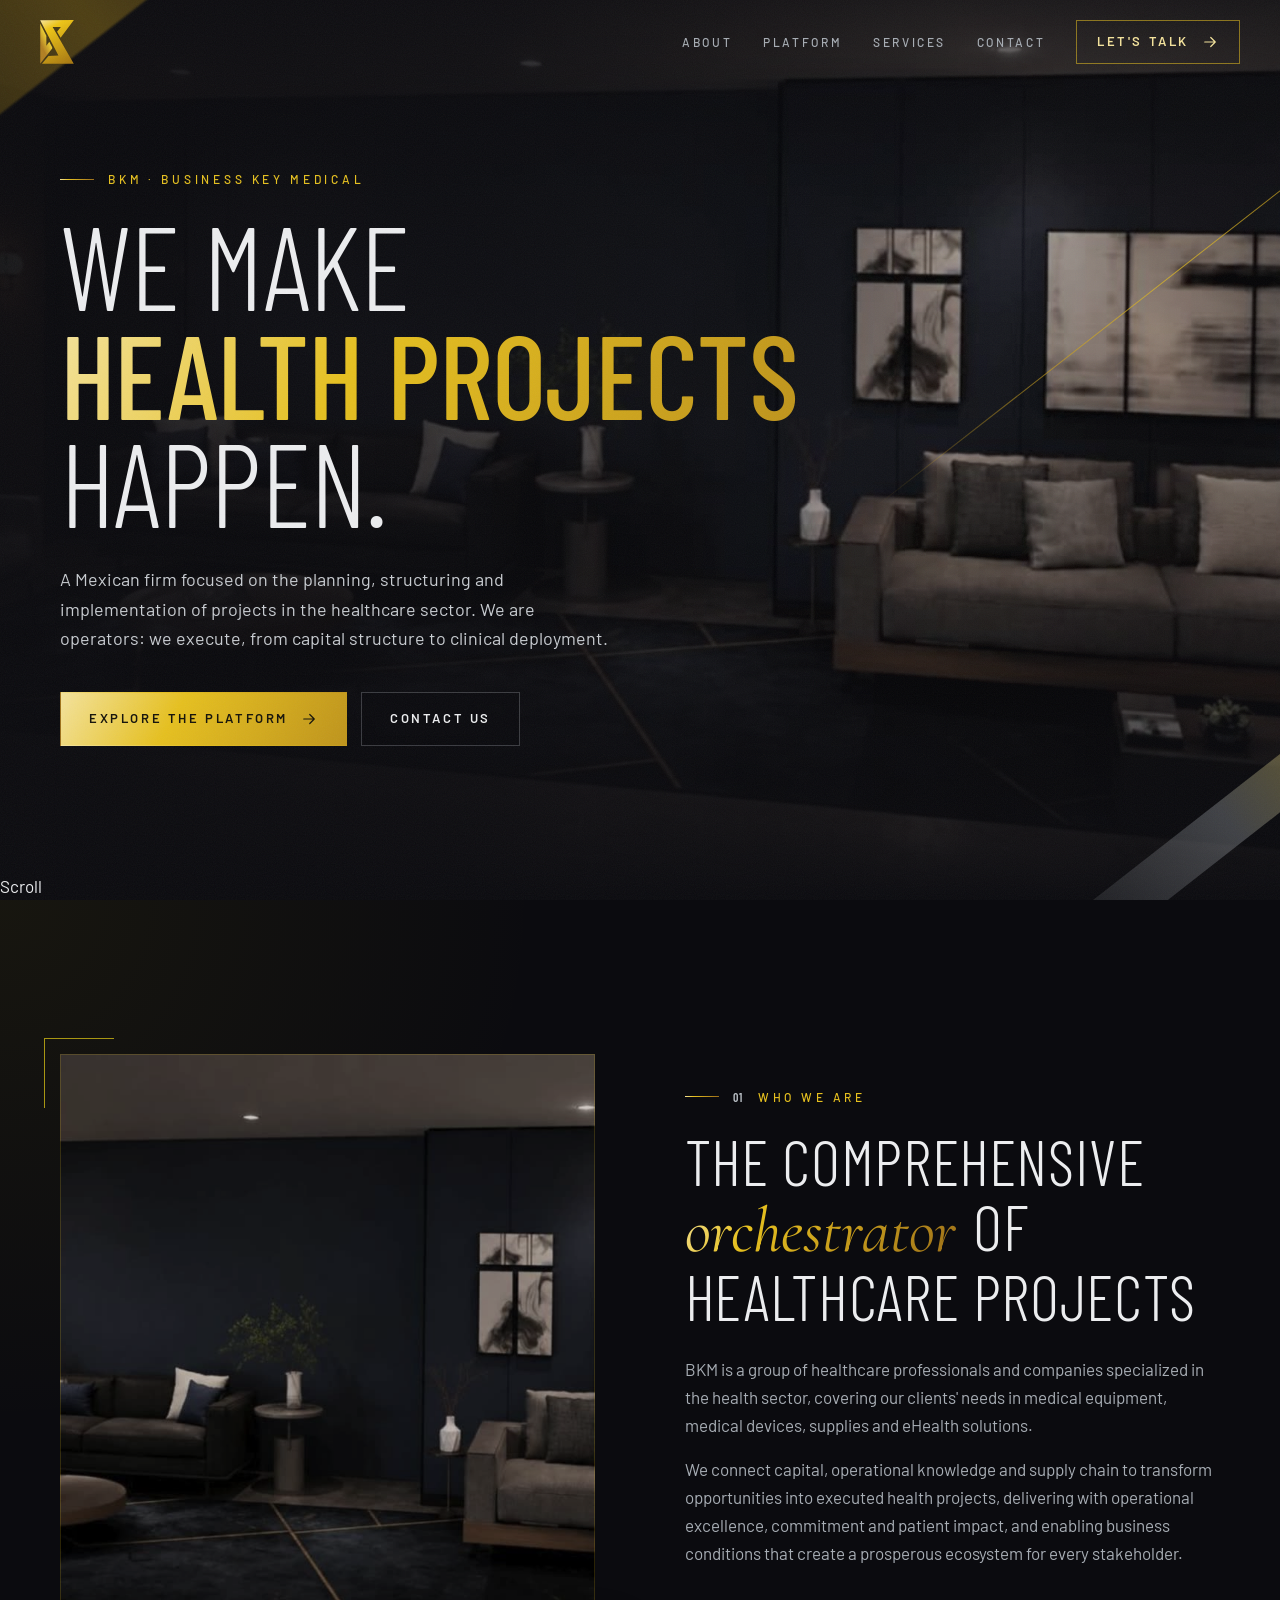
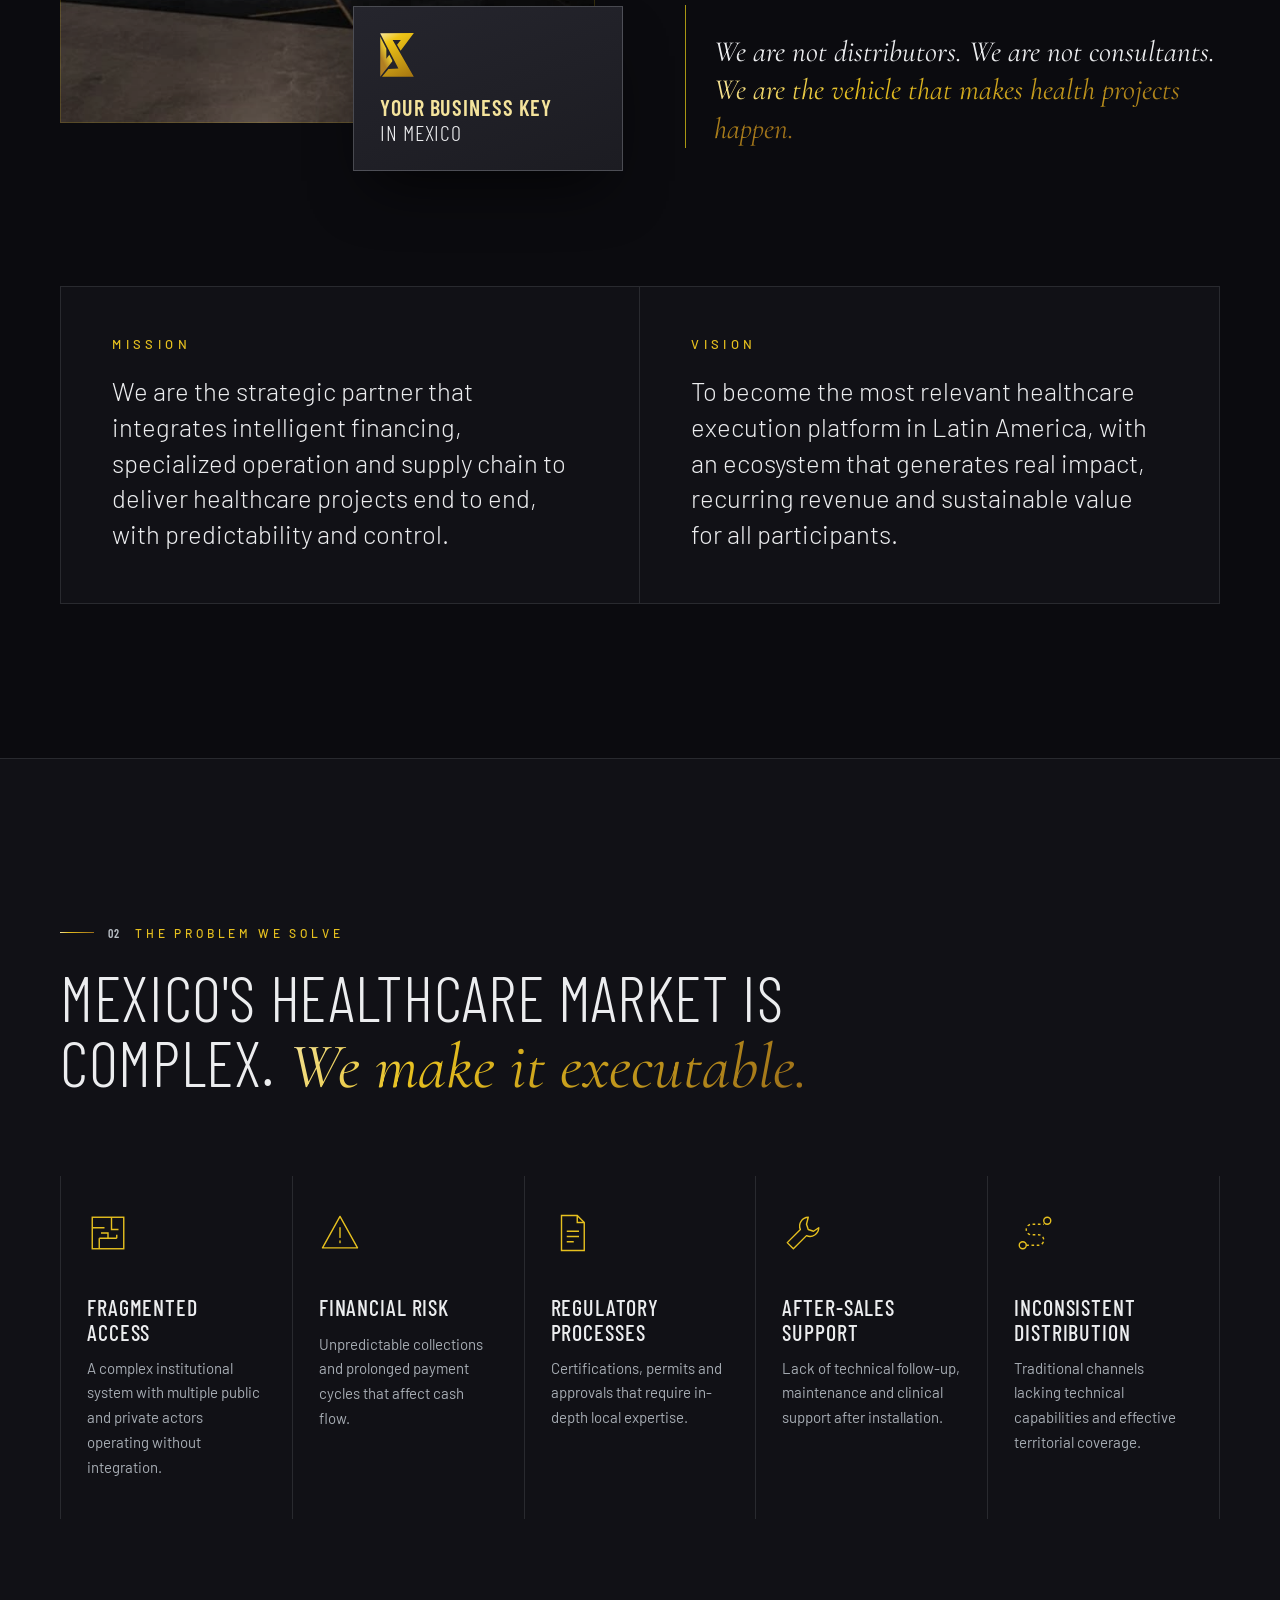
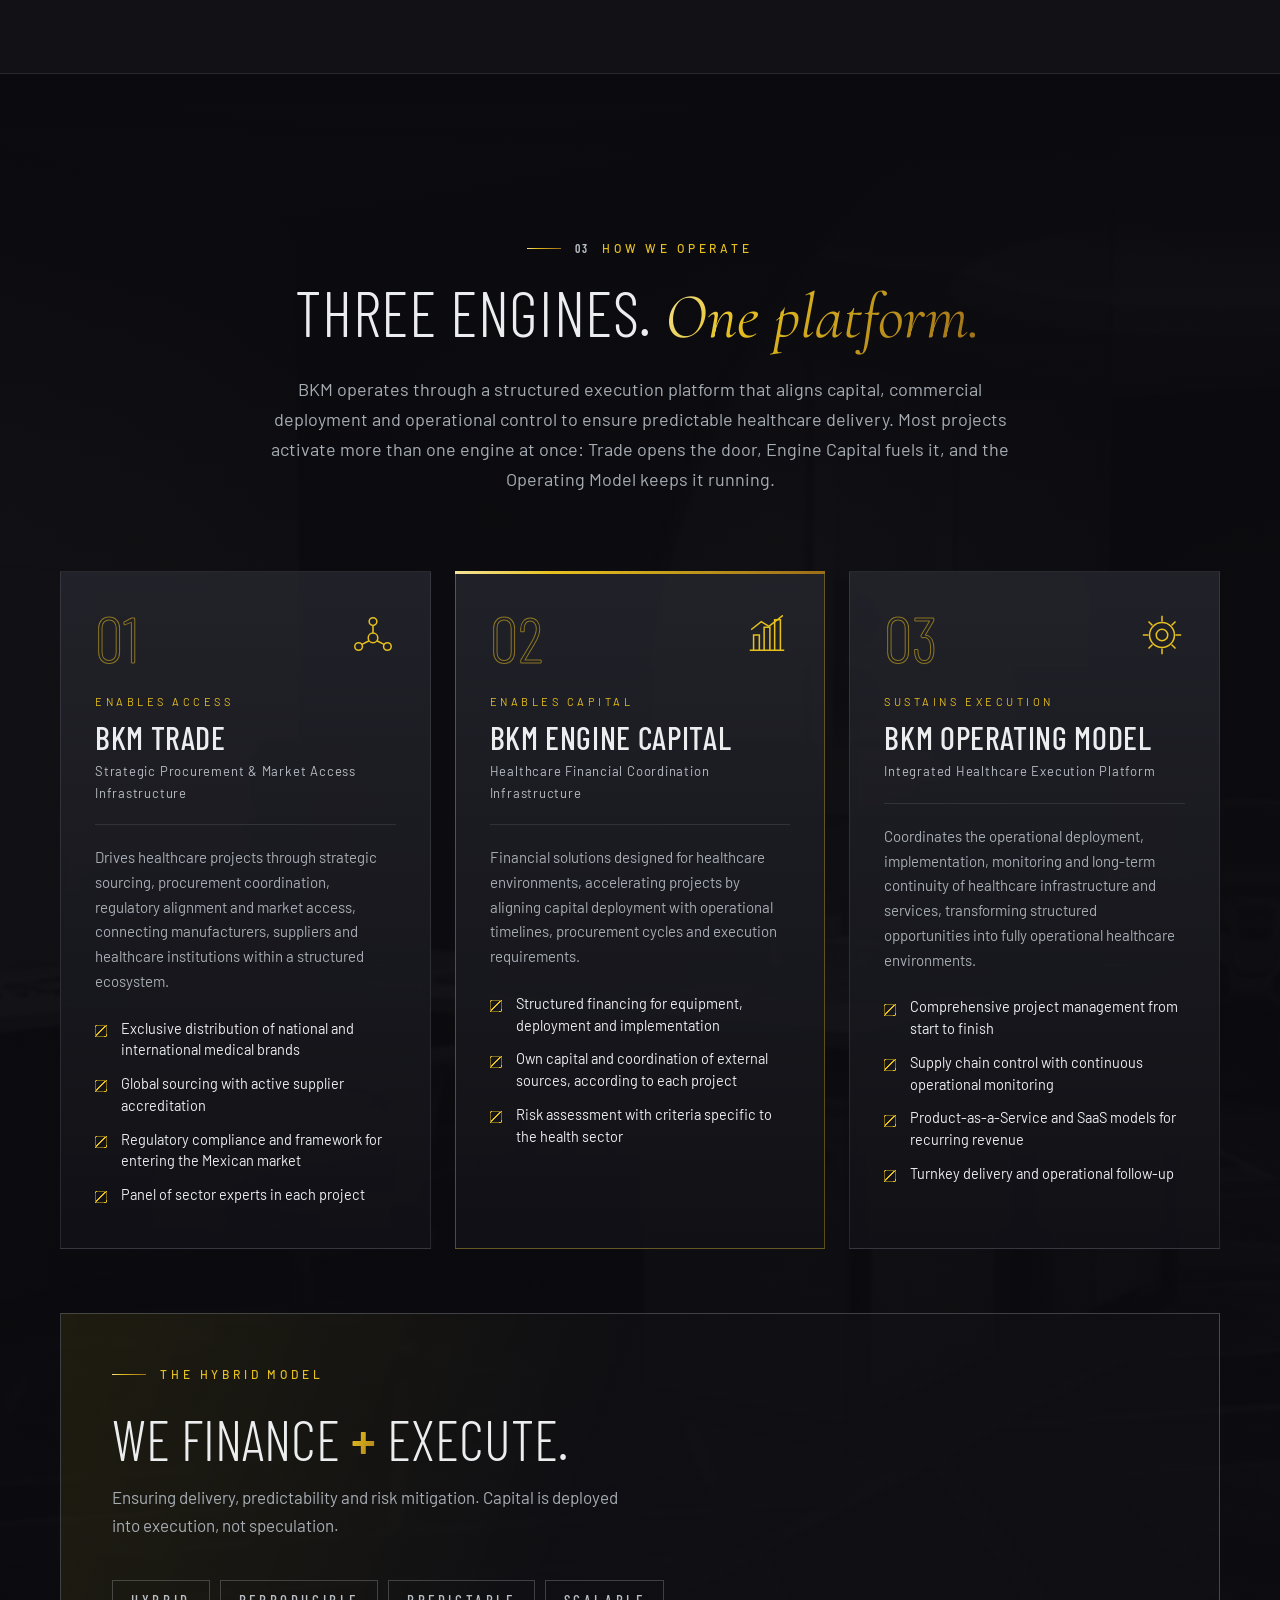
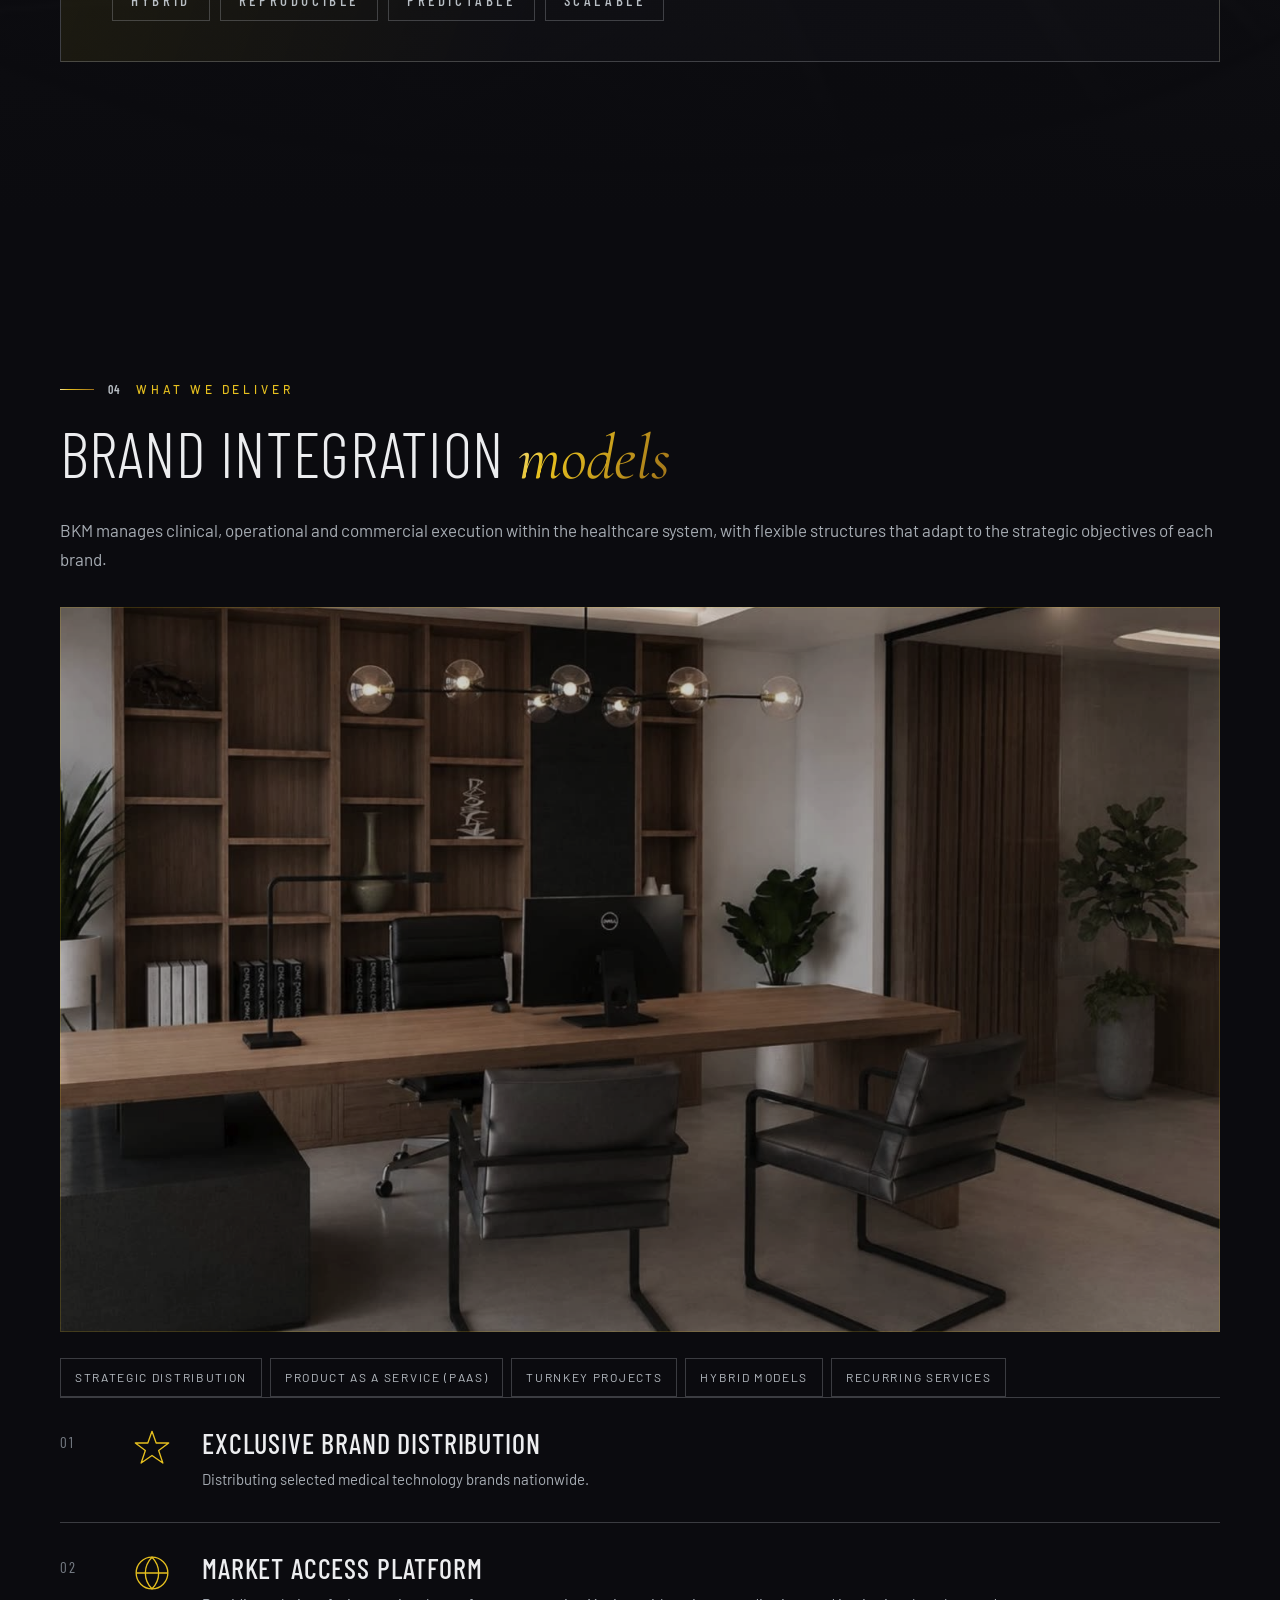
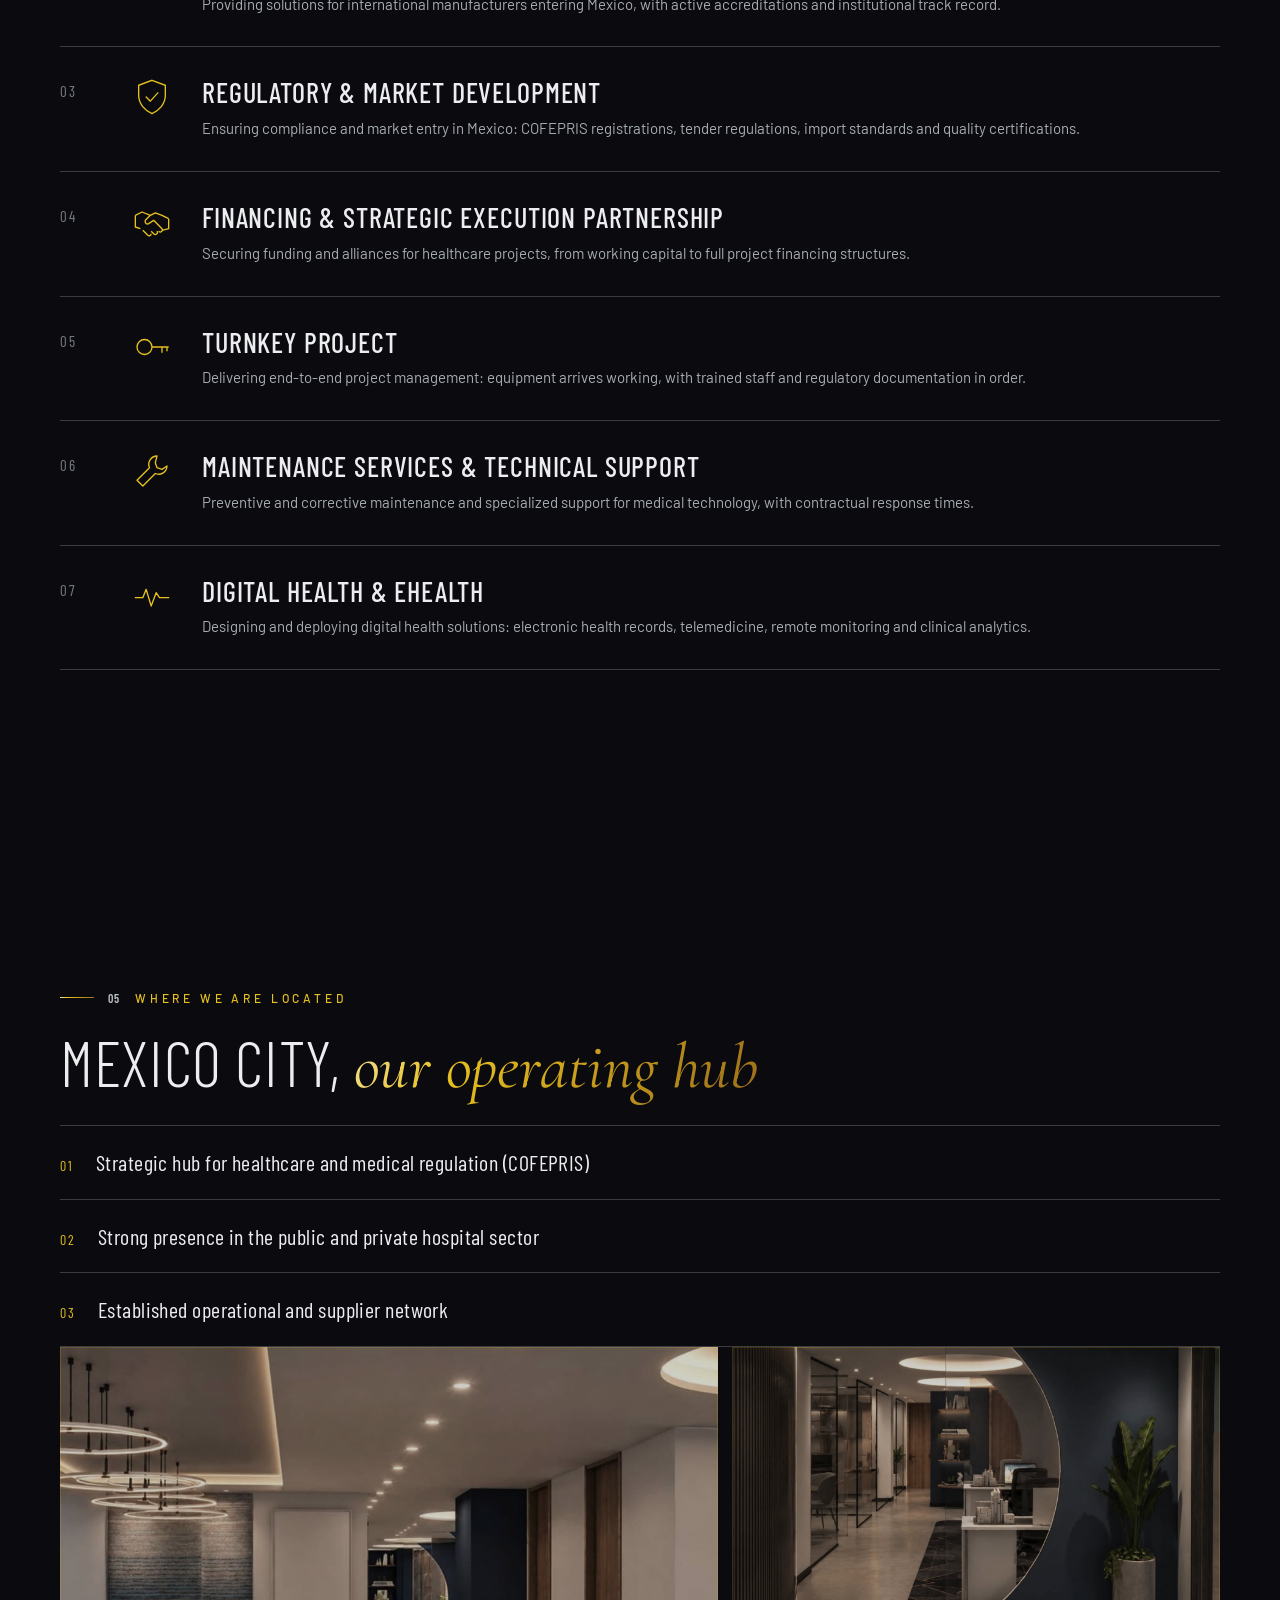
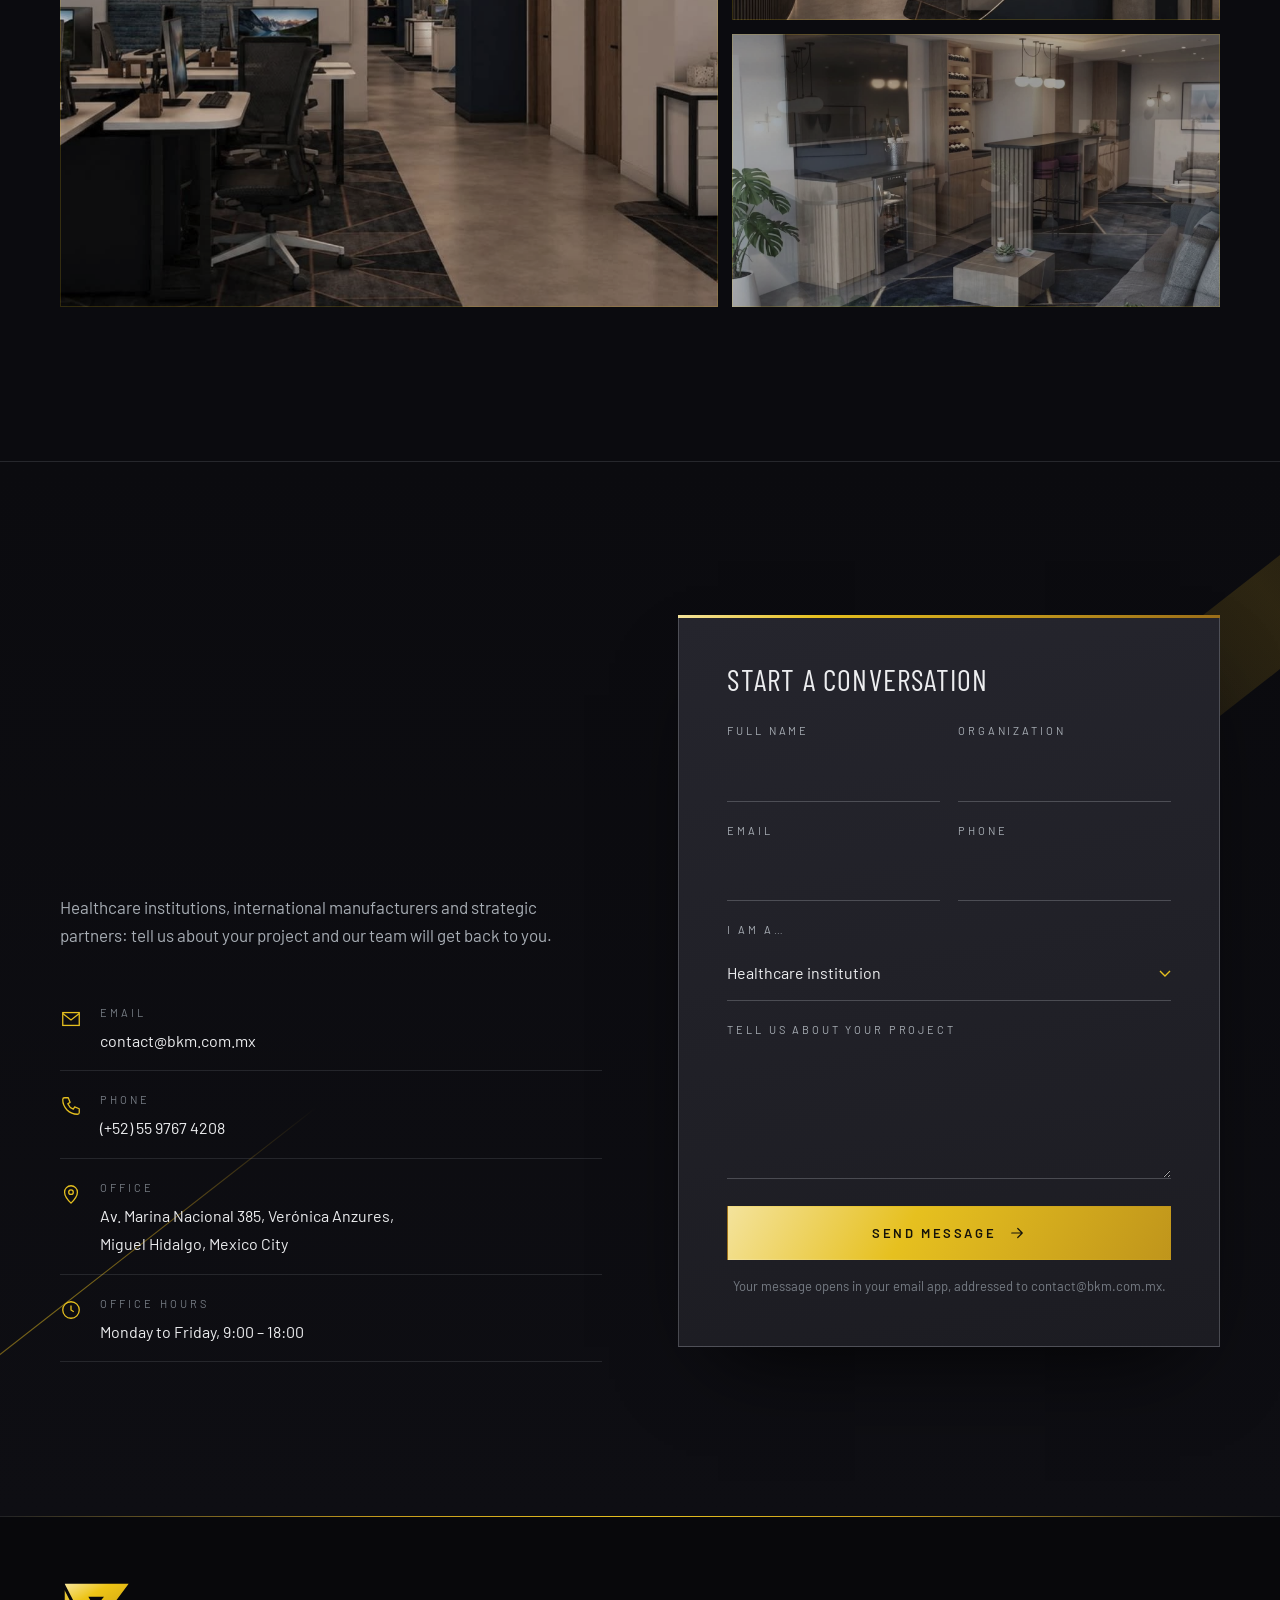
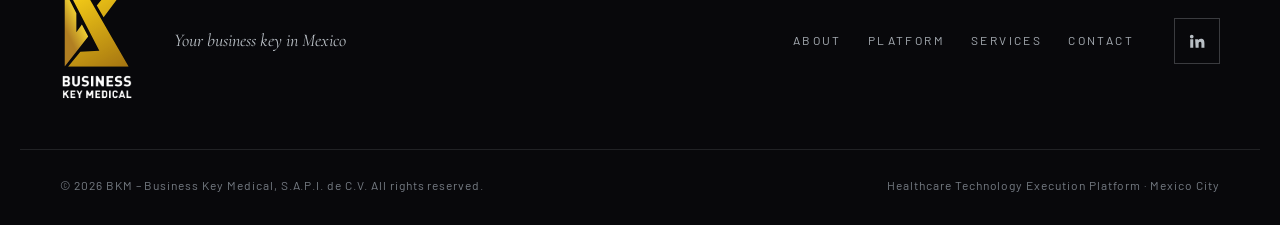
==== index.html @ a599df75 "BKM Business Key Medical website Dark-luxury English site with the official BKM logo, office video a" ====
<!doctype html>
<html lang="en">
<head>
  <meta charset="utf-8">
  <meta name="viewport" content="width=device-width, initial-scale=1">
  <title>BKM · Business Key Medical</title>
  <meta name="description" content="BKM – Business Key Medical is Mexico's healthcare technology execution platform. We integrate capital, market access and operations to deliver medical technology projects end to end.">
  <meta name="theme-color" content="#0B0B0F">
  <link rel="icon" type="image/svg+xml" href="assets/bkm-symbol.svg">
  <link rel="preconnect" href="https://fonts.googleapis.com">
  <link rel="preconnect" href="https://fonts.gstatic.com" crossorigin>
  <link href="https://fonts.googleapis.com/css2?family=Barlow:wght@300;400;500;600&family=Barlow+Condensed:wght@300;400;500;600;700&family=Cormorant+Garamond:ital,wght@0,400;1,400;1,500&display=swap" rel="stylesheet">
  <link rel="stylesheet" href="css/styles.css">
</head>
<body>

<!-- ============ SVG SPRITE ============ -->
<svg width="0" height="0" style="position:absolute" aria-hidden="true">
  <symbol id="i-arrow" viewBox="0 0 24 24"><path d="M5 12h14M13 6l6 6-6 6" fill="none" stroke="currentColor" stroke-width="1.6" stroke-linecap="round" stroke-linejoin="round"/></symbol>
  <symbol id="i-diag" viewBox="0 0 24 24"><path d="M7 17L17 7M9 7h8v8" fill="none" stroke="currentColor" stroke-width="1.6" stroke-linecap="round" stroke-linejoin="round"/></symbol>
  <symbol id="i-plus" viewBox="0 0 24 24"><path d="M12 5v14M5 12h14" stroke="currentColor" stroke-width="1.4" stroke-linecap="round"/></symbol>
  <!-- line icons, 48px grid -->
  <symbol id="i-network" viewBox="0 0 48 48"><g fill="none" stroke="currentColor" stroke-width="1.6"><circle cx="24" cy="10" r="4"/><circle cx="9" cy="36" r="4"/><circle cx="39" cy="36" r="4"/><circle cx="24" cy="27" r="5"/><path d="M24 14v8M20 30l-8 4M28 30l8 4"/></g></symbol>
  <symbol id="i-capital" viewBox="0 0 48 48"><g fill="none" stroke="currentColor" stroke-width="1.6"><path d="M6 40h36"/><path d="M10 40V24h6v16M21 40V16h6v24M32 40V8h6v32"/><path d="M8 18l10-8 8 5L40 4" stroke-linecap="round"/></g></symbol>
  <symbol id="i-gear" viewBox="0 0 48 48"><g fill="none" stroke="currentColor" stroke-width="1.6"><circle cx="24" cy="24" r="6"/><path d="M24 4v6M24 38v6M4 24h6M38 24h6M9.9 9.9l4.2 4.2M33.9 33.9l4.2 4.2M9.9 38.1l4.2-4.2M33.9 14.1l4.2-4.2"/><circle cx="24" cy="24" r="13"/></g></symbol>
  <symbol id="i-maze" viewBox="0 0 48 48"><g fill="none" stroke="currentColor" stroke-width="1.6"><rect x="6" y="6" width="36" height="36"/><path d="M6 18h14M28 6v14h8M14 30h20M14 30v12M34 30v-4M24 30v-6h-8"/></g></symbol>
  <symbol id="i-risk" viewBox="0 0 48 48"><g fill="none" stroke="currentColor" stroke-width="1.6"><path d="M24 5L44 41H4z" stroke-linejoin="round"/><path d="M24 18v11M24 33v2" stroke-linecap="round"/></g></symbol>
  <symbol id="i-doc" viewBox="0 0 48 48"><g fill="none" stroke="currentColor" stroke-width="1.6"><path d="M12 4h18l8 8v32H12z"/><path d="M30 4v8h8M18 22h14M18 28h14M18 34h8"/></g></symbol>
  <symbol id="i-wrench" viewBox="0 0 48 48"><g fill="none" stroke="currentColor" stroke-width="1.6"><path d="M30 6a10 10 0 0 0-9 14L6 35l7 7 15-15a10 10 0 0 0 14-9l-6 4-6-2-2-6z" stroke-linejoin="round"/></g></symbol>
  <symbol id="i-route" viewBox="0 0 48 48"><g fill="none" stroke="currentColor" stroke-width="1.6"><circle cx="10" cy="38" r="4"/><circle cx="38" cy="10" r="4"/><path d="M14 38h14a6 6 0 0 0 0-12H20a6 6 0 0 1 0-12h14" stroke-dasharray="3 3"/></g></symbol>
  <symbol id="i-star" viewBox="0 0 48 48"><path d="M24 4l5 14h15l-12 9 5 15-13-9-13 9 5-15L4 18h15z" fill="none" stroke="currentColor" stroke-width="1.6" stroke-linejoin="round"/></symbol>
  <symbol id="i-globe" viewBox="0 0 48 48"><g fill="none" stroke="currentColor" stroke-width="1.6"><circle cx="24" cy="24" r="19"/><path d="M5 24h38M24 5c6 6 8 12 8 19s-2 13-8 19c-6-6-8-12-8-19s2-13 8-19z"/></g></symbol>
  <symbol id="i-shield" viewBox="0 0 48 48"><g fill="none" stroke="currentColor" stroke-width="1.6"><path d="M24 4l16 6v12c0 10-7 18-16 22C15 40 8 32 8 22V10z"/><path d="M17 24l5 5 9-10" stroke-linecap="round" stroke-linejoin="round"/></g></symbol>
  <symbol id="i-handshake" viewBox="0 0 48 48"><g fill="none" stroke="currentColor" stroke-width="1.6" stroke-linejoin="round"><path d="M4 16l8-4 10 4 6-3 8 3 8 4"/><path d="M4 16v14l6 2M44 20v12l-8 2"/><path d="M22 16l-6 6a3 3 0 0 0 4 4l6-4 10 10a2.5 2.5 0 0 1-4 3M30 35a2.5 2.5 0 0 1-4 3l-3-3M23 38a2.5 2.5 0 0 1-4 2l-6-6"/></g></symbol>
  <symbol id="i-key" viewBox="0 0 48 48"><g fill="none" stroke="currentColor" stroke-width="1.6"><circle cx="15" cy="24" r="9"/><path d="M24 24h20M36 24v7M42 24v5"/></g></symbol>
  <symbol id="i-pulse" viewBox="0 0 48 48"><path d="M4 26h9l4-10 6 20 6-16 4 6h11" fill="none" stroke="currentColor" stroke-width="1.6" stroke-linejoin="round" stroke-linecap="round"/></symbol>
  <symbol id="i-mail" viewBox="0 0 24 24"><g fill="none" stroke="currentColor" stroke-width="1.4"><rect x="3" y="5" width="18" height="14"/><path d="M3 6l9 7 9-7"/></g></symbol>
  <symbol id="i-phone" viewBox="0 0 24 24"><path d="M5 3h4l2 5-2.5 1.5a11 11 0 0 0 6 6L16 13l5 2v4a2 2 0 0 1-2 2A16 16 0 0 1 3 5a2 2 0 0 1 2-2z" fill="none" stroke="currentColor" stroke-width="1.4" stroke-linejoin="round"/></symbol>
  <symbol id="i-pin" viewBox="0 0 24 24"><g fill="none" stroke="currentColor" stroke-width="1.4"><path d="M12 22s7-7 7-12a7 7 0 0 0-14 0c0 5 7 12 7 12z"/><circle cx="12" cy="10" r="2.5"/></g></symbol>
  <symbol id="i-clock" viewBox="0 0 24 24"><g fill="none" stroke="currentColor" stroke-width="1.4"><circle cx="12" cy="12" r="9"/><path d="M12 7v5l3 2"/></g></symbol>
  <symbol id="i-linkedin" viewBox="0 0 24 24"><path fill="currentColor" d="M4.98 3.5a2.5 2.5 0 1 1 0 5 2.5 2.5 0 0 1 0-5zM3 9.5h4V21H3zM9.5 9.5h3.8v1.6h.06c.53-1 1.83-2.06 3.77-2.06 4.03 0 4.77 2.65 4.77 6.1V21h-4v-5.2c0-1.24-.02-2.84-1.73-2.84-1.73 0-2 1.35-2 2.75V21h-4z"/></symbol>
</svg>

<a class="skip" href="#main">Skip to content</a>

<!-- ============ HEADER ============ -->
<header class="header" id="header">
  <div class="header__inner">
    <a class="brand" href="#top" aria-label="BKM – Business Key Medical, home">
      <img class="brand__symbol" src="assets/bkm-symbol.svg" alt="" width="291" height="377">
    </a>
    <nav class="nav" id="nav" aria-label="Main">
      <a href="#about">About</a>
      <a href="#platform">Platform</a>
      <a href="#services">Services</a>
      <a href="#contact">Contact</a>
      <a class="btn btn--outline nav__cta" href="#contact">Let's talk <svg aria-hidden="true"><use href="#i-arrow"/></svg></a>
    </nav>
    <button class="burger" id="burger" aria-label="Open menu" aria-expanded="false" aria-controls="nav"><span></span><span></span></button>
  </div>
</header>

<main id="main">

<!-- ============ HERO ============ -->
<section class="hero" id="top">
  <div class="hero__media" aria-hidden="true">
    <video class="hero__video" autoplay muted loop playsinline preload="metadata" poster="assets/hero-poster.jpg">
      <source src="assets/offices.mp4" type="video/mp4">
    </video>
  </div>
  <div class="hero__shade" aria-hidden="true"></div>
  <div class="hero__bands" aria-hidden="true"><i></i><i></i><i></i></div>

  <div class="container hero__content">
    <p class="eyebrow reveal">BKM · Business Key Medical</p>
    <h1 class="hero__title reveal">
      <span class="line">We make</span>
      <span class="line gold-text">health projects</span>
      <span class="line">happen.</span>
    </h1>
    <p class="hero__lead reveal">A Mexican firm focused on the planning, structuring and implementation of projects in the healthcare sector. We are operators: we execute, from capital structure to clinical deployment.</p>
    <div class="hero__ctas reveal">
      <a class="btn btn--gold" href="#platform">Explore the platform <svg aria-hidden="true"><use href="#i-arrow"/></svg></a>
      <a class="btn btn--ghost" href="#contact">Contact us</a>
    </div>
  </div>

  <a class="hero__scroll" href="#about" aria-label="Scroll to About"><span>Scroll</span><i></i></a>
</section>

<!-- ============ ABOUT ============ -->
<section class="section about" id="about">
  <div class="container about__grid">
    <div class="about__media reveal">
      <figure class="frame">
        <img src="assets/office-lounge.jpg" alt="BKM offices in Mexico City: lounge with navy walls and gold-inlaid carpet" loading="lazy" width="1600" height="900">
      </figure>
      <div class="about__badge">
        <img src="assets/bkm-symbol.svg" alt="" width="291" height="377">
        <p><strong>Your business key</strong> in Mexico</p>
      </div>
      <span class="corner corner--tl" aria-hidden="true"></span>
      <span class="corner corner--br" aria-hidden="true"></span>
    </div>

    <div class="about__copy">
      <p class="eyebrow reveal"><span class="num">01</span> Who we are</p>
      <h2 class="h2 reveal">The comprehensive <em>orchestrator</em> of healthcare projects</h2>
      <p class="reveal">BKM is a group of healthcare professionals and companies specialized in the health sector, covering our clients' needs in medical equipment, medical devices, supplies and eHealth solutions.</p>
      <p class="reveal">We connect capital, operational knowledge and supply chain to transform opportunities into executed health projects, delivering with operational excellence, commitment and patient impact, and enabling business conditions that create a prosperous ecosystem for every stakeholder.</p>
      <blockquote class="statement reveal">
        <p>We are not distributors. We are not consultants.<br><span class="gold-text">We are the vehicle that makes health projects happen.</span></p>
      </blockquote>
    </div>
  </div>

  <div class="container mv">
    <article class="mv__card reveal">
      <span class="mv__label">Mission</span>
      <p>We are the strategic partner that integrates intelligent financing, specialized operation and supply chain to deliver healthcare projects end to end, with predictability and control.</p>
    </article>
    <article class="mv__card reveal">
      <span class="mv__label">Vision</span>
      <p>To become the most relevant healthcare execution platform in Latin America, with an ecosystem that generates real impact, recurring revenue and sustainable value for all participants.</p>
    </article>
  </div>
</section>

<!-- ============ CHALLENGE ============ -->
<section class="section challenge" id="challenge">
  <div class="container">
    <header class="section__head reveal">
      <p class="eyebrow"><span class="num">02</span> The problem we solve</p>
      <h2 class="h2">Mexico's healthcare market is complex. <em>We make it executable.</em></h2>
    </header>
    <div class="challenge__grid">
      <article class="ch reveal">
        <svg class="ch__icon" aria-hidden="true"><use href="#i-maze"/></svg>
        <h3>Fragmented access</h3>
        <p>A complex institutional system with multiple public and private actors operating without integration.</p>
      </article>
      <article class="ch reveal">
        <svg class="ch__icon" aria-hidden="true"><use href="#i-risk"/></svg>
        <h3>Financial risk</h3>
        <p>Unpredictable collections and prolonged payment cycles that affect cash flow.</p>
      </article>
      <article class="ch reveal">
        <svg class="ch__icon" aria-hidden="true"><use href="#i-doc"/></svg>
        <h3>Regulatory processes</h3>
        <p>Certifications, permits and approvals that require in-depth local expertise.</p>
      </article>
      <article class="ch reveal">
        <svg class="ch__icon" aria-hidden="true"><use href="#i-wrench"/></svg>
        <h3>After-sales support</h3>
        <p>Lack of technical follow-up, maintenance and clinical support after installation.</p>
      </article>
      <article class="ch reveal">
        <svg class="ch__icon" aria-hidden="true"><use href="#i-route"/></svg>
        <h3>Inconsistent distribution</h3>
        <p>Traditional channels lacking technical capabilities and effective territorial coverage.</p>
      </article>
    </div>
  </div>
</section>

<!-- ============ PLATFORM ============ -->
<section class="section platform" id="platform">
  <div class="platform__bg" aria-hidden="true"></div>
  <div class="container">
    <header class="section__head section__head--center reveal">
      <p class="eyebrow"><span class="num">03</span> How we operate</p>
      <h2 class="h2">Three engines. <em>One platform.</em></h2>
      <p class="section__lead">BKM operates through a structured execution platform that aligns capital, commercial deployment and operational control to ensure predictable healthcare delivery. Most projects activate more than one engine at once: Trade opens the door, Engine Capital fuels it, and the Operating Model keeps it running.</p>
    </header>

    <div class="engines">
      <article class="engine reveal">
        <div class="engine__top">
          <span class="engine__num">01</span>
          <svg class="engine__icon" aria-hidden="true"><use href="#i-network"/></svg>
        </div>
        <p class="engine__tag">Enables access</p>
        <h3 class="engine__name">BKM Trade</h3>
        <p class="engine__sub">Strategic Procurement &amp; Market Access Infrastructure</p>
        <p>Drives healthcare projects through strategic sourcing, procurement coordination, regulatory alignment and market access, connecting manufacturers, suppliers and healthcare institutions within a structured ecosystem.</p>
        <ul class="ticks">
          <li>Exclusive distribution of national and international medical brands</li>
          <li>Global sourcing with active supplier accreditation</li>
          <li>Regulatory compliance and framework for entering the Mexican market</li>
          <li>Panel of sector experts in each project</li>
        </ul>
      </article>

      <article class="engine engine--featured reveal">
        <div class="engine__top">
          <span class="engine__num">02</span>
          <svg class="engine__icon" aria-hidden="true"><use href="#i-capital"/></svg>
        </div>
        <p class="engine__tag">Enables capital</p>
        <h3 class="engine__name">BKM Engine Capital</h3>
        <p class="engine__sub">Healthcare Financial Coordination Infrastructure</p>
        <p>Financial solutions designed for healthcare environments, accelerating projects by aligning capital deployment with operational timelines, procurement cycles and execution requirements.</p>
        <ul class="ticks">
          <li>Structured financing for equipment, deployment and implementation</li>
          <li>Own capital and coordination of external sources, according to each project</li>
          <li>Risk assessment with criteria specific to the health sector</li>
        </ul>
      </article>

      <article class="engine reveal">
        <div class="engine__top">
          <span class="engine__num">03</span>
          <svg class="engine__icon" aria-hidden="true"><use href="#i-gear"/></svg>
        </div>
        <p class="engine__tag">Sustains execution</p>
        <h3 class="engine__name">BKM Operating Model</h3>
        <p class="engine__sub">Integrated Healthcare Execution Platform</p>
        <p>Coordinates the operational deployment, implementation, monitoring and long-term continuity of healthcare infrastructure and services, transforming structured opportunities into fully operational healthcare environments.</p>
        <ul class="ticks">
          <li>Comprehensive project management from start to finish</li>
          <li>Supply chain control with continuous operational monitoring</li>
          <li>Product-as-a-Service and SaaS models for recurring revenue</li>
          <li>Turnkey delivery and operational follow-up</li>
        </ul>
      </article>
    </div>

    <div class="hybrid reveal">
      <div class="hybrid__copy">
        <p class="eyebrow">The hybrid model</p>
        <p class="hybrid__title">We finance <span class="gold-text">+</span> execute.</p>
        <p>Ensuring delivery, predictability and risk mitigation. Capital is deployed into execution, not speculation.</p>
      </div>
      <ul class="hybrid__words" aria-label="Model attributes">
        <li>Hybrid</li><li>Reproducible</li><li>Predictable</li><li>Scalable</li>
      </ul>
    </div>
  </div>
</section>

<!-- ============ SERVICES ============ -->
<section class="section services" id="services">
  <div class="container services__grid">
    <div class="services__intro">
      <p class="eyebrow reveal"><span class="num">04</span> What we deliver</p>
      <h2 class="h2 reveal">Brand integration <em>models</em></h2>
      <p class="reveal">BKM manages clinical, operational and commercial execution within the healthcare system, with flexible structures that adapt to the strategic objectives of each brand.</p>
      <figure class="frame frame--tall reveal">
        <img src="assets/office-executive.jpg" alt="Executive office at BKM headquarters with wood shelving and warm lighting" loading="lazy" width="1600" height="900">
      </figure>
      <div class="pills reveal" aria-label="Portfolio integration models">
        <span>Strategic Distribution</span>
        <span>Product as a Service (PaaS)</span>
        <span>Turnkey Projects</span>
        <span>Hybrid Models</span>
        <span>Recurring Services</span>
      </div>
    </div>

    <ul class="svc-list">
      <li class="svc reveal">
        <span class="svc__num">01</span>
        <svg class="svc__icon" aria-hidden="true"><use href="#i-star"/></svg>
        <div><h3>Exclusive Brand Distribution</h3><p>Distributing selected medical technology brands nationwide.</p></div>
      </li>
      <li class="svc reveal">
        <span class="svc__num">02</span>
        <svg class="svc__icon" aria-hidden="true"><use href="#i-globe"/></svg>
        <div><h3>Market Access Platform</h3><p>Providing solutions for international manufacturers entering Mexico, with active accreditations and institutional track record.</p></div>
      </li>
      <li class="svc reveal">
        <span class="svc__num">03</span>
        <svg class="svc__icon" aria-hidden="true"><use href="#i-shield"/></svg>
        <div><h3>Regulatory &amp; Market Development</h3><p>Ensuring compliance and market entry in Mexico: COFEPRIS registrations, tender regulations, import standards and quality certifications.</p></div>
      </li>
      <li class="svc reveal">
        <span class="svc__num">04</span>
        <svg class="svc__icon" aria-hidden="true"><use href="#i-handshake"/></svg>
        <div><h3>Financing &amp; Strategic Execution Partnership</h3><p>Securing funding and alliances for healthcare projects, from working capital to full project financing structures.</p></div>
      </li>
      <li class="svc reveal">
        <span class="svc__num">05</span>
        <svg class="svc__icon" aria-hidden="true"><use href="#i-key"/></svg>
        <div><h3>Turnkey Project</h3><p>Delivering end-to-end project management: equipment arrives working, with trained staff and regulatory documentation in order.</p></div>
      </li>
      <li class="svc reveal">
        <span class="svc__num">06</span>
        <svg class="svc__icon" aria-hidden="true"><use href="#i-wrench"/></svg>
        <div><h3>Maintenance Services &amp; Technical Support</h3><p>Preventive and corrective maintenance and specialized support for medical technology, with contractual response times.</p></div>
      </li>
      <li class="svc reveal">
        <span class="svc__num">07</span>
        <svg class="svc__icon" aria-hidden="true"><use href="#i-pulse"/></svg>
        <div><h3>Digital Health &amp; eHealth</h3><p>Designing and deploying digital health solutions: electronic health records, telemedicine, remote monitoring and clinical analytics.</p></div>
      </li>
    </ul>
  </div>
</section>

<!-- ============ HUB ============ -->
<section class="section hub" id="hub">
  <div class="container hub__grid">
    <div class="hub__copy">
      <p class="eyebrow reveal"><span class="num">05</span> Where we are located</p>
      <h2 class="h2 reveal">Mexico City, <em>our operating hub</em></h2>
      <ul class="hub__list">
        <li class="reveal"><span>01</span>Strategic hub for healthcare and medical regulation (COFEPRIS)</li>
        <li class="reveal"><span>02</span>Strong presence in the public and private hospital sector</li>
        <li class="reveal"><span>03</span>Established operational and supplier network</li>
      </ul>
    </div>
    <div class="gallery reveal">
      <figure class="gallery__a frame"><img src="assets/office-workspace.jpg" alt="Open workspace at BKM offices" loading="lazy" width="1600" height="900"></figure>
      <figure class="gallery__b frame"><img src="assets/office-corridor.jpg" alt="Corridor with navy arch and glass offices" loading="lazy" width="1600" height="900"></figure>
      <figure class="gallery__c frame"><img src="assets/office-hospitality.jpg" alt="Hospitality bar area at BKM offices" loading="lazy" width="1600" height="900"></figure>
    </div>
  </div>
</section>

<!-- ============ CONTACT ============ -->
<section class="section contact" id="contact">
  <div class="contact__bands" aria-hidden="true"><i></i><i></i></div>
  <div class="container contact__grid">
    <div class="contact__copy">
      <p class="eyebrow reveal"><span class="num">06</span> Contact</p>
      <h2 class="h2 reveal">Let's turn your next opportunity into an <em>executed project</em></h2>
      <p class="reveal">Healthcare institutions, international manufacturers and strategic partners: tell us about your project and our team will get back to you.</p>
      <ul class="contact__list reveal">
        <li><svg aria-hidden="true"><use href="#i-mail"/></svg><div><small>Email</small><a href="mailto:contact@bkm.com.mx">contact@bkm.com.mx</a></div></li>
        <li><svg aria-hidden="true"><use href="#i-phone"/></svg><div><small>Phone</small><a href="tel:+525597674208">(+52) 55 9767 4208</a></div></li>
        <li><svg aria-hidden="true"><use href="#i-pin"/></svg><div><small>Office</small><span>Av. Marina Nacional 385, Verónica Anzures,<br>Miguel Hidalgo, Mexico City</span></div></li>
        <li><svg aria-hidden="true"><use href="#i-clock"/></svg><div><small>Office hours</small><span>Monday to Friday, 9:00 – 18:00</span></div></li>
      </ul>
    </div>

    <form class="form reveal" id="contact-form" novalidate>
      <p class="form__title">Start a conversation</p>
      <div class="form__row">
        <label class="field"><span>Full name</span><input name="name" type="text" autocomplete="name" required></label>
        <label class="field"><span>Organization</span><input name="company" type="text" autocomplete="organization"></label>
      </div>
      <div class="form__row">
        <label class="field"><span>Email</span><input name="email" type="email" autocomplete="email" required></label>
        <label class="field"><span>Phone</span><input name="phone" type="tel" autocomplete="tel"></label>
      </div>
      <label class="field"><span>I am a…</span>
        <select name="profile">
          <option>Healthcare institution</option>
          <option>International manufacturer</option>
          <option>Strategic partner / allied company</option>
          <option>Investor</option>
          <option>Other</option>
        </select>
      </label>
      <label class="field"><span>Tell us about your project</span><textarea name="message" rows="4" required></textarea></label>
      <button class="btn btn--gold btn--block" type="submit">Send message <svg aria-hidden="true"><use href="#i-arrow"/></svg></button>
      <p class="form__note" id="form-note" role="status">Your message opens in your email app, addressed to contact@bkm.com.mx.</p>
    </form>
  </div>
</section>

</main>

<!-- ============ FOOTER ============ -->
<footer class="footer">
  <div class="container footer__top">
    <a class="brand brand--lg" href="#top" aria-label="BKM – Business Key Medical, back to top">
      <img class="brand__lockup" src="assets/bkm-logo.svg" alt="" width="332" height="540">
    </a>
    <p class="footer__tag">Your business key in Mexico</p>
    <nav class="footer__nav" aria-label="Footer">
      <a href="#about">About</a><a href="#platform">Platform</a><a href="#services">Services</a><a href="#contact">Contact</a>
    </nav>
    <a class="footer__social" href="https://www.linkedin.com/search/results/all/?keywords=BKM%20Business%20Key%20Medical" target="_blank" rel="noopener" aria-label="BKM on LinkedIn"><svg aria-hidden="true"><use href="#i-linkedin"/></svg></a>
  </div>
  <div class="container footer__bottom">
    <p>© <span id="year">2026</span> BKM – Business Key Medical, S.A.P.I. de C.V. All rights reserved.</p>
    <p>Healthcare Technology Execution Platform · Mexico City</p>
  </div>
</footer>

<script src="js/main.js"></script>
</body>
</html>
---- css/styles.css ----
/* =========================================================
   BKM · Business Key Medical — Dark luxury
   Brand palette (Manual ID, May 2026):
   Gold #A89613 (Pantone 104 C) · Charcoal #1C1C22 (Pantone 4575 C) · Silver #B9BFC5
   ========================================================= */

:root {
  color-scheme: dark;
  --ink: #0B0B0F;
  --ink-2: #111116;
  --charcoal: #1C1C22;
  --charcoal-2: #25252D;
  --line: rgba(185, 191, 197, .14);
  --line-strong: rgba(185, 191, 197, .28);

  --gold: #A89613;
  --gold-bright: #E6C01F;
  --gold-light: #F4E39C;
  --gold-deep: #9A6D19;
  --gold-grad: linear-gradient(120deg, #F4E39C 0%, #E6C01F 26%, #C69C1C 58%, #9A6D19 100%);
  --gold-line: linear-gradient(90deg, transparent, #C69C1C 30%, #E6C01F 50%, #C69C1C 70%, transparent);

  --silver: #B9BFC5;
  --text: #ECEDEF;
  --text-2: #A7ADB4;
  --text-3: #767C84;

  --f-display: "Barlow Condensed", "DIN Condensed", "Helvetica Neue", Arial, sans-serif;
  --f-body: "Barlow", "DIN", "Helvetica Neue", Arial, sans-serif;
  --f-serif: "Cormorant Garamond", Georgia, serif;

  --container: 1240px;
  --gutter: clamp(16px, 4vw, 40px);
  --header-h: 84px;
  --ease: cubic-bezier(.2, .7, .2, 1);
}

*, *::before, *::after { box-sizing: border-box; }
html { scroll-behavior: smooth; scroll-padding-top: 72px; -webkit-text-size-adjust: 100%; }
body {
  margin: 0;
  background: var(--ink);
  color: var(--text);
  font: 400 17px/1.65 var(--f-body);
  -webkit-font-smoothing: antialiased;
  overflow-x: hidden;
}
/* subtle film grain */
body::before {
  content: "";
  position: fixed; inset: 0;
  pointer-events: none; z-index: 100;
  opacity: .05;
  background-image: url("data:image/svg+xml,%3Csvg xmlns='http://www.w3.org/2000/svg' width='160' height='160'%3E%3Cfilter id='n'%3E%3CfeTurbulence type='fractalNoise' baseFrequency='.9' numOctaves='3' stitchTiles='stitch'/%3E%3C/filter%3E%3Crect width='100%25' height='100%25' filter='url(%23n)'/%3E%3C/svg%3E");
}
img, video { display: block; max-width: 100%; }
a { color: inherit; text-decoration: none; }
button, input, select, textarea { font: inherit; color: inherit; }
h1, h2, h3, p, ul, ol, figure, blockquote { margin: 0; }
ul, ol { padding: 0; list-style: none; }
::selection { background: var(--gold); color: var(--ink); }
:focus-visible { outline: 1px solid var(--gold-bright); outline-offset: 4px; }

.skip { position: absolute; left: -9999px; top: 8px; z-index: 200; background: var(--gold); color: var(--ink); padding: 8px 14px; }
.skip:focus { left: 8px; }

.container { width: 100%; max-width: var(--container); margin: 0 auto; padding: 0 var(--gutter); }

/* ---------- Type ---------- */
.eyebrow {
  display: inline-flex; align-items: center; gap: 14px;
  font: 500 12px/1.5 var(--f-body);
  letter-spacing: .32em; text-transform: uppercase;
  color: var(--gold-bright);
  margin-bottom: 22px;
}
.eyebrow::before { content: ""; width: 34px; height: 1px; background: var(--gold-grad); }
.eyebrow .num { font-family: var(--f-display); font-weight: 600; letter-spacing: .12em; color: var(--silver); }

.h2 {
  font: 300 clamp(36px, 5vw, 64px)/1.02 var(--f-display);
  text-transform: uppercase;
  letter-spacing: .01em;
  margin-bottom: 26px;
}
.h2 em, .h3 em {
  font-family: var(--f-serif); font-style: italic; font-weight: 400;
  text-transform: none; letter-spacing: 0;
  background: var(--gold-grad); -webkit-background-clip: text; background-clip: text; color: transparent;
  padding-right: .06em;
}
.h3 { font: 400 clamp(28px, 3.4vw, 42px)/1.05 var(--f-display); text-transform: uppercase; margin-bottom: 16px; }
.gold-text { background: var(--gold-grad); -webkit-background-clip: text; background-clip: text; color: transparent; }

p { color: var(--text-2); }
p + p { margin-top: 16px; }

/* ---------- Buttons ---------- */
.btn {
  --h: 54px;
  display: inline-flex; align-items: center; justify-content: center; gap: 12px;
  height: var(--h); padding: 0 28px;
  font: 600 13px/1 var(--f-body); letter-spacing: .2em; text-transform: uppercase;
  border: 1px solid transparent; cursor: pointer;
  transition: background .4s var(--ease), color .4s var(--ease), border-color .4s var(--ease), transform .4s var(--ease), box-shadow .4s var(--ease);
  position: relative; overflow: hidden;
}
.btn svg { width: 18px; height: 18px; transition: transform .4s var(--ease); }
.btn:hover svg { transform: translateX(4px); }
.btn--gold { background: var(--gold-grad); background-size: 160% 100%; color: #15130A; }
.btn--gold:hover { background-position: 100% 0; box-shadow: 0 10px 40px -10px rgba(230, 192, 31, .55); }
.btn--ghost { border-color: var(--line-strong); color: var(--text); background: rgba(11, 11, 15, .25); backdrop-filter: blur(6px); }
.btn--ghost:hover { border-color: var(--gold-bright); color: var(--gold-light); }
.btn--outline { --h: 44px; padding: 0 20px; border-color: rgba(230, 192, 31, .55); color: var(--gold-light); }
.btn--outline:hover { background: var(--gold-grad); color: #15130A; border-color: transparent; }
.btn--block { width: 100%; }

/* ---------- Header ---------- */
.header {
  position: fixed; inset: 0 0 auto 0; z-index: 50;
  height: var(--header-h);
  transition: background .5s var(--ease), height .5s var(--ease), border-color .5s var(--ease);
  border-bottom: 1px solid transparent;
}
.header.is-scrolled {
  --header-h: 70px;
  background: rgba(11, 11, 15, .82);
  backdrop-filter: blur(14px) saturate(140%);
  border-bottom-color: var(--line);
}
.header__inner {
  max-width: 1440px; margin: 0 auto; height: 100%;
  padding: 0 var(--gutter);
  display: flex; align-items: center; justify-content: space-between; gap: 24px;
}
.brand { display: inline-flex; align-items: center; gap: 12px; }
.brand__symbol { height: 44px; width: auto; transition: height .5s var(--ease); }
.header.is-scrolled .brand__symbol { height: 38px; }
.brand__lockup { height: 120px; width: auto; }

.nav { display: flex; align-items: center; gap: clamp(18px, 2.4vw, 36px); }
.nav > a:not(.btn) {
  font: 500 12px/1 var(--f-body); letter-spacing: .22em; text-transform: uppercase; color: var(--text-2);
  position: relative; padding: 8px 0; transition: color .3s;
}
.nav > a:not(.btn)::after {
  content: ""; position: absolute; left: 0; right: 0; bottom: 0; height: 1px;
  background: var(--gold-grad); transform: scaleX(0); transform-origin: left; transition: transform .45s var(--ease);
}
.nav > a:not(.btn):hover, .nav > a.is-active { color: var(--text); }
.nav > a:not(.btn):hover::after, .nav > a.is-active::after { transform: scaleX(1); }

.burger { display: none; width: 44px; height: 44px; background: none; border: 1px solid var(--line-strong); cursor: pointer; position: relative; }
.burger span { position: absolute; left: 12px; right: 12px; height: 1px; background: var(--text); transition: transform .4s var(--ease), top .4s var(--ease); }
.burger span:first-child { top: 17px; }
.burger span:last-child { top: 25px; }
.burger[aria-expanded="true"] span:first-child { top: 21px; transform: rotate(45deg); }
.burger[aria-expanded="true"] span:last-child { top: 21px; transform: rotate(-45deg); }

/* ---------- Hero ---------- */
.hero {
  position: relative; min-height: 100svh;
  display: flex; flex-direction: column; justify-content: flex-end;
  padding-top: calc(var(--header-h) + 40px);
  isolation: isolate; overflow: hidden;
}
.hero__media { position: absolute; inset: 0; z-index: -3; }
.hero__video { width: 100%; height: 100%; object-fit: cover; transform: scale(1.06); filter: saturate(.75) contrast(1.05); }
.hero__shade {
  position: absolute; inset: 0; z-index: -2;
  background:
    linear-gradient(90deg, rgba(11, 11, 15, .95) 0%, rgba(11, 11, 15, .78) 38%, rgba(11, 11, 15, .25) 75%, rgba(11, 11, 15, .5) 100%),
    linear-gradient(0deg, var(--ink) 0%, rgba(11, 11, 15, 0) 40%),
    linear-gradient(180deg, rgba(11, 11, 15, .7) 0%, rgba(11, 11, 15, 0) 22%);
}
/* brand diagonal bands (from the identity's backgrounds) */
.hero__bands { position: absolute; inset: 0; z-index: -1; pointer-events: none; }
.hero__bands i { position: absolute; display: block; transform: rotate(-38deg); transform-origin: center; }
.hero__bands i:nth-child(1) { width: 70vmax; height: 120px; top: -8%; left: -30vmax; background: linear-gradient(90deg, rgba(154, 109, 25, 0), rgba(198, 156, 28, .35), rgba(154, 109, 25, 0)); filter: blur(1px); }
.hero__bands i:nth-child(2) { width: 60vmax; height: 1px; top: 30%; right: -22vmax; background: var(--gold-line); opacity: .7; }
.hero__bands i:nth-child(3) { width: 40vmax; height: 46px; bottom: 6%; right: -16vmax; background: linear-gradient(90deg, rgba(185, 191, 197, 0), rgba(185, 191, 197, .3), rgba(230, 192, 31, .55)); }

.hero__content { padding-bottom: clamp(72px, 14vh, 140px); }
.hero__title {
  font: 300 clamp(52px, 9.2vw, 136px)/.92 var(--f-display);
  text-transform: uppercase; letter-spacing: -.005em;
  margin-bottom: 30px;
}
.hero__title .line { display: block; }
.hero__title .gold-text { font-weight: 500; }
.hero__lead { max-width: 560px; font-size: clamp(16px, 1.4vw, 19px); color: #C9CDD2; margin-bottom: 38px; }
.hero__ctas { display: flex; flex-wrap: wrap; gap: 14px; }

  display: grid; grid-template-columns: repeat(4, 1fr);
  border-top: 1px solid var(--line-strong);
  margin-bottom: 30px;
}

.hero__scroll { position: absolute; right: var(--gutter); bottom: 48px; display: flex; flex-direction: column; align-items: center; gap: 12px; font-size: 10px; letter-spacing: .4em; text-transform: uppercase; color: var(--text-3); writing-mode: vertical-rl; }
.hero__scroll i { width: 1px; height: 64px; background: linear-gradient(var(--gold-bright), transparent); animation: drip 2.4s var(--ease) infinite; transform-origin: top; }
@keyframes drip { 0% { transform: scaleY(0); } 50% { transform: scaleY(1); transform-origin: top; } 51% { transform-origin: bottom; } 100% { transform: scaleY(0); transform-origin: bottom; } }

/* ---------- Sections ---------- */
.section { position: relative; padding: clamp(90px, 12vw, 160px) 0; }
.section__head { max-width: 760px; margin-bottom: clamp(48px, 6vw, 80px); }
.section__head--center { margin-left: auto; margin-right: auto; text-align: center; }
.section__head--center .eyebrow { justify-content: center; }
.section__head--split { max-width: none; display: grid; grid-template-columns: 1.2fr 1fr; gap: 40px; align-items: end; }
.section__head--split .h2 { margin-bottom: 0; }
.section__lead { font-size: 18px; }

/* framed image with gold hairline */
.frame { position: relative; overflow: hidden; background: var(--charcoal); }
.frame img { width: 100%; height: 100%; object-fit: cover; filter: saturate(.7) brightness(.82); transition: transform 1.4s var(--ease), filter 1s var(--ease); }
.frame:hover img { transform: scale(1.05); filter: saturate(.9) brightness(.95); }
.frame::after { content: ""; position: absolute; inset: 0; box-shadow: inset 0 0 0 1px rgba(230, 192, 31, .18); pointer-events: none; }

/* ---------- About ---------- */
.about { background: radial-gradient(70% 60% at 0% 0%, rgba(168, 150, 19, .08), transparent 60%), var(--ink); }
.about__grid { display: grid; grid-template-columns: 1fr 1fr; gap: clamp(40px, 7vw, 110px); align-items: center; }
.about__media { position: relative; padding: 0 0 48px 0; }
.about__media .frame { aspect-ratio: 4 / 5; }
.about__badge {
  position: absolute; right: -28px; bottom: 0;
  width: min(270px, 70%);
  padding: 26px 26px 24px;
  background: linear-gradient(160deg, var(--charcoal-2), var(--charcoal));
  border: 1px solid var(--line-strong);
  box-shadow: 0 30px 60px -20px rgba(0, 0, 0, .7);
}
.about__badge img { height: 44px; width: auto; margin-bottom: 18px; }
.about__badge p { font: 300 22px/1.15 var(--f-display); text-transform: uppercase; letter-spacing: .04em; color: var(--text); }
.about__badge strong { font-weight: 600; display: block; color: var(--gold-light); }
.corner { position: absolute; width: 70px; height: 70px; pointer-events: none; }
.corner--tl { top: -16px; left: -16px; border-top: 1px solid var(--gold); border-left: 1px solid var(--gold); }
.corner--br { bottom: 28px; right: 64px; border-bottom: 1px solid var(--gold); border-right: 1px solid var(--gold); display: none; }

.statement { margin-top: 38px; padding: 28px 0 0 28px; border-left: 1px solid var(--gold); position: relative; }
.statement p { font: 400 clamp(22px, 2.3vw, 30px)/1.3 var(--f-serif); font-style: italic; color: var(--text); }

.mv { display: grid; grid-template-columns: 1fr 1fr; margin-top: clamp(80px, 9vw, 130px); }
.mv__card { border: 1px solid var(--line); background: var(--ink-2); padding: clamp(32px, 4vw, 56px); position: relative; overflow: hidden; transition: background .5s var(--ease); }
.mv__card::before { content: ""; position: absolute; left: 0; top: 0; height: 2px; width: 100%; background: var(--gold-grad); transform: scaleX(0); transform-origin: left; transition: transform .8s var(--ease); }
.mv__card + .mv__card { border-left: 0; }
.mv__card:hover { background: var(--charcoal); }
.mv__card:hover::before { transform: scaleX(1); }
.mv__label { display: block; font: 500 13px/1 var(--f-body); letter-spacing: .34em; text-transform: uppercase; color: var(--gold-bright); margin-bottom: 22px; }
.mv__card p { font: 300 clamp(20px, 2vw, 26px)/1.4 var(--f-body); color: var(--text); }

/* ---------- Challenge ---------- */
.challenge { background: var(--ink-2); border-top: 1px solid var(--line); border-bottom: 1px solid var(--line); }
.challenge__grid { display: grid; grid-template-columns: repeat(5, 1fr); border-left: 1px solid var(--line); }
.ch { padding: 36px 26px 40px; border-right: 1px solid var(--line); position: relative; transition: background .5s var(--ease); }
.ch:hover { background: rgba(168, 150, 19, .05); }
.ch__icon { width: 42px; height: 42px; color: var(--gold-bright); margin-bottom: 34px; }
.ch h3 { font: 500 22px/1.1 var(--f-display); text-transform: uppercase; letter-spacing: .04em; margin-bottom: 12px; color: var(--text); }
.ch p { font-size: 15px; }

/* ---------- Platform ---------- */
.platform { overflow: hidden; }
.platform__bg { position: absolute; inset: 0; z-index: -1; background: radial-gradient(50% 50% at 50% 40%, rgba(168, 150, 19, .1), transparent 70%), url("../assets/office-floor.jpg") center / cover no-repeat; opacity: .14; filter: grayscale(1); }
.platform::after { content: ""; position: absolute; inset: 0; z-index: -1; background: linear-gradient(var(--ink), rgba(11, 11, 15, .7) 30%, rgba(11, 11, 15, .7) 70%, var(--ink)); }
.engines { display: grid; grid-template-columns: repeat(3, 1fr); gap: 24px; }
.engine {
  position: relative; padding: 40px 34px 42px;
  background: linear-gradient(180deg, rgba(37, 37, 45, .85), rgba(17, 17, 22, .92));
  border: 1px solid var(--line);
  transition: transform .6s var(--ease), border-color .6s var(--ease), box-shadow .6s var(--ease);
  backdrop-filter: blur(4px);
}
.engine:hover { transform: translateY(-8px); border-color: rgba(230, 192, 31, .4); box-shadow: 0 40px 80px -30px rgba(0, 0, 0, .8), 0 0 0 1px rgba(230, 192, 31, .08); }
.engine--featured { border-color: rgba(230, 192, 31, .35); }
.engine--featured::before { content: ""; position: absolute; top: -1px; left: -1px; right: -1px; height: 3px; background: var(--gold-grad); }
.engine__top { display: flex; align-items: flex-start; justify-content: space-between; margin-bottom: 30px; }
.engine__num { font: 300 64px/.8 var(--f-display); color: transparent; -webkit-text-stroke: 1px rgba(230, 192, 31, .55); }
.engine__icon { width: 46px; height: 46px; color: var(--gold-bright); }
.engine__tag { font-size: 11px; letter-spacing: .32em; text-transform: uppercase; color: var(--gold-bright); margin-bottom: 10px; }
.engine__name { font: 500 32px/1 var(--f-display); text-transform: uppercase; letter-spacing: .02em; margin-bottom: 8px; }
.engine__sub { font-size: 13px; letter-spacing: .06em; color: var(--silver); margin: 0 0 20px !important; padding-bottom: 20px; border-bottom: 1px solid var(--line); }
.engine > p:not([class]) { font-size: 15px; }
.ticks { margin-top: 24px; display: grid; gap: 12px; }
.ticks li { position: relative; padding-left: 26px; font-size: 14.5px; line-height: 1.5; color: var(--text); }
.ticks li::before { content: ""; position: absolute; left: 0; top: .5em; width: 12px; height: 12px; background: linear-gradient(135deg, transparent 45%, var(--gold-bright) 45%, var(--gold-bright) 55%, transparent 55%); border: 1px solid rgba(230, 192, 31, .5); }

.hybrid {
  margin-top: 64px; padding: 40px clamp(28px, 4vw, 56px);
  display: flex; align-items: center; justify-content: space-between; gap: 40px; flex-wrap: wrap;
  border: 1px solid var(--line-strong);
  background: linear-gradient(110deg, rgba(168, 150, 19, .12), rgba(17, 17, 22, .6) 45%);
}
.hybrid .eyebrow { margin-bottom: 12px; }
.hybrid__title { font: 300 clamp(36px, 4.5vw, 56px)/1 var(--f-display); text-transform: uppercase; color: var(--text); margin-bottom: 10px; }
.hybrid__title .gold-text { font-weight: 600; }
.hybrid__copy { max-width: 520px; }
.hybrid__words { display: flex; flex-wrap: wrap; gap: 10px; }
.hybrid__words li { padding: 12px 18px; border: 1px solid var(--line-strong); font: 500 15px/1 var(--f-display); letter-spacing: .24em; text-transform: uppercase; color: var(--silver); }

  display: grid; place-items: center;
  width: 92px; height: 92px; margin-bottom: 28px;
  font: 400 50px/1 var(--f-display); color: var(--gold-light);
  background: var(--ink-2); border: 1px solid rgba(230, 192, 31, .45);
  position: relative;
  transition: background .5s var(--ease), color .5s var(--ease);
}

/* ---------- Services ---------- */
.services__grid { display: grid; grid-template-columns: 5fr 7fr; gap: clamp(40px, 7vw, 100px); align-items: start; }
.services__intro { position: sticky; top: 110px; }
.frame--tall { aspect-ratio: 16 / 10; margin: 34px 0 26px; }
.pills { display: flex; flex-wrap: wrap; gap: 8px; }
.pills span { padding: 9px 14px; font-size: 12px; letter-spacing: .14em; text-transform: uppercase; color: var(--silver); border: 1px solid var(--line-strong); transition: border-color .3s, color .3s; }
.pills span:hover { border-color: var(--gold-bright); color: var(--gold-light); }
.svc-list { border-top: 1px solid var(--line-strong); }
.svc {
  display: grid; grid-template-columns: 54px 52px 1fr; gap: 18px; align-items: start;
  padding: 30px 0; border-bottom: 1px solid var(--line-strong);
  position: relative; transition: padding .5s var(--ease);
}
.svc::before { content: ""; position: absolute; left: 0; bottom: -1px; height: 1px; width: 100%; background: var(--gold-grad); transform: scaleX(0); transform-origin: left; transition: transform .7s var(--ease); }
.svc:hover { padding-left: 12px; }
.svc:hover::before { transform: scaleX(1); }
.svc__num { font: 400 15px/1.9 var(--f-display); letter-spacing: .14em; color: var(--text-3); }
.svc__icon { width: 40px; height: 40px; color: var(--gold-bright); }
.svc h3 { font: 500 clamp(22px, 2.2vw, 28px)/1.1 var(--f-display); text-transform: uppercase; letter-spacing: .03em; margin-bottom: 8px; transition: color .4s; }
.svc:hover h3 { color: var(--gold-light); }
.svc p { font-size: 15px; }


  display: grid; grid-auto-flow: column; grid-auto-columns: minmax(270px, 1fr);
  gap: 18px; overflow-x: auto; scroll-snap-type: x mandatory; scrollbar-width: none;
  padding-bottom: 6px;
}




  display: grid; place-items: center; width: 68px; height: 68px; margin-bottom: 26px;
  font: 500 24px/1 var(--f-display); letter-spacing: .08em; color: var(--gold-light);
  border: 1px solid rgba(230, 192, 31, .5);
  background: linear-gradient(135deg, rgba(230, 192, 31, .12), transparent 60%);
  transition: background .5s, color .5s;
}


/* ---------- Hub ---------- */
.hub__grid { display: grid; grid-template-columns: 1fr 1.25fr; gap: clamp(40px, 6vw, 90px); align-items: center; }
.hub__list { margin-top: 10px; border-top: 1px solid var(--line-strong); }
.hub__list li { display: flex; gap: 22px; align-items: baseline; padding: 22px 0; border-bottom: 1px solid var(--line-strong); font: 400 22px/1.3 var(--f-display); letter-spacing: .02em; color: var(--text); }
.hub__list span { font-size: 14px; letter-spacing: .14em; color: var(--gold-bright); }
.gallery { display: grid; grid-template-columns: 1.35fr 1fr; grid-template-rows: 1fr 1fr; gap: 14px; height: clamp(380px, 46vw, 560px); }
.gallery__a { grid-row: 1 / 3; }
.gallery .frame img { height: 100%; }

/* ---------- Contact ---------- */
.contact { background: linear-gradient(180deg, var(--ink), #0E0E13); border-top: 1px solid var(--line); overflow: hidden; }
.contact__bands { position: absolute; inset: 0; pointer-events: none; }
.contact__bands i { position: absolute; display: block; transform: rotate(-38deg); }
.contact__bands i:first-child { width: 60vmax; height: 90px; top: 10%; right: -30vmax; background: linear-gradient(90deg, rgba(154, 109, 25, 0), rgba(198, 156, 28, .18), rgba(154, 109, 25, 0)); }
.contact__bands i:last-child { width: 50vmax; height: 1px; bottom: 20%; left: -20vmax; background: var(--gold-line); opacity: .5; }
.contact__grid { position: relative; display: grid; grid-template-columns: 1fr 1fr; gap: clamp(40px, 6vw, 90px); align-items: start; }
.contact__list { margin-top: 38px; display: grid; gap: 4px; }
.contact__list li { display: flex; gap: 18px; align-items: flex-start; padding: 16px 0; border-bottom: 1px solid var(--line); }
.contact__list svg { width: 22px; height: 22px; color: var(--gold-bright); flex: none; margin-top: 4px; }
.contact__list small { display: block; font-size: 11px; letter-spacing: .28em; text-transform: uppercase; color: var(--text-3); margin-bottom: 4px; }
.contact__list a, .contact__list span { color: var(--text); font-size: 16px; }
.contact__list a { transition: color .3s; }
.contact__list a:hover { color: var(--gold-light); }

.form { padding: clamp(28px, 4vw, 48px); background: linear-gradient(170deg, var(--charcoal-2), var(--charcoal)); border: 1px solid var(--line-strong); position: relative; box-shadow: 0 40px 90px -40px rgba(0, 0, 0, .9); }
.form::before { content: ""; position: absolute; top: -1px; left: -1px; right: -1px; height: 3px; background: var(--gold-grad); }
.form__title { font: 400 30px/1 var(--f-display); text-transform: uppercase; letter-spacing: .04em; color: var(--text); margin-bottom: 28px; }
.form__row { display: grid; grid-template-columns: 1fr 1fr; gap: 18px; }
.field { display: block; margin-bottom: 20px; }
.field span { display: block; font-size: 11px; letter-spacing: .26em; text-transform: uppercase; color: var(--text-2); margin-bottom: 8px; }
.field input, .field select, .field textarea {
  width: 100%; padding: 13px 0; background: transparent;
  border: 0; border-bottom: 1px solid var(--line-strong); border-radius: 0;
  font-size: 16px; color: var(--text); transition: border-color .3s;
}
.field select { appearance: none; background: url("data:image/svg+xml,%3Csvg xmlns='http://www.w3.org/2000/svg' width='12' height='8'%3E%3Cpath d='M1 1l5 5 5-5' fill='none' stroke='%23E6C01F' stroke-width='1.4'/%3E%3C/svg%3E") right center no-repeat; cursor: pointer; }
.field select option { background: var(--charcoal); }
.field textarea { resize: vertical; min-height: 100px; }
.field input:focus, .field select:focus, .field textarea:focus { outline: none; border-bottom-color: var(--gold-bright); }
.field.is-invalid input, .field.is-invalid textarea { border-bottom-color: #D46A5A; }
.form__note { font-size: 13px; color: var(--text-3); margin-top: 16px !important; text-align: center; }

/* ---------- Footer ---------- */
.footer { background: #08080B; border-top: 1px solid var(--line); padding-top: 64px; position: relative; }
.footer::before { content: ""; position: absolute; top: -1px; left: 0; right: 0; height: 1px; background: var(--gold-line); }
.footer__top { display: grid; grid-template-columns: auto 1fr auto auto; gap: 40px; align-items: center; padding-bottom: 48px; }
.footer__tag { font: 400 18px/1.2 var(--f-serif); font-style: italic; color: var(--silver); }
.footer__nav { display: flex; flex-wrap: wrap; gap: 26px; }
.footer__nav a { font-size: 12px; letter-spacing: .2em; text-transform: uppercase; color: var(--text-2); transition: color .3s; }
.footer__nav a:hover { color: var(--gold-light); }
.footer__social { width: 46px; height: 46px; display: grid; place-items: center; border: 1px solid var(--line-strong); color: var(--silver); transition: background .4s, color .4s, border-color .4s; }
.footer__social svg { width: 18px; height: 18px; }
.footer__social:hover { background: var(--gold-grad); color: #15130A; border-color: transparent; }
.footer__bottom { display: flex; justify-content: space-between; gap: 20px; flex-wrap: wrap; padding-top: 26px; padding-bottom: 30px; border-top: 1px solid var(--line); }
.footer__bottom p { font-size: 12px; letter-spacing: .08em; color: var(--text-3); margin: 0; }

/* ---------- Reveal ---------- */
.js .reveal { opacity: 0; transform: translateY(28px); transition: opacity 1s var(--ease), transform 1s var(--ease); transition-delay: var(--d, 0s); }
.js .reveal.is-in { opacity: 1; transform: none; }

/* ---------- Responsive ---------- */
@media (max-width: 1100px) {
  .challenge__grid { grid-template-columns: repeat(3, 1fr); border-top: 1px solid var(--line); }
  .ch { border-bottom: 1px solid var(--line); }
  .engines { grid-template-columns: 1fr; max-width: 720px; margin: 0 auto; }
  .footer__top { grid-template-columns: 1fr auto; }
  .footer__tag { display: none; }
  .footer__nav { grid-column: 1 / -1; order: 3; }
}

@media (max-width: 900px) {
  :root { --header-h: 70px; }
  .burger { display: block; }
  /* backdrop-filter would make the header the containing block of the fixed menu */
  .header.is-scrolled { backdrop-filter: none; background: rgba(11, 11, 15, .96); }
  .nav {
    position: fixed; inset: 0; z-index: -1;
    flex-direction: column; justify-content: center; gap: 26px;
    background: rgba(11, 11, 15, .97); backdrop-filter: blur(16px);
    opacity: 0; visibility: hidden; transition: opacity .45s var(--ease), visibility .45s;
  }
  .nav > a:not(.btn) { font-size: 15px; }
  .nav.is-open { opacity: 1; visibility: visible; }
  .nav__cta { margin-top: 10px; }
  .hero__scroll { display: none; }
  .about__grid, .services__grid, .hub__grid, .contact__grid { grid-template-columns: 1fr; }
  .about__media { max-width: 520px; }
  .about__badge { right: 0; }
  .services__intro { position: static; }
  .mv { grid-template-columns: 1fr; }
  .mv__card + .mv__card { border-left: 1px solid var(--line); border-top: 0; }
  .section__head--split, .method__head { grid-template-columns: 1fr; gap: 18px; }
}

@media (max-width: 640px) {
  body { font-size: 16px; }
  .challenge__grid { grid-template-columns: 1fr; }
  .ch { padding: 28px 22px; }
  .ch__icon { margin-bottom: 18px; }
  .svc { grid-template-columns: 40px 1fr; gap: 14px; }
  .svc__icon { display: none; }
  .form__row { grid-template-columns: 1fr; gap: 0; }
  .gallery { grid-template-columns: 1fr 1fr; grid-template-rows: 1.3fr 1fr; height: 460px; }
  .gallery__a { grid-row: auto; grid-column: 1 / -1; }
  .hero__ctas .btn { flex: 1 1 100%; }
  .about__badge { position: relative; width: 100%; margin-top: -40px; right: auto; }
  .about__media { padding-bottom: 0; }
  .corner--tl { left: 0; top: -12px; }
  .hybrid__words li { padding: 10px 12px; font-size: 13px; letter-spacing: .16em; }
  .footer__top { grid-template-columns: 1fr; gap: 26px; }
  .footer__social { justify-self: start; }
}

@media (prefers-reduced-motion: reduce) {
  html { scroll-behavior: auto; }
  *, *::before, *::after { animation-duration: .001s !important; animation-iteration-count: 1 !important; transition-duration: .001s !important; }
  .js .reveal { opacity: 1; transform: none; }
}
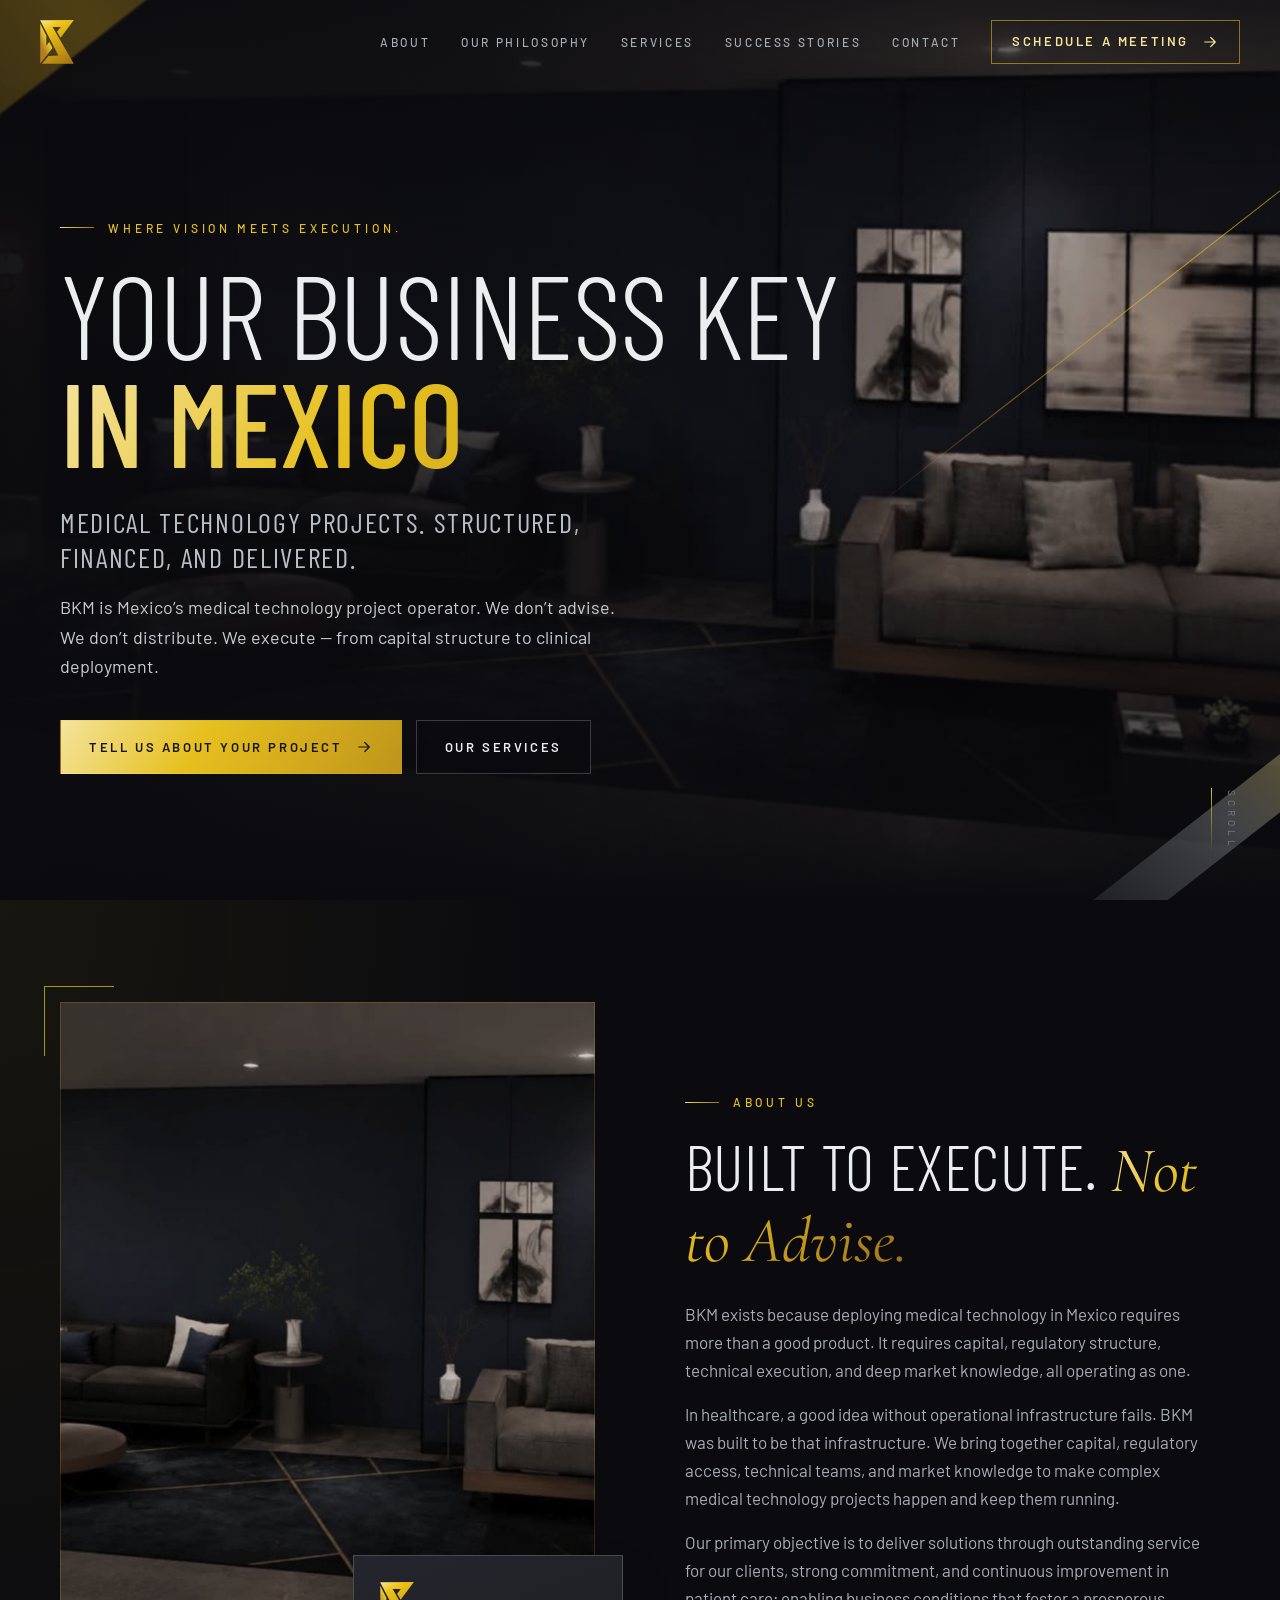
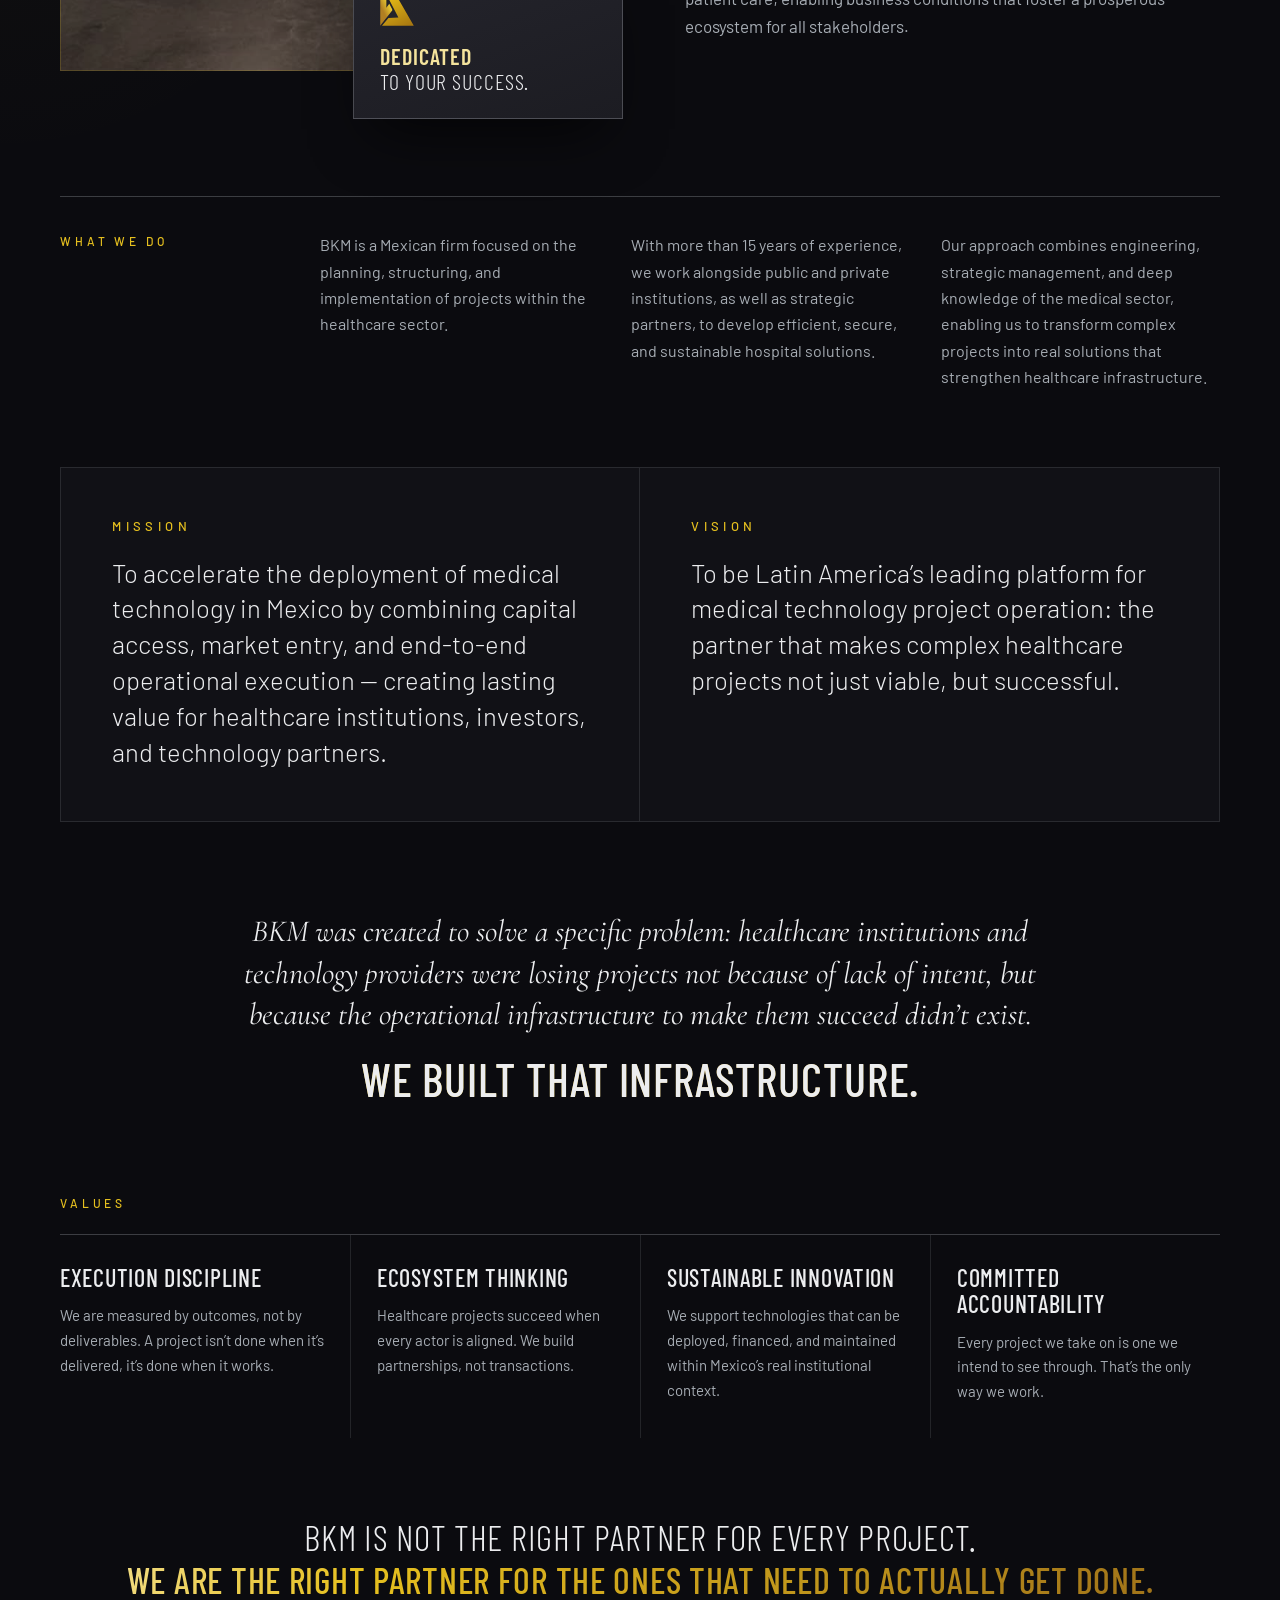
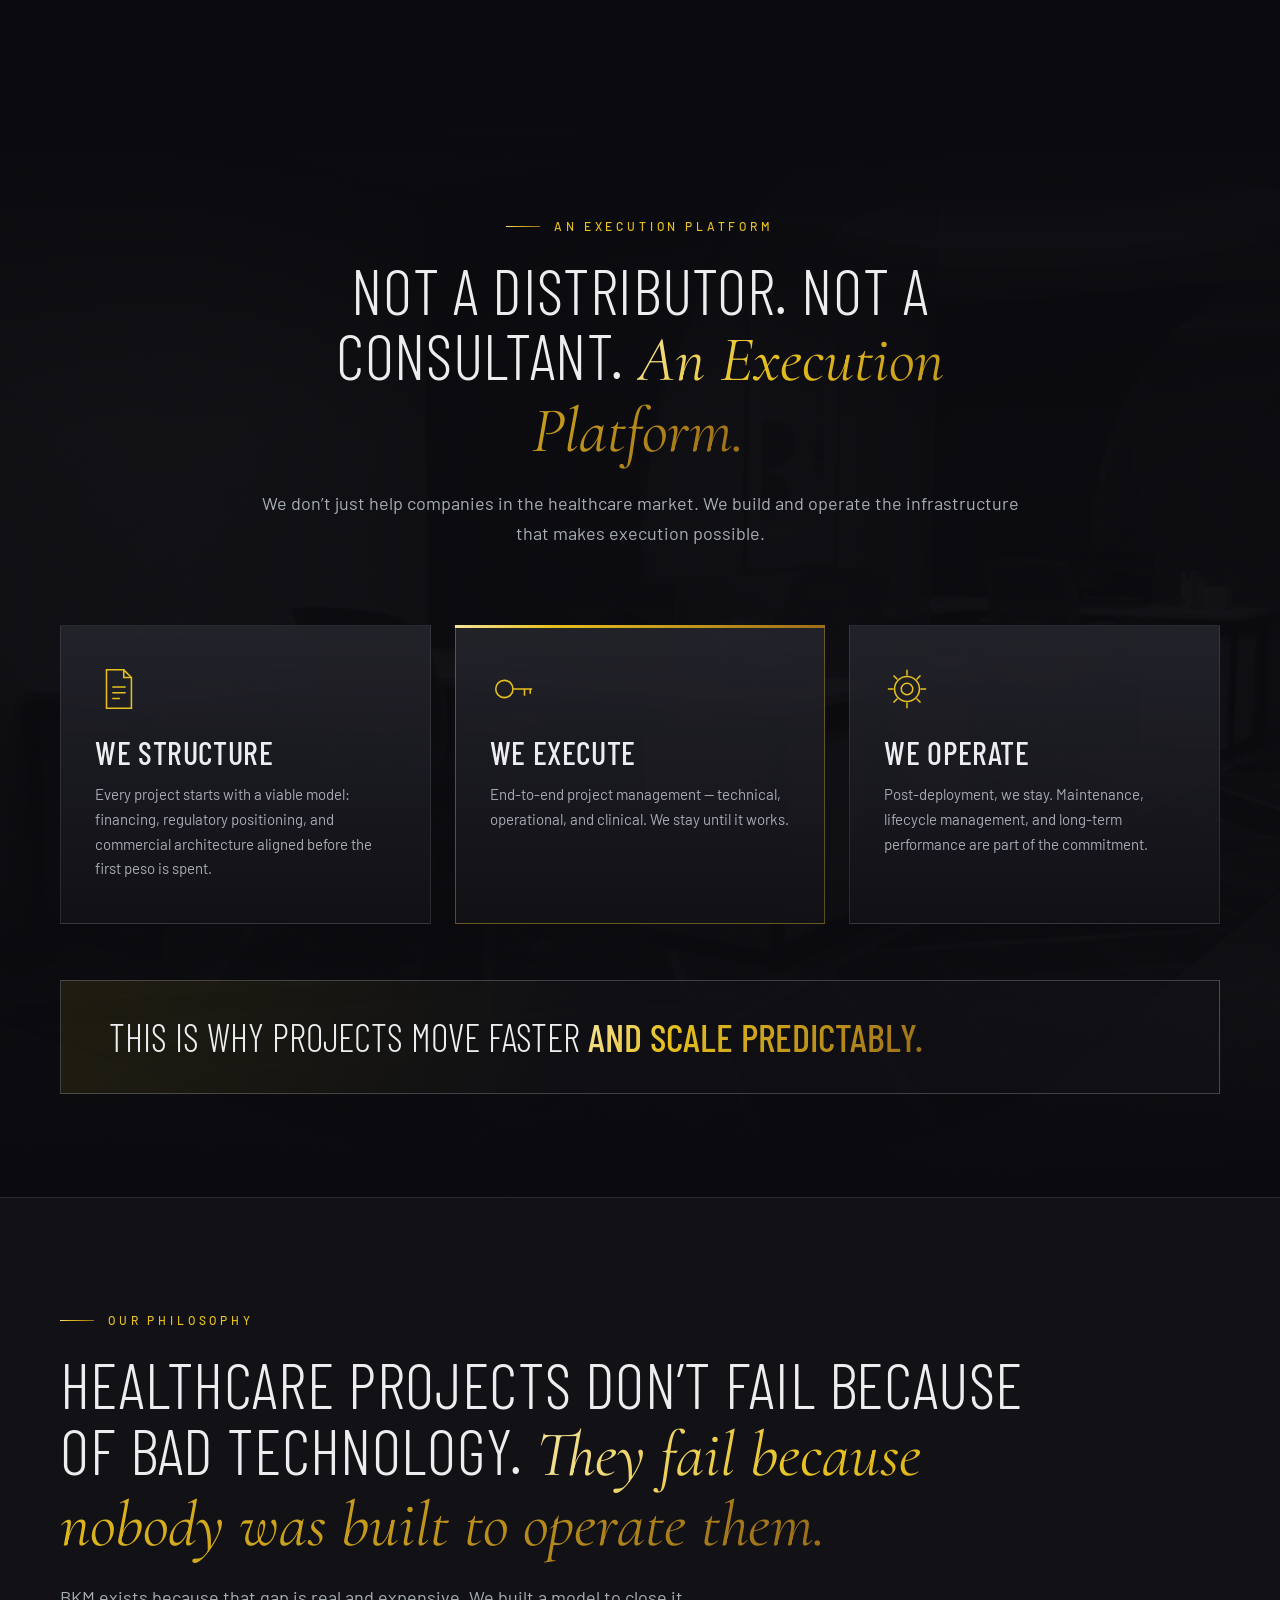
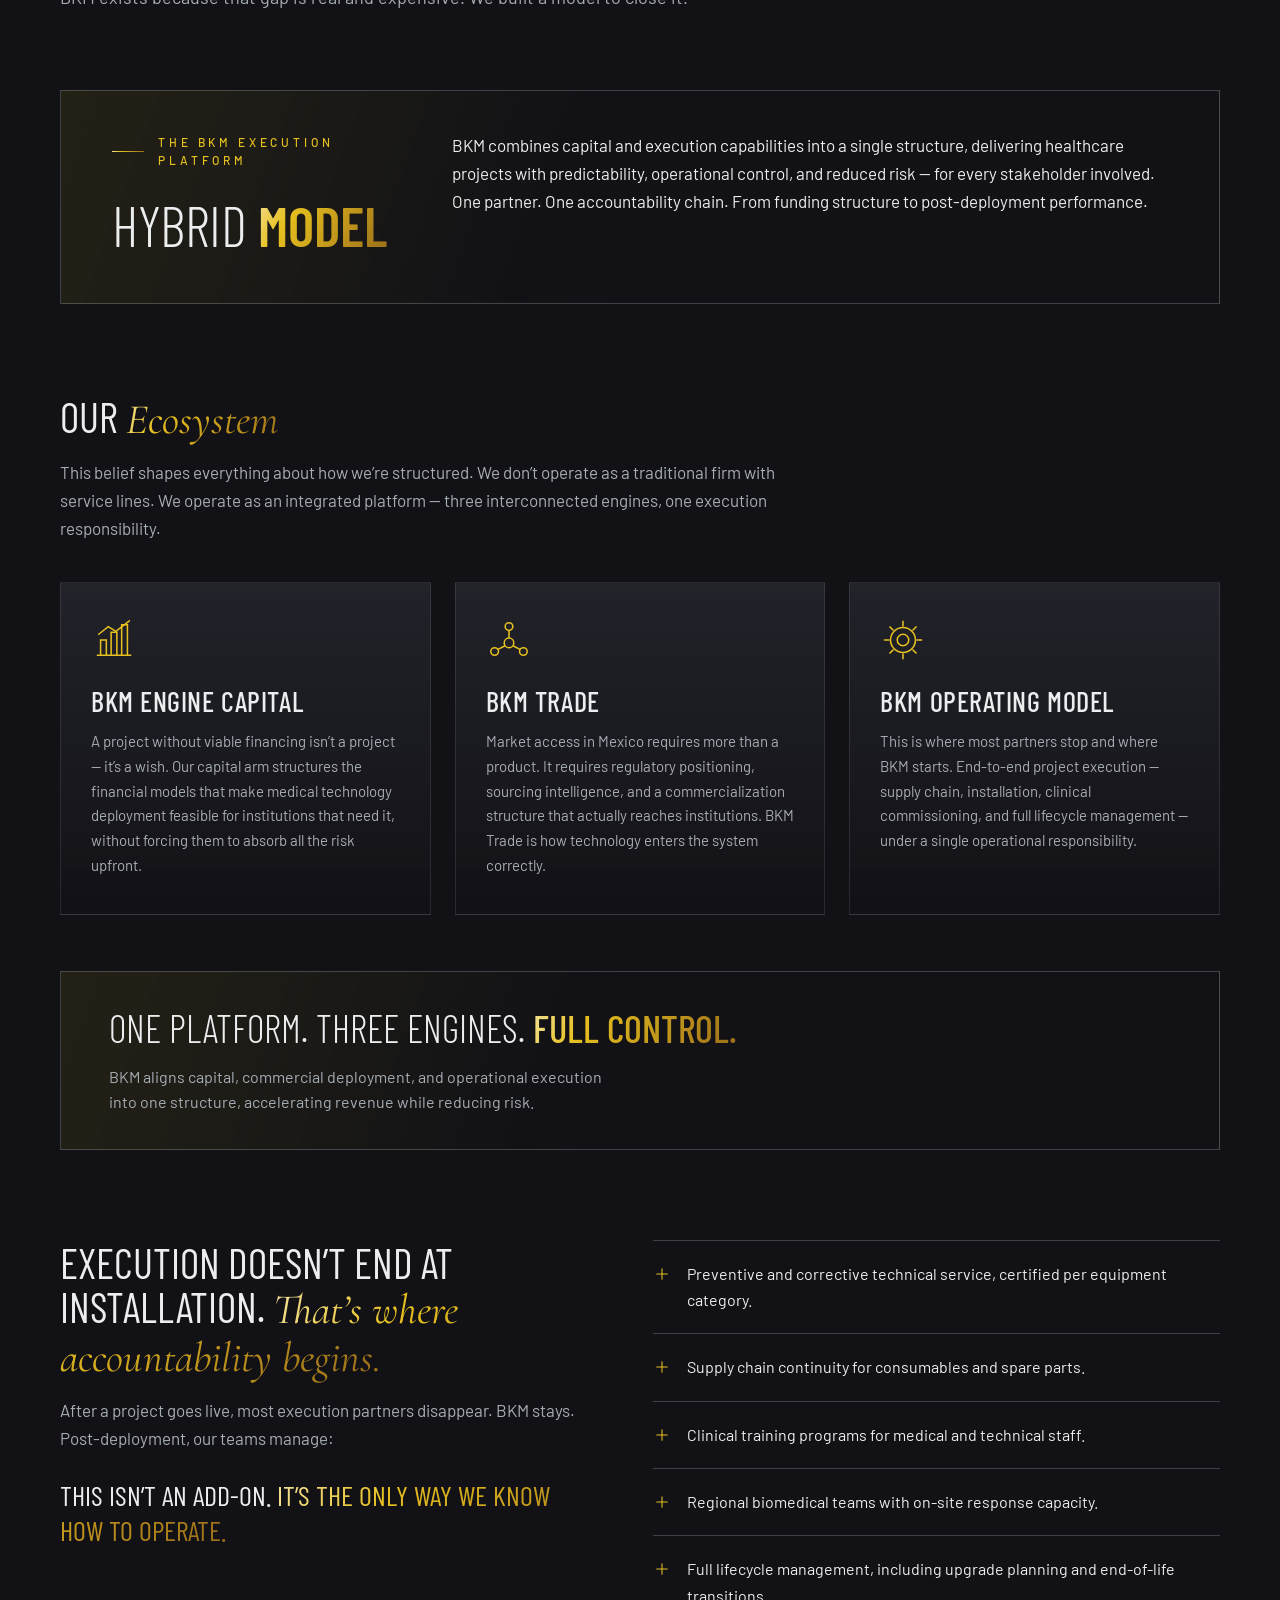
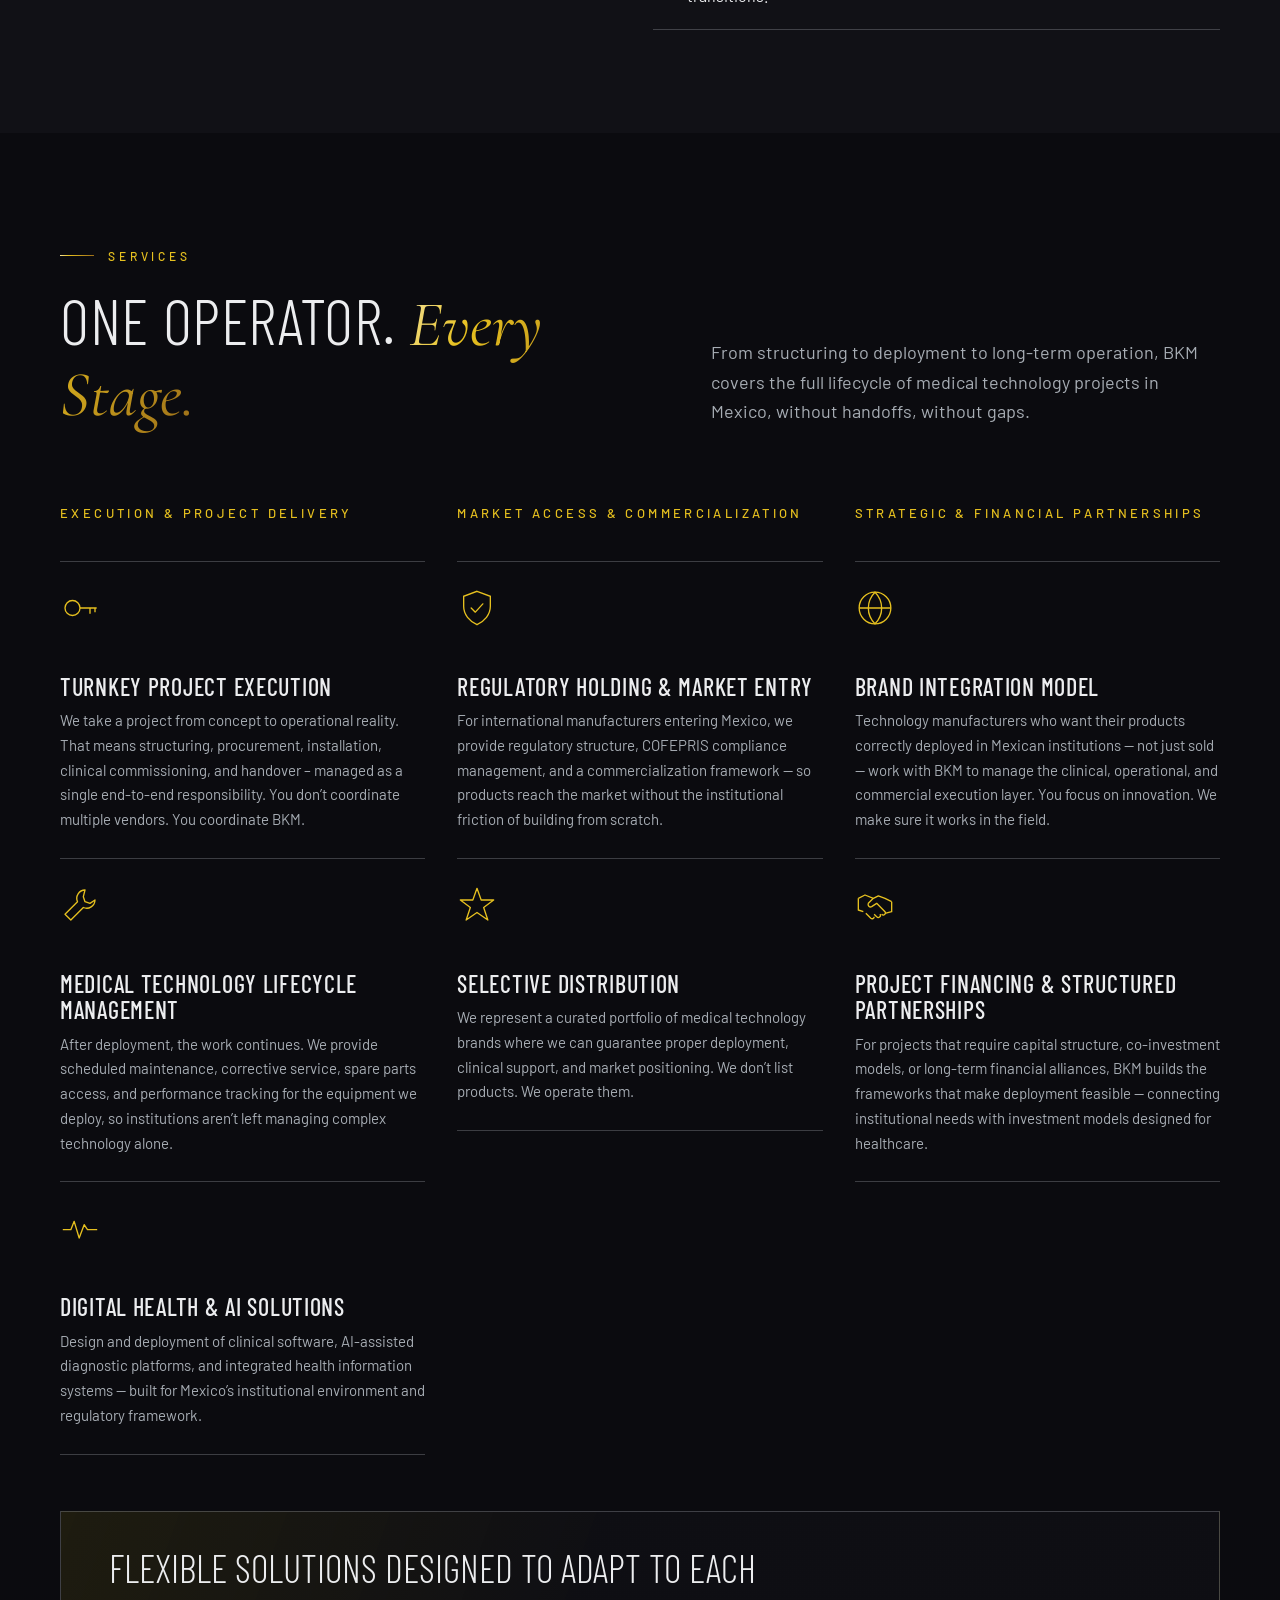
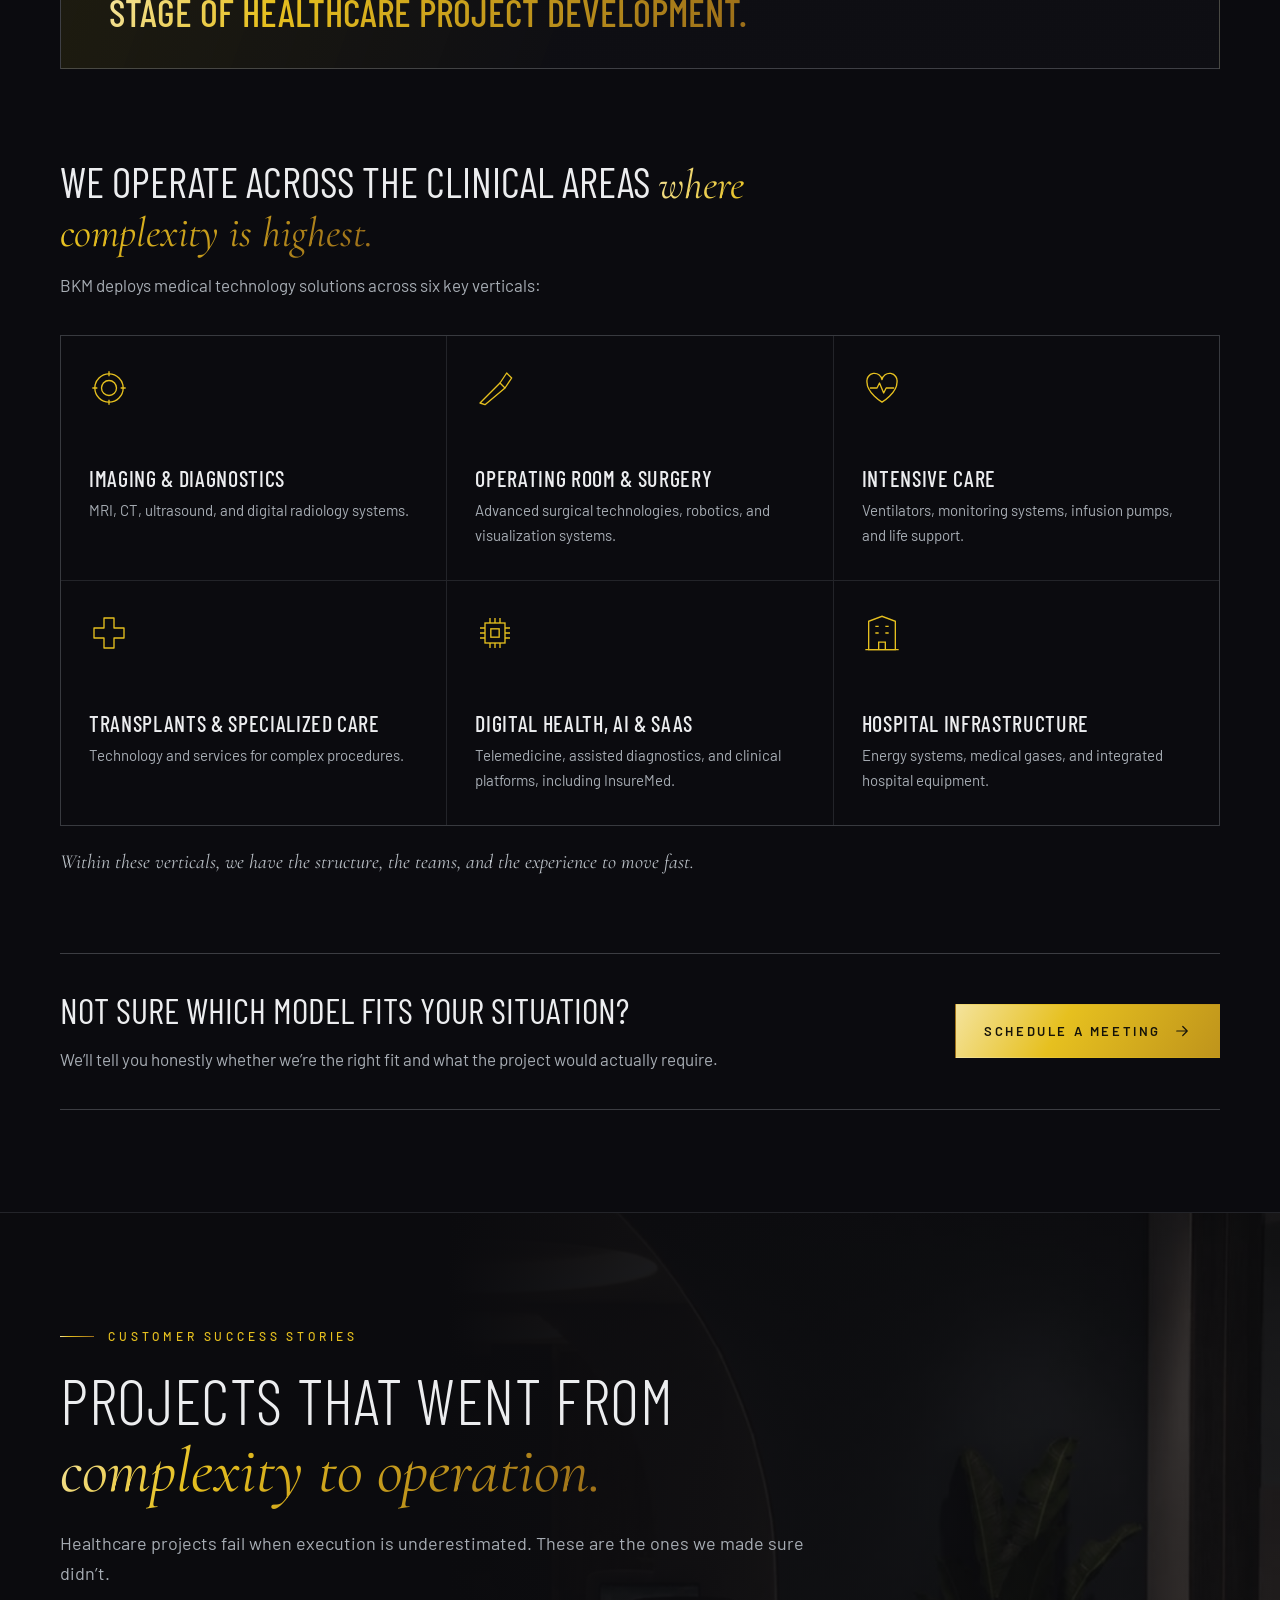
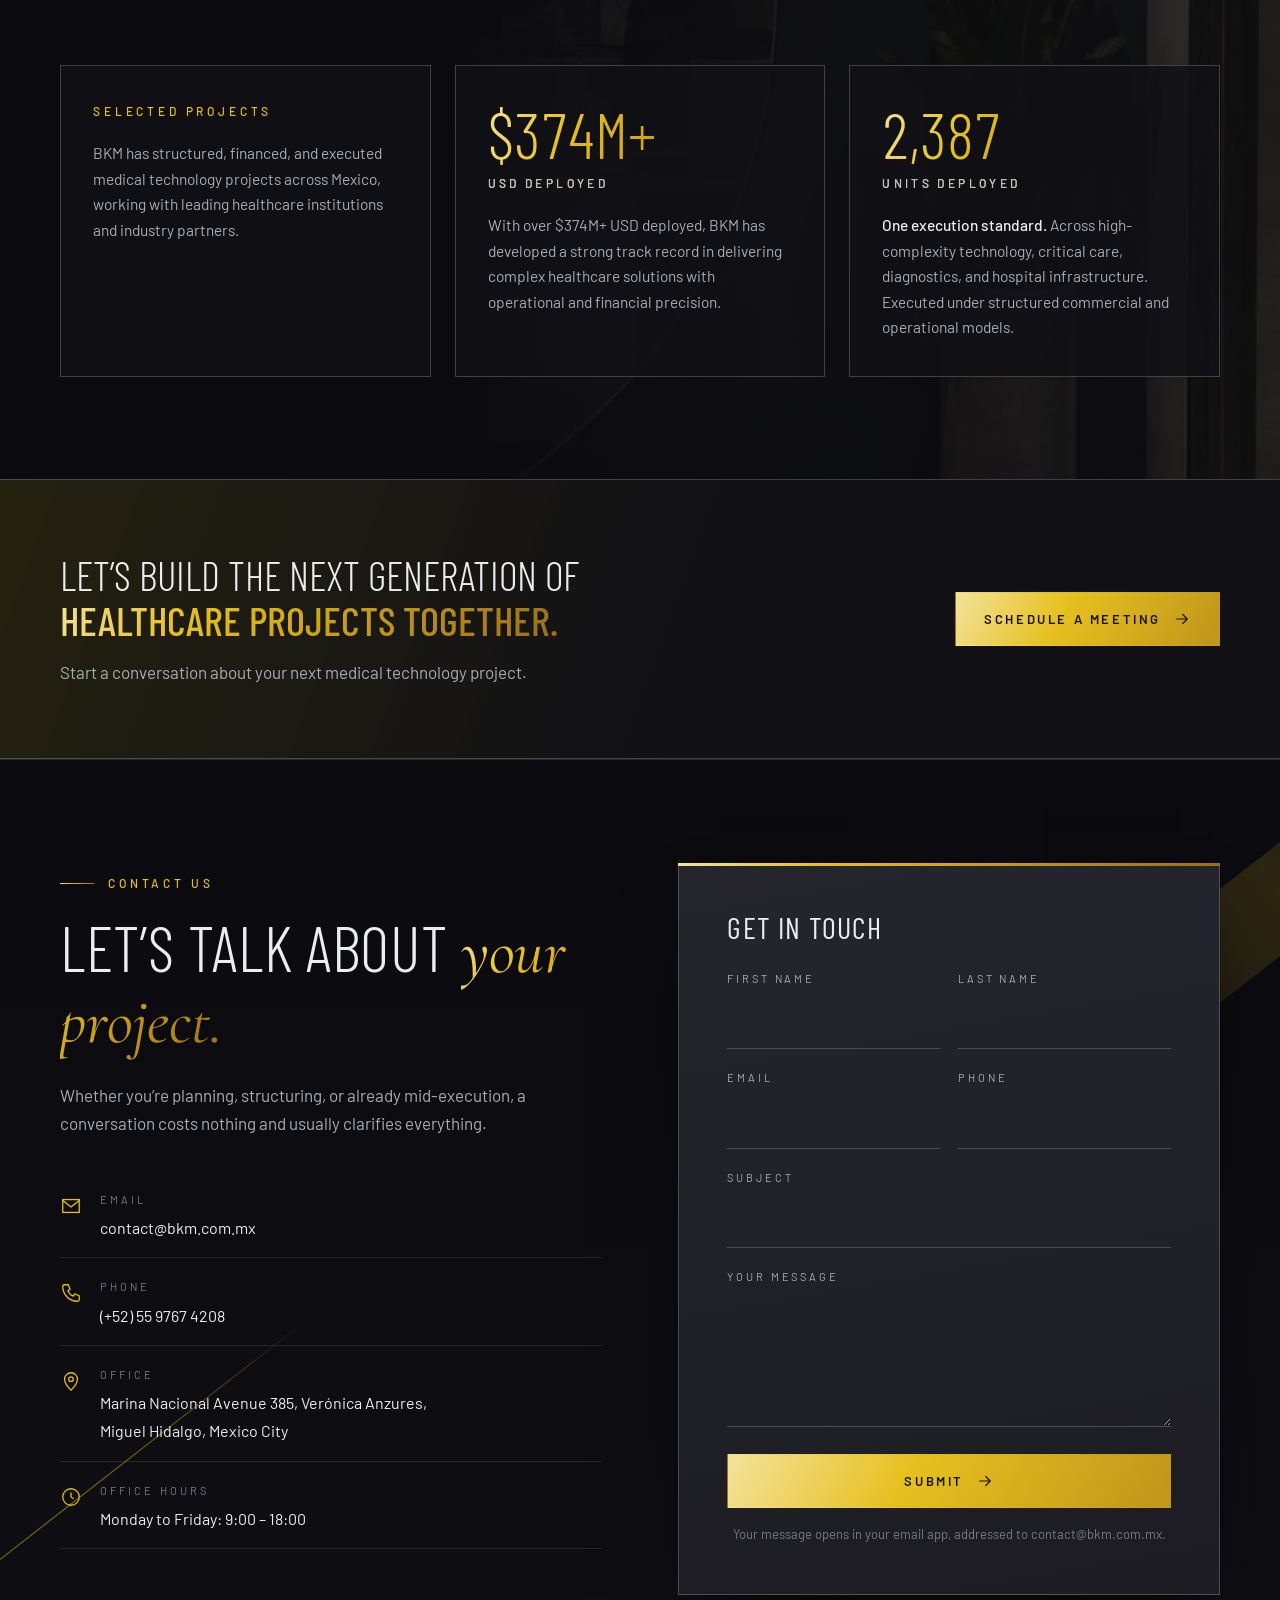
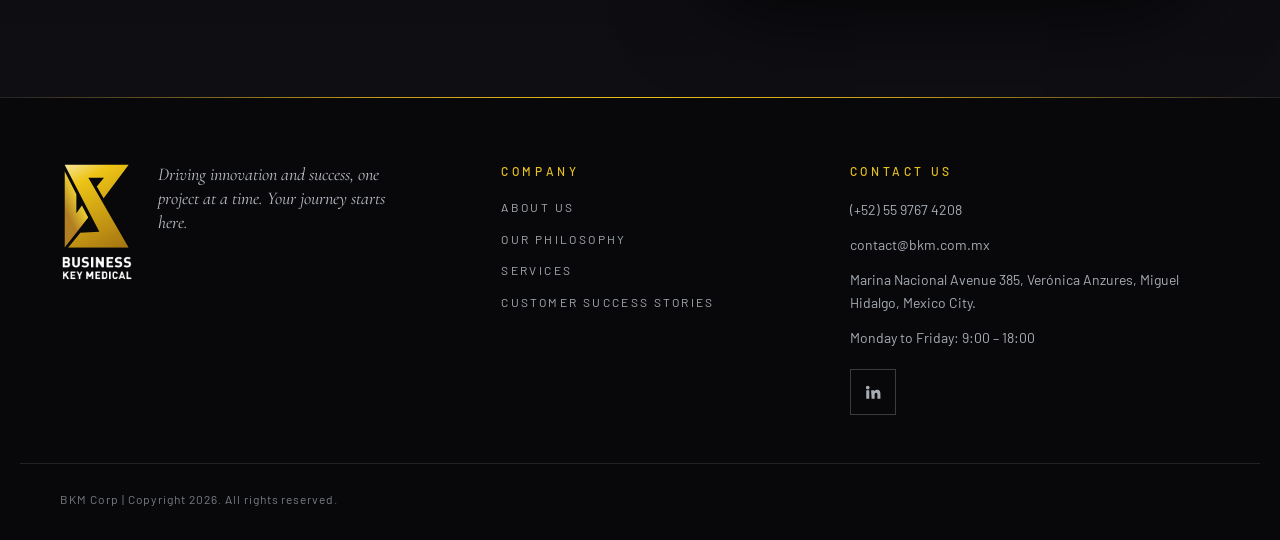
==== commit 87c39d8c: "Rebuild content from bkmcorp.com.mx; add Philosophy, Services and Success Stories; fix broken CSS fr" ====
--- a/index.html
+++ b/index.html
@@ -4,7 +4,7 @@
   <meta charset="utf-8">
   <meta name="viewport" content="width=device-width, initial-scale=1">
   <title>BKM · Business Key Medical</title>
-  <meta name="description" content="BKM – Business Key Medical is Mexico's healthcare technology execution platform. We integrate capital, market access and operations to deliver medical technology projects end to end.">
+  <meta name="description" content="BKM is Mexico's medical technology project operator. We don't advise. We don't distribute. We execute — from capital structure to clinical deployment.">
   <meta name="theme-color" content="#0B0B0F">
   <link rel="icon" type="image/svg+xml" href="assets/bkm-symbol.svg">
   <link rel="preconnect" href="https://fonts.googleapis.com">
@@ -17,17 +17,13 @@
 <!-- ============ SVG SPRITE ============ -->
 <svg width="0" height="0" style="position:absolute" aria-hidden="true">
   <symbol id="i-arrow" viewBox="0 0 24 24"><path d="M5 12h14M13 6l6 6-6 6" fill="none" stroke="currentColor" stroke-width="1.6" stroke-linecap="round" stroke-linejoin="round"/></symbol>
-  <symbol id="i-diag" viewBox="0 0 24 24"><path d="M7 17L17 7M9 7h8v8" fill="none" stroke="currentColor" stroke-width="1.6" stroke-linecap="round" stroke-linejoin="round"/></symbol>
   <symbol id="i-plus" viewBox="0 0 24 24"><path d="M12 5v14M5 12h14" stroke="currentColor" stroke-width="1.4" stroke-linecap="round"/></symbol>
   <!-- line icons, 48px grid -->
   <symbol id="i-network" viewBox="0 0 48 48"><g fill="none" stroke="currentColor" stroke-width="1.6"><circle cx="24" cy="10" r="4"/><circle cx="9" cy="36" r="4"/><circle cx="39" cy="36" r="4"/><circle cx="24" cy="27" r="5"/><path d="M24 14v8M20 30l-8 4M28 30l8 4"/></g></symbol>
   <symbol id="i-capital" viewBox="0 0 48 48"><g fill="none" stroke="currentColor" stroke-width="1.6"><path d="M6 40h36"/><path d="M10 40V24h6v16M21 40V16h6v24M32 40V8h6v32"/><path d="M8 18l10-8 8 5L40 4" stroke-linecap="round"/></g></symbol>
   <symbol id="i-gear" viewBox="0 0 48 48"><g fill="none" stroke="currentColor" stroke-width="1.6"><circle cx="24" cy="24" r="6"/><path d="M24 4v6M24 38v6M4 24h6M38 24h6M9.9 9.9l4.2 4.2M33.9 33.9l4.2 4.2M9.9 38.1l4.2-4.2M33.9 14.1l4.2-4.2"/><circle cx="24" cy="24" r="13"/></g></symbol>
-  <symbol id="i-maze" viewBox="0 0 48 48"><g fill="none" stroke="currentColor" stroke-width="1.6"><rect x="6" y="6" width="36" height="36"/><path d="M6 18h14M28 6v14h8M14 30h20M14 30v12M34 30v-4M24 30v-6h-8"/></g></symbol>
-  <symbol id="i-risk" viewBox="0 0 48 48"><g fill="none" stroke="currentColor" stroke-width="1.6"><path d="M24 5L44 41H4z" stroke-linejoin="round"/><path d="M24 18v11M24 33v2" stroke-linecap="round"/></g></symbol>
   <symbol id="i-doc" viewBox="0 0 48 48"><g fill="none" stroke="currentColor" stroke-width="1.6"><path d="M12 4h18l8 8v32H12z"/><path d="M30 4v8h8M18 22h14M18 28h14M18 34h8"/></g></symbol>
   <symbol id="i-wrench" viewBox="0 0 48 48"><g fill="none" stroke="currentColor" stroke-width="1.6"><path d="M30 6a10 10 0 0 0-9 14L6 35l7 7 15-15a10 10 0 0 0 14-9l-6 4-6-2-2-6z" stroke-linejoin="round"/></g></symbol>
-  <symbol id="i-route" viewBox="0 0 48 48"><g fill="none" stroke="currentColor" stroke-width="1.6"><circle cx="10" cy="38" r="4"/><circle cx="38" cy="10" r="4"/><path d="M14 38h14a6 6 0 0 0 0-12H20a6 6 0 0 1 0-12h14" stroke-dasharray="3 3"/></g></symbol>
   <symbol id="i-star" viewBox="0 0 48 48"><path d="M24 4l5 14h15l-12 9 5 15-13-9-13 9 5-15L4 18h15z" fill="none" stroke="currentColor" stroke-width="1.6" stroke-linejoin="round"/></symbol>
   <symbol id="i-globe" viewBox="0 0 48 48"><g fill="none" stroke="currentColor" stroke-width="1.6"><circle cx="24" cy="24" r="19"/><path d="M5 24h38M24 5c6 6 8 12 8 19s-2 13-8 19c-6-6-8-12-8-19s2-13 8-19z"/></g></symbol>
   <symbol id="i-shield" viewBox="0 0 48 48"><g fill="none" stroke="currentColor" stroke-width="1.6"><path d="M24 4l16 6v12c0 10-7 18-16 22C15 40 8 32 8 22V10z"/><path d="M17 24l5 5 9-10" stroke-linecap="round" stroke-linejoin="round"/></g></symbol>
@@ -39,6 +35,12 @@
   <symbol id="i-pin" viewBox="0 0 24 24"><g fill="none" stroke="currentColor" stroke-width="1.4"><path d="M12 22s7-7 7-12a7 7 0 0 0-14 0c0 5 7 12 7 12z"/><circle cx="12" cy="10" r="2.5"/></g></symbol>
   <symbol id="i-clock" viewBox="0 0 24 24"><g fill="none" stroke="currentColor" stroke-width="1.4"><circle cx="12" cy="12" r="9"/><path d="M12 7v5l3 2"/></g></symbol>
   <symbol id="i-linkedin" viewBox="0 0 24 24"><path fill="currentColor" d="M4.98 3.5a2.5 2.5 0 1 1 0 5 2.5 2.5 0 0 1 0-5zM3 9.5h4V21H3zM9.5 9.5h3.8v1.6h.06c.53-1 1.83-2.06 3.77-2.06 4.03 0 4.77 2.65 4.77 6.1V21h-4v-5.2c0-1.24-.02-2.84-1.73-2.84-1.73 0-2 1.35-2 2.75V21h-4z"/></symbol>
+  <symbol id="i-scan" viewBox="0 0 48 48"><g fill="none" stroke="currentColor" stroke-width="1.6"><circle cx="24" cy="24" r="17"/><circle cx="24" cy="24" r="9"/><path d="M24 4v6M24 38v6M4 24h6M38 24h6"/></g></symbol>
+  <symbol id="i-scalpel" viewBox="0 0 48 48"><g fill="none" stroke="currentColor" stroke-width="1.6" stroke-linejoin="round"><path d="M6 42L30 18l6 6L12 44z"/><path d="M30 18l8-12 6 6-8 12"/></g></symbol>
+  <symbol id="i-heart" viewBox="0 0 48 48"><g fill="none" stroke="currentColor" stroke-width="1.6" stroke-linejoin="round"><path d="M24 41S6 30 6 17a9 9 0 0 1 18-3 9 9 0 0 1 18 3c0 13-18 24-18 24z"/><path d="M10 24h8l3-6 5 12 3-6h9" stroke-linecap="round"/></g></symbol>
+  <symbol id="i-cross" viewBox="0 0 48 48"><path d="M18 6h12v12h12v12H30v12H18V30H6V18h12z" fill="none" stroke="currentColor" stroke-width="1.6" stroke-linejoin="round"/></symbol>
+  <symbol id="i-chip" viewBox="0 0 48 48"><g fill="none" stroke="currentColor" stroke-width="1.6"><rect x="12" y="12" width="24" height="24"/><rect x="19" y="19" width="10" height="10"/><path d="M18 6v6M24 6v6M30 6v6M18 36v6M24 36v6M30 36v6M6 18h6M6 24h6M6 30h6M36 18h6M36 24h6M36 30h6"/></g></symbol>
+  <symbol id="i-building" viewBox="0 0 48 48"><g fill="none" stroke="currentColor" stroke-width="1.6"><path d="M8 44V10l16-6 16 6v34z"/><path d="M4 44h40M20 44v-9h8v9M16 16h4M28 16h4M16 24h4M28 24h4"/></g></symbol>
 </svg>
 
 <a class="skip" href="#main">Skip to content</a>
@@ -51,10 +53,11 @@
     </a>
     <nav class="nav" id="nav" aria-label="Main">
       <a href="#about">About</a>
-      <a href="#platform">Platform</a>
+      <a href="#philosophy">Our Philosophy</a>
       <a href="#services">Services</a>
+      <a href="#success-stories">Success Stories</a>
       <a href="#contact">Contact</a>
-      <a class="btn btn--outline nav__cta" href="#contact">Let's talk <svg aria-hidden="true"><use href="#i-arrow"/></svg></a>
+      <a class="btn btn--outline nav__cta" href="#contact">Schedule a meeting <svg aria-hidden="true"><use href="#i-arrow"/></svg></a>
     </nav>
     <button class="burger" id="burger" aria-label="Open menu" aria-expanded="false" aria-controls="nav"><span></span><span></span></button>
   </div>
@@ -73,16 +76,16 @@
   <div class="hero__bands" aria-hidden="true"><i></i><i></i><i></i></div>
 
   <div class="container hero__content">
-    <p class="eyebrow reveal">BKM · Business Key Medical</p>
+    <p class="eyebrow reveal">Where vision meets execution.</p>
     <h1 class="hero__title reveal">
-      <span class="line">We make</span>
-      <span class="line gold-text">health projects</span>
-      <span class="line">happen.</span>
+      <span class="line">Your Business Key</span>
+      <span class="line gold-text">in Mexico</span>
     </h1>
-    <p class="hero__lead reveal">A Mexican firm focused on the planning, structuring and implementation of projects in the healthcare sector. We are operators: we execute, from capital structure to clinical deployment.</p>
+    <p class="hero__sub reveal">Medical Technology Projects. Structured, Financed, and Delivered.</p>
+    <p class="hero__lead reveal">BKM is Mexico’s medical technology project operator. We don’t advise. We don’t distribute. We execute — from capital structure to clinical deployment.</p>
     <div class="hero__ctas reveal">
-      <a class="btn btn--gold" href="#platform">Explore the platform <svg aria-hidden="true"><use href="#i-arrow"/></svg></a>
-      <a class="btn btn--ghost" href="#contact">Contact us</a>
+      <a class="btn btn--gold" href="#contact">Tell us about your project <svg aria-hidden="true"><use href="#i-arrow"/></svg></a>
+      <a class="btn btn--ghost" href="#services">Our services</a>
     </div>
   </div>
 
@@ -94,146 +97,148 @@
   <div class="container about__grid">
     <div class="about__media reveal">
       <figure class="frame">
-        <img src="assets/office-lounge.jpg" alt="BKM offices in Mexico City: lounge with navy walls and gold-inlaid carpet" loading="lazy" width="1600" height="900">
+        <img src="assets/office-lounge.jpg" alt="BKM offices in Mexico City" loading="lazy" width="1600" height="900">
       </figure>
       <div class="about__badge">
         <img src="assets/bkm-symbol.svg" alt="" width="291" height="377">
-        <p><strong>Your business key</strong> in Mexico</p>
+        <p><strong>Dedicated</strong> to your success.</p>
       </div>
       <span class="corner corner--tl" aria-hidden="true"></span>
-      <span class="corner corner--br" aria-hidden="true"></span>
     </div>
 
     <div class="about__copy">
-      <p class="eyebrow reveal"><span class="num">01</span> Who we are</p>
-      <h2 class="h2 reveal">The comprehensive <em>orchestrator</em> of healthcare projects</h2>
-      <p class="reveal">BKM is a group of healthcare professionals and companies specialized in the health sector, covering our clients' needs in medical equipment, medical devices, supplies and eHealth solutions.</p>
-      <p class="reveal">We connect capital, operational knowledge and supply chain to transform opportunities into executed health projects, delivering with operational excellence, commitment and patient impact, and enabling business conditions that create a prosperous ecosystem for every stakeholder.</p>
-      <blockquote class="statement reveal">
-        <p>We are not distributors. We are not consultants.<br><span class="gold-text">We are the vehicle that makes health projects happen.</span></p>
-      </blockquote>
+      <p class="eyebrow reveal">About us</p>
+      <h2 class="h2 reveal">Built to Execute. <em>Not to Advise.</em></h2>
+      <p class="reveal">BKM exists because deploying medical technology in Mexico requires more than a good product. It requires capital, regulatory structure, technical execution, and deep market knowledge, all operating as one.</p>
+      <p class="reveal">In healthcare, a good idea without operational infrastructure fails. BKM was built to be that infrastructure. We bring together capital, regulatory access, technical teams, and market knowledge to make complex medical technology projects happen and keep them running.</p>
+      <p class="reveal">Our primary objective is to deliver solutions through outstanding service for our clients, strong commitment, and continuous improvement in patient care; enabling business conditions that foster a prosperous ecosystem for all stakeholders.</p>
+    </div>
+  </div>
+
+  <div class="container whatwedo reveal">
+    <p class="whatwedo__label">What we do</p>
+    <div class="whatwedo__text">
+      <p>BKM is a Mexican firm focused on the planning, structuring, and implementation of projects within the healthcare sector.</p>
+      <p>With more than 15 years of experience, we work alongside public and private institutions, as well as strategic partners, to develop efficient, secure, and sustainable hospital solutions.</p>
+      <p>Our approach combines engineering, strategic management, and deep knowledge of the medical sector, enabling us to transform complex projects into real solutions that strengthen healthcare infrastructure.</p>
     </div>
   </div>
 
   <div class="container mv">
     <article class="mv__card reveal">
       <span class="mv__label">Mission</span>
-      <p>We are the strategic partner that integrates intelligent financing, specialized operation and supply chain to deliver healthcare projects end to end, with predictability and control.</p>
+      <p>To accelerate the deployment of medical technology in Mexico by combining capital access, market entry, and end-to-end operational execution — creating lasting value for healthcare institutions, investors, and technology partners.</p>
     </article>
     <article class="mv__card reveal">
       <span class="mv__label">Vision</span>
-      <p>To become the most relevant healthcare execution platform in Latin America, with an ecosystem that generates real impact, recurring revenue and sustainable value for all participants.</p>
+      <p>To be Latin America’s leading platform for medical technology project operation: the partner that makes complex healthcare projects not just viable, but successful.</p>
     </article>
   </div>
-</section>
-
-<!-- ============ CHALLENGE ============ -->
-<section class="section challenge" id="challenge">
+
   <div class="container">
-    <header class="section__head reveal">
-      <p class="eyebrow"><span class="num">02</span> The problem we solve</p>
-      <h2 class="h2">Mexico's healthcare market is complex. <em>We make it executable.</em></h2>
-    </header>
-    <div class="challenge__grid">
-      <article class="ch reveal">
-        <svg class="ch__icon" aria-hidden="true"><use href="#i-maze"/></svg>
-        <h3>Fragmented access</h3>
-        <p>A complex institutional system with multiple public and private actors operating without integration.</p>
-      </article>
-      <article class="ch reveal">
-        <svg class="ch__icon" aria-hidden="true"><use href="#i-risk"/></svg>
-        <h3>Financial risk</h3>
-        <p>Unpredictable collections and prolonged payment cycles that affect cash flow.</p>
-      </article>
-      <article class="ch reveal">
-        <svg class="ch__icon" aria-hidden="true"><use href="#i-doc"/></svg>
-        <h3>Regulatory processes</h3>
-        <p>Certifications, permits and approvals that require in-depth local expertise.</p>
-      </article>
-      <article class="ch reveal">
-        <svg class="ch__icon" aria-hidden="true"><use href="#i-wrench"/></svg>
-        <h3>After-sales support</h3>
-        <p>Lack of technical follow-up, maintenance and clinical support after installation.</p>
-      </article>
-      <article class="ch reveal">
-        <svg class="ch__icon" aria-hidden="true"><use href="#i-route"/></svg>
-        <h3>Inconsistent distribution</h3>
-        <p>Traditional channels lacking technical capabilities and effective territorial coverage.</p>
-      </article>
-    </div>
-  </div>
-</section>
-
-<!-- ============ PLATFORM ============ -->
+    <blockquote class="manifesto reveal">
+      <p>BKM was created to solve a specific problem: healthcare institutions and technology providers were losing projects not because of lack of intent, but because the operational infrastructure to make them succeed didn’t exist.</p>
+      <p class="manifesto__close gold-text">We built that infrastructure.</p>
+    </blockquote>
+
+    <p class="values__label reveal">Values</p>
+    <div class="values">
+      <article class="value reveal"><h3>Execution discipline</h3><p>We are measured by outcomes, not by deliverables. A project isn’t done when it’s delivered, it’s done when it works.</p></article>
+      <article class="value reveal"><h3>Ecosystem thinking</h3><p>Healthcare projects succeed when every actor is aligned. We build partnerships, not transactions.</p></article>
+      <article class="value reveal"><h3>Sustainable innovation</h3><p>We support technologies that can be deployed, financed, and maintained within Mexico’s real institutional context.</p></article>
+      <article class="value reveal"><h3>Committed accountability</h3><p>Every project we take on is one we intend to see through. That’s the only way we work.</p></article>
+    </div>
+
+    <p class="statement-line reveal">BKM is not the right partner for every project. <span class="gold-text">We are the right partner for the ones that need to actually get done.</span></p>
+  </div>
+</section>
+
+<!-- ============ EXECUTION PLATFORM ============ -->
 <section class="section platform" id="platform">
   <div class="platform__bg" aria-hidden="true"></div>
   <div class="container">
     <header class="section__head section__head--center reveal">
-      <p class="eyebrow"><span class="num">03</span> How we operate</p>
-      <h2 class="h2">Three engines. <em>One platform.</em></h2>
-      <p class="section__lead">BKM operates through a structured execution platform that aligns capital, commercial deployment and operational control to ensure predictable healthcare delivery. Most projects activate more than one engine at once: Trade opens the door, Engine Capital fuels it, and the Operating Model keeps it running.</p>
+      <p class="eyebrow">An execution platform</p>
+      <h2 class="h2">Not a Distributor. Not a Consultant. <em>An Execution Platform.</em></h2>
+      <p class="section__lead">We don’t just help companies in the healthcare market. We build and operate the infrastructure that makes execution possible.</p>
     </header>
 
     <div class="engines">
       <article class="engine reveal">
-        <div class="engine__top">
-          <span class="engine__num">01</span>
-          <svg class="engine__icon" aria-hidden="true"><use href="#i-network"/></svg>
-        </div>
-        <p class="engine__tag">Enables access</p>
-        <h3 class="engine__name">BKM Trade</h3>
-        <p class="engine__sub">Strategic Procurement &amp; Market Access Infrastructure</p>
-        <p>Drives healthcare projects through strategic sourcing, procurement coordination, regulatory alignment and market access, connecting manufacturers, suppliers and healthcare institutions within a structured ecosystem.</p>
-        <ul class="ticks">
-          <li>Exclusive distribution of national and international medical brands</li>
-          <li>Global sourcing with active supplier accreditation</li>
-          <li>Regulatory compliance and framework for entering the Mexican market</li>
-          <li>Panel of sector experts in each project</li>
-        </ul>
-      </article>
-
+        <div class="engine__top"><svg class="engine__icon" aria-hidden="true"><use href="#i-doc"/></svg></div>
+        <h3 class="engine__name">We structure</h3>
+        <p>Every project starts with a viable model: financing, regulatory positioning, and commercial architecture aligned before the first peso is spent.</p>
+      </article>
       <article class="engine engine--featured reveal">
-        <div class="engine__top">
-          <span class="engine__num">02</span>
-          <svg class="engine__icon" aria-hidden="true"><use href="#i-capital"/></svg>
-        </div>
-        <p class="engine__tag">Enables capital</p>
-        <h3 class="engine__name">BKM Engine Capital</h3>
-        <p class="engine__sub">Healthcare Financial Coordination Infrastructure</p>
-        <p>Financial solutions designed for healthcare environments, accelerating projects by aligning capital deployment with operational timelines, procurement cycles and execution requirements.</p>
-        <ul class="ticks">
-          <li>Structured financing for equipment, deployment and implementation</li>
-          <li>Own capital and coordination of external sources, according to each project</li>
-          <li>Risk assessment with criteria specific to the health sector</li>
-        </ul>
-      </article>
-
+        <div class="engine__top"><svg class="engine__icon" aria-hidden="true"><use href="#i-key"/></svg></div>
+        <h3 class="engine__name">We execute</h3>
+        <p>End-to-end project management — technical, operational, and clinical. We stay until it works.</p>
+      </article>
       <article class="engine reveal">
-        <div class="engine__top">
-          <span class="engine__num">03</span>
-          <svg class="engine__icon" aria-hidden="true"><use href="#i-gear"/></svg>
-        </div>
-        <p class="engine__tag">Sustains execution</p>
-        <h3 class="engine__name">BKM Operating Model</h3>
-        <p class="engine__sub">Integrated Healthcare Execution Platform</p>
-        <p>Coordinates the operational deployment, implementation, monitoring and long-term continuity of healthcare infrastructure and services, transforming structured opportunities into fully operational healthcare environments.</p>
-        <ul class="ticks">
-          <li>Comprehensive project management from start to finish</li>
-          <li>Supply chain control with continuous operational monitoring</li>
-          <li>Product-as-a-Service and SaaS models for recurring revenue</li>
-          <li>Turnkey delivery and operational follow-up</li>
-        </ul>
-      </article>
-    </div>
+        <div class="engine__top"><svg class="engine__icon" aria-hidden="true"><use href="#i-gear"/></svg></div>
+        <h3 class="engine__name">We operate</h3>
+        <p>Post-deployment, we stay. Maintenance, lifecycle management, and long-term performance are part of the commitment.</p>
+      </article>
+    </div>
+
+    <p class="band reveal">This is why projects move faster <span class="gold-text">and scale predictably.</span></p>
+  </div>
+</section>
+
+<!-- ============ PHILOSOPHY ============ -->
+<section class="section philosophy" id="philosophy">
+  <div class="container">
+    <header class="section__head reveal">
+      <p class="eyebrow">Our philosophy</p>
+      <h2 class="h2">Healthcare projects don’t fail because of bad technology. <em>They fail because nobody was built to operate them.</em></h2>
+      <p class="section__lead">BKM exists because that gap is real and expensive. We built a model to close it.</p>
+    </header>
 
     <div class="hybrid reveal">
       <div class="hybrid__copy">
-        <p class="eyebrow">The hybrid model</p>
-        <p class="hybrid__title">We finance <span class="gold-text">+</span> execute.</p>
-        <p>Ensuring delivery, predictability and risk mitigation. Capital is deployed into execution, not speculation.</p>
-      </div>
-      <ul class="hybrid__words" aria-label="Model attributes">
-        <li>Hybrid</li><li>Reproducible</li><li>Predictable</li><li>Scalable</li>
+        <p class="eyebrow">The BKM Execution Platform</p>
+        <p class="hybrid__title">Hybrid <span class="gold-text">Model</span></p>
+      </div>
+      <p class="hybrid__text">BKM combines capital and execution capabilities into a single structure, delivering healthcare projects with predictability, operational control, and reduced risk — for every stakeholder involved. One partner. One accountability chain. From funding structure to post-deployment performance.</p>
+    </div>
+
+    <div class="ecosystem">
+      <div class="ecosystem__intro reveal">
+        <h3 class="h3">Our <em>Ecosystem</em></h3>
+        <p>This belief shapes everything about how we’re structured. We don’t operate as a traditional firm with service lines. We operate as an integrated platform — three interconnected engines, one execution responsibility.</p>
+      </div>
+      <div class="engines engines--compact">
+        <article class="engine reveal">
+          <div class="engine__top"><svg class="engine__icon" aria-hidden="true"><use href="#i-capital"/></svg></div>
+          <h3 class="engine__name">BKM Engine Capital</h3>
+          <p>A project without viable financing isn’t a project — it’s a wish. Our capital arm structures the financial models that make medical technology deployment feasible for institutions that need it, without forcing them to absorb all the risk upfront.</p>
+        </article>
+        <article class="engine reveal">
+          <div class="engine__top"><svg class="engine__icon" aria-hidden="true"><use href="#i-network"/></svg></div>
+          <h3 class="engine__name">BKM Trade</h3>
+          <p>Market access in Mexico requires more than a product. It requires regulatory positioning, sourcing intelligence, and a commercialization structure that actually reaches institutions. BKM Trade is how technology enters the system correctly.</p>
+        </article>
+        <article class="engine reveal">
+          <div class="engine__top"><svg class="engine__icon" aria-hidden="true"><use href="#i-gear"/></svg></div>
+          <h3 class="engine__name">BKM Operating Model</h3>
+          <p>This is where most partners stop and where BKM starts. End-to-end project execution — supply chain, installation, clinical commissioning, and full lifecycle management — under a single operational responsibility.</p>
+        </article>
+      </div>
+      <p class="band reveal">One Platform. Three Engines. <span class="gold-text">Full Control.</span><small>BKM aligns capital, commercial deployment, and operational execution into one structure, accelerating revenue while reducing risk.</small></p>
+    </div>
+
+    <div class="after">
+      <div class="after__copy reveal">
+        <h3 class="h3">Execution doesn’t end at installation. <em>That’s where accountability begins.</em></h3>
+        <p>After a project goes live, most execution partners disappear. BKM stays. Post-deployment, our teams manage:</p>
+        <p class="after__close">This isn’t an add-on. <span class="gold-text">It’s the only way we know how to operate.</span></p>
+      </div>
+      <ul class="after__list">
+        <li class="reveal"><svg aria-hidden="true"><use href="#i-plus"/></svg>Preventive and corrective technical service, certified per equipment category.</li>
+        <li class="reveal"><svg aria-hidden="true"><use href="#i-plus"/></svg>Supply chain continuity for consumables and spare parts.</li>
+        <li class="reveal"><svg aria-hidden="true"><use href="#i-plus"/></svg>Clinical training programs for medical and technical staff.</li>
+        <li class="reveal"><svg aria-hidden="true"><use href="#i-plus"/></svg>Regional biomedical teams with on-site response capacity.</li>
+        <li class="reveal"><svg aria-hidden="true"><use href="#i-plus"/></svg>Full lifecycle management, including upgrade planning and end-of-life transitions.</li>
       </ul>
     </div>
   </div>
@@ -241,80 +246,103 @@
 
 <!-- ============ SERVICES ============ -->
 <section class="section services" id="services">
-  <div class="container services__grid">
-    <div class="services__intro">
-      <p class="eyebrow reveal"><span class="num">04</span> What we deliver</p>
-      <h2 class="h2 reveal">Brand integration <em>models</em></h2>
-      <p class="reveal">BKM manages clinical, operational and commercial execution within the healthcare system, with flexible structures that adapt to the strategic objectives of each brand.</p>
-      <figure class="frame frame--tall reveal">
-        <img src="assets/office-executive.jpg" alt="Executive office at BKM headquarters with wood shelving and warm lighting" loading="lazy" width="1600" height="900">
-      </figure>
-      <div class="pills reveal" aria-label="Portfolio integration models">
-        <span>Strategic Distribution</span>
-        <span>Product as a Service (PaaS)</span>
-        <span>Turnkey Projects</span>
-        <span>Hybrid Models</span>
-        <span>Recurring Services</span>
-      </div>
-    </div>
-
-    <ul class="svc-list">
-      <li class="svc reveal">
-        <span class="svc__num">01</span>
-        <svg class="svc__icon" aria-hidden="true"><use href="#i-star"/></svg>
-        <div><h3>Exclusive Brand Distribution</h3><p>Distributing selected medical technology brands nationwide.</p></div>
-      </li>
-      <li class="svc reveal">
-        <span class="svc__num">02</span>
-        <svg class="svc__icon" aria-hidden="true"><use href="#i-globe"/></svg>
-        <div><h3>Market Access Platform</h3><p>Providing solutions for international manufacturers entering Mexico, with active accreditations and institutional track record.</p></div>
-      </li>
-      <li class="svc reveal">
-        <span class="svc__num">03</span>
-        <svg class="svc__icon" aria-hidden="true"><use href="#i-shield"/></svg>
-        <div><h3>Regulatory &amp; Market Development</h3><p>Ensuring compliance and market entry in Mexico: COFEPRIS registrations, tender regulations, import standards and quality certifications.</p></div>
-      </li>
-      <li class="svc reveal">
-        <span class="svc__num">04</span>
-        <svg class="svc__icon" aria-hidden="true"><use href="#i-handshake"/></svg>
-        <div><h3>Financing &amp; Strategic Execution Partnership</h3><p>Securing funding and alliances for healthcare projects, from working capital to full project financing structures.</p></div>
-      </li>
-      <li class="svc reveal">
-        <span class="svc__num">05</span>
-        <svg class="svc__icon" aria-hidden="true"><use href="#i-key"/></svg>
-        <div><h3>Turnkey Project</h3><p>Delivering end-to-end project management: equipment arrives working, with trained staff and regulatory documentation in order.</p></div>
-      </li>
-      <li class="svc reveal">
-        <span class="svc__num">06</span>
-        <svg class="svc__icon" aria-hidden="true"><use href="#i-wrench"/></svg>
-        <div><h3>Maintenance Services &amp; Technical Support</h3><p>Preventive and corrective maintenance and specialized support for medical technology, with contractual response times.</p></div>
-      </li>
-      <li class="svc reveal">
-        <span class="svc__num">07</span>
-        <svg class="svc__icon" aria-hidden="true"><use href="#i-pulse"/></svg>
-        <div><h3>Digital Health &amp; eHealth</h3><p>Designing and deploying digital health solutions: electronic health records, telemedicine, remote monitoring and clinical analytics.</p></div>
-      </li>
-    </ul>
-  </div>
-</section>
-
-<!-- ============ HUB ============ -->
-<section class="section hub" id="hub">
-  <div class="container hub__grid">
-    <div class="hub__copy">
-      <p class="eyebrow reveal"><span class="num">05</span> Where we are located</p>
-      <h2 class="h2 reveal">Mexico City, <em>our operating hub</em></h2>
-      <ul class="hub__list">
-        <li class="reveal"><span>01</span>Strategic hub for healthcare and medical regulation (COFEPRIS)</li>
-        <li class="reveal"><span>02</span>Strong presence in the public and private hospital sector</li>
-        <li class="reveal"><span>03</span>Established operational and supplier network</li>
+  <div class="container">
+    <header class="section__head section__head--split reveal">
+      <div>
+        <p class="eyebrow">Services</p>
+        <h2 class="h2">One Operator. <em>Every Stage.</em></h2>
+      </div>
+      <p class="section__lead">From structuring to deployment to long-term operation, BKM covers the full lifecycle of medical technology projects in Mexico, without handoffs, without gaps.</p>
+    </header>
+
+    <div class="svc-groups">
+      <div class="svc-group">
+        <h3 class="svc-group__title reveal">Execution &amp; Project Delivery</h3>
+        <ul class="svc-list">
+          <li class="svc reveal"><svg class="svc__icon" aria-hidden="true"><use href="#i-key"/></svg><div><h4>Turnkey Project Execution</h4><p>We take a project from concept to operational reality. That means structuring, procurement, installation, clinical commissioning, and handover – managed as a single end-to-end responsibility. You don’t coordinate multiple vendors. You coordinate BKM.</p></div></li>
+          <li class="svc reveal"><svg class="svc__icon" aria-hidden="true"><use href="#i-wrench"/></svg><div><h4>Medical Technology Lifecycle Management</h4><p>After deployment, the work continues. We provide scheduled maintenance, corrective service, spare parts access, and performance tracking for the equipment we deploy, so institutions aren’t left managing complex technology alone.</p></div></li>
+          <li class="svc reveal"><svg class="svc__icon" aria-hidden="true"><use href="#i-pulse"/></svg><div><h4>Digital Health &amp; AI Solutions</h4><p>Design and deployment of clinical software, AI-assisted diagnostic platforms, and integrated health information systems — built for Mexico’s institutional environment and regulatory framework.</p></div></li>
+        </ul>
+      </div>
+      <div class="svc-group">
+        <h3 class="svc-group__title reveal">Market Access &amp; Commercialization</h3>
+        <ul class="svc-list">
+          <li class="svc reveal"><svg class="svc__icon" aria-hidden="true"><use href="#i-shield"/></svg><div><h4>Regulatory Holding &amp; Market Entry</h4><p>For international manufacturers entering Mexico, we provide regulatory structure, COFEPRIS compliance management, and a commercialization framework — so products reach the market without the institutional friction of building from scratch.</p></div></li>
+          <li class="svc reveal"><svg class="svc__icon" aria-hidden="true"><use href="#i-star"/></svg><div><h4>Selective Distribution</h4><p>We represent a curated portfolio of medical technology brands where we can guarantee proper deployment, clinical support, and market positioning. We don’t list products. We operate them.</p></div></li>
+        </ul>
+      </div>
+      <div class="svc-group">
+        <h3 class="svc-group__title reveal">Strategic &amp; Financial Partnerships</h3>
+        <ul class="svc-list">
+          <li class="svc reveal"><svg class="svc__icon" aria-hidden="true"><use href="#i-globe"/></svg><div><h4>Brand Integration Model</h4><p>Technology manufacturers who want their products correctly deployed in Mexican institutions — not just sold — work with BKM to manage the clinical, operational, and commercial execution layer. You focus on innovation. We make sure it works in the field.</p></div></li>
+          <li class="svc reveal"><svg class="svc__icon" aria-hidden="true"><use href="#i-handshake"/></svg><div><h4>Project Financing &amp; Structured Partnerships</h4><p>For projects that require capital structure, co-investment models, or long-term financial alliances, BKM builds the frameworks that make deployment feasible — connecting institutional needs with investment models designed for healthcare.</p></div></li>
+        </ul>
+      </div>
+    </div>
+
+    <p class="band reveal">Flexible solutions designed to adapt to each <span class="gold-text">stage of healthcare project development.</span></p>
+
+    <div class="verticals">
+      <header class="verticals__head reveal">
+        <h3 class="h3">We operate across the clinical areas <em>where complexity is highest.</em></h3>
+        <p>BKM deploys medical technology solutions across six key verticals:</p>
+      </header>
+      <ul class="verticals__grid">
+        <li class="vertical reveal"><svg aria-hidden="true"><use href="#i-scan"/></svg><h4>Imaging &amp; Diagnostics</h4><p>MRI, CT, ultrasound, and digital radiology systems.</p></li>
+        <li class="vertical reveal"><svg aria-hidden="true"><use href="#i-scalpel"/></svg><h4>Operating Room &amp; Surgery</h4><p>Advanced surgical technologies, robotics, and visualization systems.</p></li>
+        <li class="vertical reveal"><svg aria-hidden="true"><use href="#i-heart"/></svg><h4>Intensive Care</h4><p>Ventilators, monitoring systems, infusion pumps, and life support.</p></li>
+        <li class="vertical reveal"><svg aria-hidden="true"><use href="#i-cross"/></svg><h4>Transplants &amp; Specialized Care</h4><p>Technology and services for complex procedures.</p></li>
+        <li class="vertical reveal"><svg aria-hidden="true"><use href="#i-chip"/></svg><h4>Digital Health, AI &amp; SaaS</h4><p>Telemedicine, assisted diagnostics, and clinical platforms, including InsureMed.</p></li>
+        <li class="vertical reveal"><svg aria-hidden="true"><use href="#i-building"/></svg><h4>Hospital Infrastructure</h4><p>Energy systems, medical gases, and integrated hospital equipment.</p></li>
       </ul>
-    </div>
-    <div class="gallery reveal">
-      <figure class="gallery__a frame"><img src="assets/office-workspace.jpg" alt="Open workspace at BKM offices" loading="lazy" width="1600" height="900"></figure>
-      <figure class="gallery__b frame"><img src="assets/office-corridor.jpg" alt="Corridor with navy arch and glass offices" loading="lazy" width="1600" height="900"></figure>
-      <figure class="gallery__c frame"><img src="assets/office-hospitality.jpg" alt="Hospitality bar area at BKM offices" loading="lazy" width="1600" height="900"></figure>
-    </div>
+      <p class="verticals__foot reveal">Within these verticals, we have the structure, the teams, and the experience to move fast.</p>
+    </div>
+
+    <div class="fit reveal">
+      <div>
+        <p class="fit__title">Not sure which model fits your situation?</p>
+        <p>We’ll tell you honestly whether we’re the right fit and what the project would actually require.</p>
+      </div>
+      <a class="btn btn--gold" href="#contact">Schedule a meeting <svg aria-hidden="true"><use href="#i-arrow"/></svg></a>
+    </div>
+  </div>
+</section>
+
+<!-- ============ SUCCESS STORIES ============ -->
+<section class="section stories" id="success-stories">
+  <div class="stories__bg" aria-hidden="true"></div>
+  <div class="container">
+    <header class="section__head reveal">
+      <p class="eyebrow">Customer success stories</p>
+      <h2 class="h2">Projects that went from <em>complexity to operation.</em></h2>
+      <p class="section__lead">Healthcare projects fail when execution is underestimated. These are the ones we made sure didn’t.</p>
+    </header>
+
+    <div class="stories__grid">
+      <article class="story reveal">
+        <p class="story__label">Selected projects</p>
+        <p>BKM has structured, financed, and executed medical technology projects across Mexico, working with leading healthcare institutions and industry partners.</p>
+      </article>
+      <article class="story story--figure reveal">
+        <p class="story__figure gold-text">$374M+ <small>USD deployed</small></p>
+        <p>With over $374M+ USD deployed, BKM has developed a strong track record in delivering complex healthcare solutions with operational and financial precision.</p>
+      </article>
+      <article class="story story--figure reveal">
+        <p class="story__figure gold-text">2,387 <small>Units deployed</small></p>
+        <p><strong>One execution standard.</strong> Across high-complexity technology, critical care, diagnostics, and hospital infrastructure. Executed under structured commercial and operational models.</p>
+      </article>
+    </div>
+  </div>
+</section>
+
+<!-- ============ CTA ============ -->
+<section class="cta-band">
+  <div class="container cta-band__inner reveal">
+    <div>
+      <p class="cta-band__title">Let’s build the next generation of <span class="gold-text">healthcare projects together.</span></p>
+      <p>Start a conversation about your next medical technology project.</p>
+    </div>
+    <a class="btn btn--gold" href="#contact">Schedule a meeting <svg aria-hidden="true"><use href="#i-arrow"/></svg></a>
   </div>
 </section>
 
@@ -323,38 +351,30 @@
   <div class="contact__bands" aria-hidden="true"><i></i><i></i></div>
   <div class="container contact__grid">
     <div class="contact__copy">
-      <p class="eyebrow reveal"><span class="num">06</span> Contact</p>
-      <h2 class="h2 reveal">Let's turn your next opportunity into an <em>executed project</em></h2>
-      <p class="reveal">Healthcare institutions, international manufacturers and strategic partners: tell us about your project and our team will get back to you.</p>
+      <p class="eyebrow reveal">Contact us</p>
+      <h2 class="h2 reveal">Let’s talk about <em>your project.</em></h2>
+      <p class="reveal">Whether you’re planning, structuring, or already mid-execution, a conversation costs nothing and usually clarifies everything.</p>
       <ul class="contact__list reveal">
         <li><svg aria-hidden="true"><use href="#i-mail"/></svg><div><small>Email</small><a href="mailto:contact@bkm.com.mx">contact@bkm.com.mx</a></div></li>
         <li><svg aria-hidden="true"><use href="#i-phone"/></svg><div><small>Phone</small><a href="tel:+525597674208">(+52) 55 9767 4208</a></div></li>
-        <li><svg aria-hidden="true"><use href="#i-pin"/></svg><div><small>Office</small><span>Av. Marina Nacional 385, Verónica Anzures,<br>Miguel Hidalgo, Mexico City</span></div></li>
-        <li><svg aria-hidden="true"><use href="#i-clock"/></svg><div><small>Office hours</small><span>Monday to Friday, 9:00 – 18:00</span></div></li>
+        <li><svg aria-hidden="true"><use href="#i-pin"/></svg><div><small>Office</small><span>Marina Nacional Avenue 385, Verónica Anzures,<br>Miguel Hidalgo, Mexico City</span></div></li>
+        <li><svg aria-hidden="true"><use href="#i-clock"/></svg><div><small>Office hours</small><span>Monday to Friday: 9:00 – 18:00</span></div></li>
       </ul>
     </div>
 
     <form class="form reveal" id="contact-form" novalidate>
-      <p class="form__title">Start a conversation</p>
+      <p class="form__title">Get in touch</p>
       <div class="form__row">
-        <label class="field"><span>Full name</span><input name="name" type="text" autocomplete="name" required></label>
-        <label class="field"><span>Organization</span><input name="company" type="text" autocomplete="organization"></label>
+        <label class="field"><span>First name</span><input id="f-first" name="first" type="text" autocomplete="given-name" required></label>
+        <label class="field"><span>Last name</span><input id="f-last" name="last" type="text" autocomplete="family-name"></label>
       </div>
       <div class="form__row">
-        <label class="field"><span>Email</span><input name="email" type="email" autocomplete="email" required></label>
-        <label class="field"><span>Phone</span><input name="phone" type="tel" autocomplete="tel"></label>
-      </div>
-      <label class="field"><span>I am a…</span>
-        <select name="profile">
-          <option>Healthcare institution</option>
-          <option>International manufacturer</option>
-          <option>Strategic partner / allied company</option>
-          <option>Investor</option>
-          <option>Other</option>
-        </select>
-      </label>
-      <label class="field"><span>Tell us about your project</span><textarea name="message" rows="4" required></textarea></label>
-      <button class="btn btn--gold btn--block" type="submit">Send message <svg aria-hidden="true"><use href="#i-arrow"/></svg></button>
+        <label class="field"><span>Email</span><input id="f-email" name="email" type="email" autocomplete="email" required></label>
+        <label class="field"><span>Phone</span><input id="f-phone" name="phone" type="tel" autocomplete="tel"></label>
+      </div>
+      <label class="field"><span>Subject</span><input id="f-subject" name="subject" type="text"></label>
+      <label class="field"><span>Your message</span><textarea id="f-message" name="message" rows="4" required></textarea></label>
+      <button class="btn btn--gold btn--block" type="submit">Submit <svg aria-hidden="true"><use href="#i-arrow"/></svg></button>
       <p class="form__note" id="form-note" role="status">Your message opens in your email app, addressed to contact@bkm.com.mx.</p>
     </form>
   </div>
@@ -365,18 +385,27 @@
 <!-- ============ FOOTER ============ -->
 <footer class="footer">
   <div class="container footer__top">
-    <a class="brand brand--lg" href="#top" aria-label="BKM – Business Key Medical, back to top">
-      <img class="brand__lockup" src="assets/bkm-logo.svg" alt="" width="332" height="540">
-    </a>
-    <p class="footer__tag">Your business key in Mexico</p>
+    <div class="footer__brand">
+      <a class="brand brand--lg" href="#top" aria-label="BKM – Business Key Medical, back to top">
+        <img class="brand__lockup" src="assets/bkm-logo.svg" alt="" width="332" height="540">
+      </a>
+      <p class="footer__tag">Driving innovation and success, one project at a time. Your journey starts here.</p>
+    </div>
     <nav class="footer__nav" aria-label="Footer">
-      <a href="#about">About</a><a href="#platform">Platform</a><a href="#services">Services</a><a href="#contact">Contact</a>
+      <p class="footer__head">Company</p>
+      <a href="#about">About Us</a><a href="#philosophy">Our Philosophy</a><a href="#services">Services</a><a href="#success-stories">Customer Success Stories</a>
     </nav>
-    <a class="footer__social" href="https://www.linkedin.com/search/results/all/?keywords=BKM%20Business%20Key%20Medical" target="_blank" rel="noopener" aria-label="BKM on LinkedIn"><svg aria-hidden="true"><use href="#i-linkedin"/></svg></a>
+    <div class="footer__contact">
+      <p class="footer__head">Contact us</p>
+      <a href="tel:+525597674208">(+52) 55 9767 4208</a>
+      <a href="mailto:contact@bkm.com.mx">contact@bkm.com.mx</a>
+      <span>Marina Nacional Avenue 385, Verónica Anzures, Miguel Hidalgo, Mexico City.</span>
+      <span>Monday to Friday: 9:00 – 18:00</span>
+      <a class="footer__social" href="https://www.linkedin.com/company/bkm-business-key-medical/" target="_blank" rel="noopener" aria-label="BKM on LinkedIn"><svg aria-hidden="true"><use href="#i-linkedin"/></svg></a>
+    </div>
   </div>
   <div class="container footer__bottom">
-    <p>© <span id="year">2026</span> BKM – Business Key Medical, S.A.P.I. de C.V. All rights reserved.</p>
-    <p>Healthcare Technology Execution Platform · Mexico City</p>
+    <p>BKM Corp | Copyright <span id="year">2026</span>. All rights reserved.</p>
   </div>
 </footer>
 
--- a/css/styles.css
+++ b/css/styles.css
@@ -3,7 +3,6 @@
    Brand palette (Manual ID, May 2026):
    Gold #A89613 (Pantone 104 C) · Charcoal #1C1C22 (Pantone 4575 C) · Silver #B9BFC5
    ========================================================= */
-
 :root {
   color-scheme: dark;
   --ink: #0B0B0F;
@@ -34,7 +33,6 @@
   --header-h: 84px;
   --ease: cubic-bezier(.2, .7, .2, 1);
 }
-
 *, *::before, *::after { box-sizing: border-box; }
 html { scroll-behavior: smooth; scroll-padding-top: 72px; -webkit-text-size-adjust: 100%; }
 body {
@@ -45,14 +43,6 @@
   -webkit-font-smoothing: antialiased;
   overflow-x: hidden;
 }
-/* subtle film grain */
-body::before {
-  content: "";
-  position: fixed; inset: 0;
-  pointer-events: none; z-index: 100;
-  opacity: .05;
-  background-image: url("data:image/svg+xml,%3Csvg xmlns='http://www.w3.org/2000/svg' width='160' height='160'%3E%3Cfilter id='n'%3E%3CfeTurbulence type='fractalNoise' baseFrequency='.9' numOctaves='3' stitchTiles='stitch'/%3E%3C/filter%3E%3Crect width='100%25' height='100%25' filter='url(%23n)'/%3E%3C/svg%3E");
-}
 img, video { display: block; max-width: 100%; }
 a { color: inherit; text-decoration: none; }
 button, input, select, textarea { font: inherit; color: inherit; }
@@ -60,12 +50,9 @@
 ul, ol { padding: 0; list-style: none; }
 ::selection { background: var(--gold); color: var(--ink); }
 :focus-visible { outline: 1px solid var(--gold-bright); outline-offset: 4px; }
-
 .skip { position: absolute; left: -9999px; top: 8px; z-index: 200; background: var(--gold); color: var(--ink); padding: 8px 14px; }
 .skip:focus { left: 8px; }
-
 .container { width: 100%; max-width: var(--container); margin: 0 auto; padding: 0 var(--gutter); }
-
 /* ---------- Type ---------- */
 .eyebrow {
   display: inline-flex; align-items: center; gap: 14px;
@@ -76,7 +63,6 @@
 }
 .eyebrow::before { content: ""; width: 34px; height: 1px; background: var(--gold-grad); }
 .eyebrow .num { font-family: var(--f-display); font-weight: 600; letter-spacing: .12em; color: var(--silver); }
-
 .h2 {
   font: 300 clamp(36px, 5vw, 64px)/1.02 var(--f-display);
   text-transform: uppercase;
@@ -91,10 +77,8 @@
 }
 .h3 { font: 400 clamp(28px, 3.4vw, 42px)/1.05 var(--f-display); text-transform: uppercase; margin-bottom: 16px; }
 .gold-text { background: var(--gold-grad); -webkit-background-clip: text; background-clip: text; color: transparent; }
-
 p { color: var(--text-2); }
 p + p { margin-top: 16px; }
-
 /* ---------- Buttons ---------- */
 .btn {
   --h: 54px;
@@ -114,7 +98,6 @@
 .btn--outline { --h: 44px; padding: 0 20px; border-color: rgba(230, 192, 31, .55); color: var(--gold-light); }
 .btn--outline:hover { background: var(--gold-grad); color: #15130A; border-color: transparent; }
 .btn--block { width: 100%; }
-
 /* ---------- Header ---------- */
 .header {
   position: fixed; inset: 0 0 auto 0; z-index: 50;
@@ -124,8 +107,7 @@
 }
 .header.is-scrolled {
   --header-h: 70px;
-  background: rgba(11, 11, 15, .82);
-  backdrop-filter: blur(14px) saturate(140%);
+  background: rgba(11, 11, 15, .94);
   border-bottom-color: var(--line);
 }
 .header__inner {
@@ -137,7 +119,6 @@
 .brand__symbol { height: 44px; width: auto; transition: height .5s var(--ease); }
 .header.is-scrolled .brand__symbol { height: 38px; }
 .brand__lockup { height: 120px; width: auto; }
-
 .nav { display: flex; align-items: center; gap: clamp(18px, 2.4vw, 36px); }
 .nav > a:not(.btn) {
   font: 500 12px/1 var(--f-body); letter-spacing: .22em; text-transform: uppercase; color: var(--text-2);
@@ -149,14 +130,12 @@
 }
 .nav > a:not(.btn):hover, .nav > a.is-active { color: var(--text); }
 .nav > a:not(.btn):hover::after, .nav > a.is-active::after { transform: scaleX(1); }
-
 .burger { display: none; width: 44px; height: 44px; background: none; border: 1px solid var(--line-strong); cursor: pointer; position: relative; }
 .burger span { position: absolute; left: 12px; right: 12px; height: 1px; background: var(--text); transition: transform .4s var(--ease), top .4s var(--ease); }
 .burger span:first-child { top: 17px; }
 .burger span:last-child { top: 25px; }
 .burger[aria-expanded="true"] span:first-child { top: 21px; transform: rotate(45deg); }
 .burger[aria-expanded="true"] span:last-child { top: 21px; transform: rotate(-45deg); }
-
 /* ---------- Hero ---------- */
 .hero {
   position: relative; min-height: 100svh;
@@ -179,7 +158,6 @@
 .hero__bands i:nth-child(1) { width: 70vmax; height: 120px; top: -8%; left: -30vmax; background: linear-gradient(90deg, rgba(154, 109, 25, 0), rgba(198, 156, 28, .35), rgba(154, 109, 25, 0)); filter: blur(1px); }
 .hero__bands i:nth-child(2) { width: 60vmax; height: 1px; top: 30%; right: -22vmax; background: var(--gold-line); opacity: .7; }
 .hero__bands i:nth-child(3) { width: 40vmax; height: 46px; bottom: 6%; right: -16vmax; background: linear-gradient(90deg, rgba(185, 191, 197, 0), rgba(185, 191, 197, .3), rgba(230, 192, 31, .55)); }
-
 .hero__content { padding-bottom: clamp(72px, 14vh, 140px); }
 .hero__title {
   font: 300 clamp(52px, 9.2vw, 136px)/.92 var(--f-display);
@@ -190,31 +168,22 @@
 .hero__title .gold-text { font-weight: 500; }
 .hero__lead { max-width: 560px; font-size: clamp(16px, 1.4vw, 19px); color: #C9CDD2; margin-bottom: 38px; }
 .hero__ctas { display: flex; flex-wrap: wrap; gap: 14px; }
-
-  display: grid; grid-template-columns: repeat(4, 1fr);
-  border-top: 1px solid var(--line-strong);
-  margin-bottom: 30px;
-}
-
 .hero__scroll { position: absolute; right: var(--gutter); bottom: 48px; display: flex; flex-direction: column; align-items: center; gap: 12px; font-size: 10px; letter-spacing: .4em; text-transform: uppercase; color: var(--text-3); writing-mode: vertical-rl; }
 .hero__scroll i { width: 1px; height: 64px; background: linear-gradient(var(--gold-bright), transparent); animation: drip 2.4s var(--ease) infinite; transform-origin: top; }
 @keyframes drip { 0% { transform: scaleY(0); } 50% { transform: scaleY(1); transform-origin: top; } 51% { transform-origin: bottom; } 100% { transform: scaleY(0); transform-origin: bottom; } }
-
 /* ---------- Sections ---------- */
-.section { position: relative; padding: clamp(90px, 12vw, 160px) 0; }
+.section { position: relative; padding: clamp(72px, 8vw, 120px) 0; }
 .section__head { max-width: 760px; margin-bottom: clamp(48px, 6vw, 80px); }
 .section__head--center { margin-left: auto; margin-right: auto; text-align: center; }
 .section__head--center .eyebrow { justify-content: center; }
 .section__head--split { max-width: none; display: grid; grid-template-columns: 1.2fr 1fr; gap: 40px; align-items: end; }
 .section__head--split .h2 { margin-bottom: 0; }
 .section__lead { font-size: 18px; }
-
 /* framed image with gold hairline */
 .frame { position: relative; overflow: hidden; background: var(--charcoal); }
 .frame img { width: 100%; height: 100%; object-fit: cover; filter: saturate(.7) brightness(.82); transition: transform 1.4s var(--ease), filter 1s var(--ease); }
 .frame:hover img { transform: scale(1.05); filter: saturate(.9) brightness(.95); }
 .frame::after { content: ""; position: absolute; inset: 0; box-shadow: inset 0 0 0 1px rgba(230, 192, 31, .18); pointer-events: none; }
-
 /* ---------- About ---------- */
 .about { background: radial-gradient(70% 60% at 0% 0%, rgba(168, 150, 19, .08), transparent 60%), var(--ink); }
 .about__grid { display: grid; grid-template-columns: 1fr 1fr; gap: clamp(40px, 7vw, 110px); align-items: center; }
@@ -233,12 +202,7 @@
 .about__badge strong { font-weight: 600; display: block; color: var(--gold-light); }
 .corner { position: absolute; width: 70px; height: 70px; pointer-events: none; }
 .corner--tl { top: -16px; left: -16px; border-top: 1px solid var(--gold); border-left: 1px solid var(--gold); }
-.corner--br { bottom: 28px; right: 64px; border-bottom: 1px solid var(--gold); border-right: 1px solid var(--gold); display: none; }
-
-.statement { margin-top: 38px; padding: 28px 0 0 28px; border-left: 1px solid var(--gold); position: relative; }
-.statement p { font: 400 clamp(22px, 2.3vw, 30px)/1.3 var(--f-serif); font-style: italic; color: var(--text); }
-
-.mv { display: grid; grid-template-columns: 1fr 1fr; margin-top: clamp(80px, 9vw, 130px); }
+.mv { display: grid; grid-template-columns: 1fr 1fr; margin-top: clamp(56px, 6vw, 88px); }
 .mv__card { border: 1px solid var(--line); background: var(--ink-2); padding: clamp(32px, 4vw, 56px); position: relative; overflow: hidden; transition: background .5s var(--ease); }
 .mv__card::before { content: ""; position: absolute; left: 0; top: 0; height: 2px; width: 100%; background: var(--gold-grad); transform: scaleX(0); transform-origin: left; transition: transform .8s var(--ease); }
 .mv__card + .mv__card { border-left: 0; }
@@ -246,16 +210,6 @@
 .mv__card:hover::before { transform: scaleX(1); }
 .mv__label { display: block; font: 500 13px/1 var(--f-body); letter-spacing: .34em; text-transform: uppercase; color: var(--gold-bright); margin-bottom: 22px; }
 .mv__card p { font: 300 clamp(20px, 2vw, 26px)/1.4 var(--f-body); color: var(--text); }
-
-/* ---------- Challenge ---------- */
-.challenge { background: var(--ink-2); border-top: 1px solid var(--line); border-bottom: 1px solid var(--line); }
-.challenge__grid { display: grid; grid-template-columns: repeat(5, 1fr); border-left: 1px solid var(--line); }
-.ch { padding: 36px 26px 40px; border-right: 1px solid var(--line); position: relative; transition: background .5s var(--ease); }
-.ch:hover { background: rgba(168, 150, 19, .05); }
-.ch__icon { width: 42px; height: 42px; color: var(--gold-bright); margin-bottom: 34px; }
-.ch h3 { font: 500 22px/1.1 var(--f-display); text-transform: uppercase; letter-spacing: .04em; margin-bottom: 12px; color: var(--text); }
-.ch p { font-size: 15px; }
-
 /* ---------- Platform ---------- */
 .platform { overflow: hidden; }
 .platform__bg { position: absolute; inset: 0; z-index: -1; background: radial-gradient(50% 50% at 50% 40%, rgba(168, 150, 19, .1), transparent 70%), url("../assets/office-floor.jpg") center / cover no-repeat; opacity: .14; filter: grayscale(1); }
@@ -266,22 +220,14 @@
   background: linear-gradient(180deg, rgba(37, 37, 45, .85), rgba(17, 17, 22, .92));
   border: 1px solid var(--line);
   transition: transform .6s var(--ease), border-color .6s var(--ease), box-shadow .6s var(--ease);
-  backdrop-filter: blur(4px);
 }
 .engine:hover { transform: translateY(-8px); border-color: rgba(230, 192, 31, .4); box-shadow: 0 40px 80px -30px rgba(0, 0, 0, .8), 0 0 0 1px rgba(230, 192, 31, .08); }
 .engine--featured { border-color: rgba(230, 192, 31, .35); }
 .engine--featured::before { content: ""; position: absolute; top: -1px; left: -1px; right: -1px; height: 3px; background: var(--gold-grad); }
 .engine__top { display: flex; align-items: flex-start; justify-content: space-between; margin-bottom: 30px; }
-.engine__num { font: 300 64px/.8 var(--f-display); color: transparent; -webkit-text-stroke: 1px rgba(230, 192, 31, .55); }
 .engine__icon { width: 46px; height: 46px; color: var(--gold-bright); }
-.engine__tag { font-size: 11px; letter-spacing: .32em; text-transform: uppercase; color: var(--gold-bright); margin-bottom: 10px; }
 .engine__name { font: 500 32px/1 var(--f-display); text-transform: uppercase; letter-spacing: .02em; margin-bottom: 8px; }
-.engine__sub { font-size: 13px; letter-spacing: .06em; color: var(--silver); margin: 0 0 20px !important; padding-bottom: 20px; border-bottom: 1px solid var(--line); }
 .engine > p:not([class]) { font-size: 15px; }
-.ticks { margin-top: 24px; display: grid; gap: 12px; }
-.ticks li { position: relative; padding-left: 26px; font-size: 14.5px; line-height: 1.5; color: var(--text); }
-.ticks li::before { content: ""; position: absolute; left: 0; top: .5em; width: 12px; height: 12px; background: linear-gradient(135deg, transparent 45%, var(--gold-bright) 45%, var(--gold-bright) 55%, transparent 55%); border: 1px solid rgba(230, 192, 31, .5); }
-
 .hybrid {
   margin-top: 64px; padding: 40px clamp(28px, 4vw, 56px);
   display: flex; align-items: center; justify-content: space-between; gap: 40px; flex-wrap: wrap;
@@ -292,65 +238,20 @@
 .hybrid__title { font: 300 clamp(36px, 4.5vw, 56px)/1 var(--f-display); text-transform: uppercase; color: var(--text); margin-bottom: 10px; }
 .hybrid__title .gold-text { font-weight: 600; }
 .hybrid__copy { max-width: 520px; }
-.hybrid__words { display: flex; flex-wrap: wrap; gap: 10px; }
-.hybrid__words li { padding: 12px 18px; border: 1px solid var(--line-strong); font: 500 15px/1 var(--f-display); letter-spacing: .24em; text-transform: uppercase; color: var(--silver); }
-
-  display: grid; place-items: center;
-  width: 92px; height: 92px; margin-bottom: 28px;
-  font: 400 50px/1 var(--f-display); color: var(--gold-light);
-  background: var(--ink-2); border: 1px solid rgba(230, 192, 31, .45);
-  position: relative;
-  transition: background .5s var(--ease), color .5s var(--ease);
-}
-
 /* ---------- Services ---------- */
-.services__grid { display: grid; grid-template-columns: 5fr 7fr; gap: clamp(40px, 7vw, 100px); align-items: start; }
-.services__intro { position: sticky; top: 110px; }
-.frame--tall { aspect-ratio: 16 / 10; margin: 34px 0 26px; }
-.pills { display: flex; flex-wrap: wrap; gap: 8px; }
-.pills span { padding: 9px 14px; font-size: 12px; letter-spacing: .14em; text-transform: uppercase; color: var(--silver); border: 1px solid var(--line-strong); transition: border-color .3s, color .3s; }
-.pills span:hover { border-color: var(--gold-bright); color: var(--gold-light); }
 .svc-list { border-top: 1px solid var(--line-strong); }
 .svc {
-  display: grid; grid-template-columns: 54px 52px 1fr; gap: 18px; align-items: start;
+  display: grid; grid-template-columns: 48px 1fr; gap: 20px; align-items: start;
   padding: 30px 0; border-bottom: 1px solid var(--line-strong);
   position: relative; transition: padding .5s var(--ease);
 }
 .svc::before { content: ""; position: absolute; left: 0; bottom: -1px; height: 1px; width: 100%; background: var(--gold-grad); transform: scaleX(0); transform-origin: left; transition: transform .7s var(--ease); }
 .svc:hover { padding-left: 12px; }
 .svc:hover::before { transform: scaleX(1); }
-.svc__num { font: 400 15px/1.9 var(--f-display); letter-spacing: .14em; color: var(--text-3); }
 .svc__icon { width: 40px; height: 40px; color: var(--gold-bright); }
-.svc h3 { font: 500 clamp(22px, 2.2vw, 28px)/1.1 var(--f-display); text-transform: uppercase; letter-spacing: .03em; margin-bottom: 8px; transition: color .4s; }
-.svc:hover h3 { color: var(--gold-light); }
+.svc h4 { font: 500 clamp(22px, 2.2vw, 28px)/1.1 var(--f-display); text-transform: uppercase; letter-spacing: .03em; margin-bottom: 8px; transition: color .4s; }
+.svc:hover h4 { color: var(--gold-light); }
 .svc p { font-size: 15px; }
-
-
-  display: grid; grid-auto-flow: column; grid-auto-columns: minmax(270px, 1fr);
-  gap: 18px; overflow-x: auto; scroll-snap-type: x mandatory; scrollbar-width: none;
-  padding-bottom: 6px;
-}
-
-
-
-
-  display: grid; place-items: center; width: 68px; height: 68px; margin-bottom: 26px;
-  font: 500 24px/1 var(--f-display); letter-spacing: .08em; color: var(--gold-light);
-  border: 1px solid rgba(230, 192, 31, .5);
-  background: linear-gradient(135deg, rgba(230, 192, 31, .12), transparent 60%);
-  transition: background .5s, color .5s;
-}
-
-
-/* ---------- Hub ---------- */
-.hub__grid { display: grid; grid-template-columns: 1fr 1.25fr; gap: clamp(40px, 6vw, 90px); align-items: center; }
-.hub__list { margin-top: 10px; border-top: 1px solid var(--line-strong); }
-.hub__list li { display: flex; gap: 22px; align-items: baseline; padding: 22px 0; border-bottom: 1px solid var(--line-strong); font: 400 22px/1.3 var(--f-display); letter-spacing: .02em; color: var(--text); }
-.hub__list span { font-size: 14px; letter-spacing: .14em; color: var(--gold-bright); }
-.gallery { display: grid; grid-template-columns: 1.35fr 1fr; grid-template-rows: 1fr 1fr; gap: 14px; height: clamp(380px, 46vw, 560px); }
-.gallery__a { grid-row: 1 / 3; }
-.gallery .frame img { height: 100%; }
-
 /* ---------- Contact ---------- */
 .contact { background: linear-gradient(180deg, var(--ink), #0E0E13); border-top: 1px solid var(--line); overflow: hidden; }
 .contact__bands { position: absolute; inset: 0; pointer-events: none; }
@@ -365,7 +266,6 @@
 .contact__list a, .contact__list span { color: var(--text); font-size: 16px; }
 .contact__list a { transition: color .3s; }
 .contact__list a:hover { color: var(--gold-light); }
-
 .form { padding: clamp(28px, 4vw, 48px); background: linear-gradient(170deg, var(--charcoal-2), var(--charcoal)); border: 1px solid var(--line-strong); position: relative; box-shadow: 0 40px 90px -40px rgba(0, 0, 0, .9); }
 .form::before { content: ""; position: absolute; top: -1px; left: -1px; right: -1px; height: 3px; background: var(--gold-grad); }
 .form__title { font: 400 30px/1 var(--f-display); text-transform: uppercase; letter-spacing: .04em; color: var(--text); margin-bottom: 28px; }
@@ -383,13 +283,12 @@
 .field input:focus, .field select:focus, .field textarea:focus { outline: none; border-bottom-color: var(--gold-bright); }
 .field.is-invalid input, .field.is-invalid textarea { border-bottom-color: #D46A5A; }
 .form__note { font-size: 13px; color: var(--text-3); margin-top: 16px !important; text-align: center; }
-
 /* ---------- Footer ---------- */
 .footer { background: #08080B; border-top: 1px solid var(--line); padding-top: 64px; position: relative; }
 .footer::before { content: ""; position: absolute; top: -1px; left: 0; right: 0; height: 1px; background: var(--gold-line); }
 .footer__top { display: grid; grid-template-columns: auto 1fr auto auto; gap: 40px; align-items: center; padding-bottom: 48px; }
 .footer__tag { font: 400 18px/1.2 var(--f-serif); font-style: italic; color: var(--silver); }
-.footer__nav { display: flex; flex-wrap: wrap; gap: 26px; }
+.footer__nav { display: flex; }
 .footer__nav a { font-size: 12px; letter-spacing: .2em; text-transform: uppercase; color: var(--text-2); transition: color .3s; }
 .footer__nav a:hover { color: var(--gold-light); }
 .footer__social { width: 46px; height: 46px; display: grid; place-items: center; border: 1px solid var(--line-strong); color: var(--silver); transition: background .4s, color .4s, border-color .4s; }
@@ -397,26 +296,107 @@
 .footer__social:hover { background: var(--gold-grad); color: #15130A; border-color: transparent; }
 .footer__bottom { display: flex; justify-content: space-between; gap: 20px; flex-wrap: wrap; padding-top: 26px; padding-bottom: 30px; border-top: 1px solid var(--line); }
 .footer__bottom p { font-size: 12px; letter-spacing: .08em; color: var(--text-3); margin: 0; }
+/* ---------- Hero sub ---------- */
+.hero__sub { font: 400 clamp(20px, 2.2vw, 28px)/1.25 var(--f-display); text-transform: uppercase; letter-spacing: .06em; color: var(--silver); margin-bottom: 18px; max-width: 640px; }
+
+/* ---------- About additions ---------- */
+.whatwedo { display: grid; grid-template-columns: 220px 1fr; gap: 40px; margin-top: clamp(56px, 6vw, 88px); background: linear-gradient(var(--line-strong), var(--line-strong)) top / 100% 1px no-repeat; background-origin: content-box; }
+.whatwedo > * { padding-top: 36px; }
+.whatwedo__label, .values__label { font: 500 12px/1.5 var(--f-body); letter-spacing: .32em; text-transform: uppercase; color: var(--gold-bright); }
+.whatwedo__text { display: grid; grid-template-columns: repeat(3, 1fr); gap: 32px; }
+.whatwedo__text p { margin: 0; font-size: 16px; }
+.manifesto { margin: clamp(64px, 7vw, 100px) auto 0; max-width: 980px; text-align: center; }
+.manifesto p { font: 400 clamp(22px, 2.4vw, 32px)/1.35 var(--f-serif); font-style: italic; color: var(--text); text-wrap: balance; }
+.manifesto__close { margin-top: 18px !important; font: 500 clamp(30px, 3.6vw, 48px)/1.1 var(--f-display) !important; font-style: normal !important; text-transform: uppercase; letter-spacing: .02em; }
+.values__label { margin-top: clamp(64px, 7vw, 100px); margin-bottom: 22px; }
+.values { display: grid; grid-template-columns: repeat(4, 1fr); border-top: 1px solid var(--line-strong); }
+.value { padding: 30px 26px 34px 0; }
+.value + .value { padding-left: 26px; border-left: 1px solid var(--line); }
+.value h3 { font: 500 24px/1.1 var(--f-display); text-transform: uppercase; letter-spacing: .03em; color: var(--text); margin-bottom: 12px; }
+.value p { font-size: 15px; }
+.statement-line { margin-top: clamp(56px, 6vw, 80px); font: 300 clamp(24px, 2.8vw, 38px)/1.2 var(--f-display); text-transform: uppercase; letter-spacing: .02em; color: var(--text); text-align: center; text-wrap: balance; }
+.statement-line .gold-text { font-weight: 500; display: block; }
+
+/* ---------- Bands ---------- */
+.band { margin-top: 56px; padding: 34px clamp(24px, 4vw, 48px); border: 1px solid var(--line-strong); background: linear-gradient(110deg, rgba(168, 150, 19, .12), rgba(17, 17, 22, .6) 45%); font: 300 clamp(26px, 3vw, 40px)/1.15 var(--f-display); text-transform: uppercase; color: var(--text); text-wrap: balance; }
+.band .gold-text { font-weight: 500; }
+.band small { display: block; margin-top: 14px; font: 400 16px/1.6 var(--f-body); text-transform: none; color: var(--text-2); max-width: 720px; }
+
+/* ---------- Philosophy ---------- */
+.philosophy { background: var(--ink-2); border-top: 1px solid var(--line); }
+.philosophy .section__head { max-width: 980px; }
+.hybrid { margin-top: 0; align-items: flex-start; }
+.hybrid__text { flex: 1 1 420px; color: var(--text); font-size: 17px; margin: 0; }
+.hybrid__copy { flex: 0 1 300px; }
+.ecosystem { margin-top: clamp(64px, 7vw, 100px); }
+.ecosystem__intro { max-width: 760px; margin-bottom: 40px; }
+.engines--compact .engine { padding: 34px 30px 36px; }
+.engines--compact .engine__name { font-size: 28px; margin-bottom: 14px; }
+.engine__top { margin-bottom: 24px; }
+.engine__name { margin-bottom: 14px; }
+.after { margin-top: clamp(64px, 7vw, 100px); display: grid; grid-template-columns: 1fr 1.1fr; gap: clamp(32px, 6vw, 80px); align-items: start; }
+.after__close { margin-top: 26px !important; font: 400 clamp(22px, 2.2vw, 28px)/1.25 var(--f-display); text-transform: uppercase; color: var(--text); }
+.after__list { border-top: 1px solid var(--line-strong); }
+.after__list li { display: flex; gap: 16px; align-items: flex-start; padding: 20px 0; border-bottom: 1px solid var(--line-strong); color: var(--text); font-size: 16px; }
+.after__list svg { width: 18px; height: 18px; flex: none; margin-top: 4px; color: var(--gold-bright); }
+
+/* ---------- Services ---------- */
+.svc-groups { display: grid; grid-template-columns: repeat(3, 1fr); gap: 32px; }
+.svc-group { min-width: 0; }
+.svc-group__title { font: 500 13px/1.5 var(--f-body); letter-spacing: .26em; text-transform: uppercase; color: var(--gold-bright); margin-bottom: 18px; min-height: 3em; }
+.svc-groups .svc { grid-template-columns: 1fr; gap: 14px; padding: 26px 0; }
+.svc-groups .svc h4 { font-size: 24px; }
+.verticals { margin-top: clamp(64px, 7vw, 100px); }
+.verticals__head { max-width: 760px; margin-bottom: 36px; }
+.verticals__grid { display: grid; grid-template-columns: repeat(3, 1fr); gap: 1px; background: var(--line); border: 1px solid var(--line); }
+.vertical { background: var(--ink); padding: 32px 28px; transition: background .4s; }
+.vertical:hover { background: var(--charcoal); }
+.vertical svg { width: 40px; height: 40px; color: var(--gold-bright); margin-bottom: 22px; }
+.vertical h4 { font: 500 22px/1.1 var(--f-display); text-transform: uppercase; letter-spacing: .03em; color: var(--text); margin-bottom: 8px; }
+.vertical p { font-size: 15px; }
+.verticals__foot { margin-top: 22px !important; font: 400 italic 20px/1.4 var(--f-serif); color: var(--silver); }
+.fit { margin-top: clamp(56px, 6vw, 80px); display: flex; align-items: center; justify-content: space-between; gap: 32px; flex-wrap: wrap; padding: 36px 0; border-top: 1px solid var(--line-strong); border-bottom: 1px solid var(--line-strong); }
+.fit > div { flex: 1 1 420px; }
+.fit__title { font: 400 clamp(26px, 2.8vw, 36px)/1.1 var(--f-display); text-transform: uppercase; color: var(--text); margin-bottom: 8px; }
+
+/* ---------- Success stories ---------- */
+.stories { overflow: hidden; border-top: 1px solid var(--line); }
+.stories__bg { position: absolute; inset: 0; z-index: -1; background: linear-gradient(90deg, var(--ink) 35%, rgba(11, 11, 15, .75)), url("../assets/office-corridor.jpg") right center / cover no-repeat; filter: saturate(.6); }
+.stories__grid { display: grid; grid-template-columns: 1fr 1fr 1fr; gap: 24px; }
+.story { padding: 36px 32px; border: 1px solid var(--line-strong); background: rgba(17, 17, 22, .85); }
+.story__label { font: 500 12px/1.5 var(--f-body); letter-spacing: .32em; text-transform: uppercase; color: var(--gold-bright); margin-bottom: 20px; }
+.story > p:last-child { font-size: 15.5px; }
+.story strong { color: var(--text); font-weight: 500; }
+.story__figure { font: 300 clamp(48px, 5vw, 72px)/1 var(--f-display); margin-bottom: 20px; font-variant-numeric: tabular-nums; }
+.story__figure small { display: block; margin-top: 8px; font: 500 12px/1.5 var(--f-body); letter-spacing: .28em; text-transform: uppercase; -webkit-text-fill-color: var(--silver); }
+
+/* ---------- CTA band ---------- */
+.cta-band { background: linear-gradient(110deg, rgba(168, 150, 19, .16), var(--ink-2) 55%); border-top: 1px solid var(--line-strong); border-bottom: 1px solid var(--line-strong); padding: clamp(48px, 6vw, 72px) 0; }
+.cta-band__inner { display: flex; align-items: center; justify-content: space-between; gap: 32px; flex-wrap: wrap; }
+.cta-band__inner > div { flex: 1 1 520px; }
+.cta-band__title { font: 300 clamp(28px, 3.2vw, 44px)/1.1 var(--f-display); text-transform: uppercase; color: var(--text); margin-bottom: 10px; text-wrap: balance; }
+.cta-band__title .gold-text { font-weight: 500; }
+
+/* ---------- Footer layout ---------- */
+.footer__top { grid-template-columns: 1.3fr 1fr 1.2fr; align-items: start; }
+.footer__brand { display: flex; gap: 24px; align-items: flex-start; }
+.footer__brand .footer__tag { max-width: 260px; font-size: 18px; line-height: 1.35; }
+.footer__nav, .footer__contact { display: flex; flex-direction: column; gap: 12px; }
+.footer__head { font: 500 12px/1.5 var(--f-body); letter-spacing: .3em; text-transform: uppercase; color: var(--gold-bright); margin-bottom: 6px; }
+.footer__contact a, .footer__contact span { font-size: 14px; color: var(--text-2); transition: color .3s; }
+.footer__contact a:hover { color: var(--gold-light); }
+.footer__contact .footer__social { margin-top: 8px; }
 
 /* ---------- Reveal ---------- */
-.js .reveal { opacity: 0; transform: translateY(28px); transition: opacity 1s var(--ease), transform 1s var(--ease); transition-delay: var(--d, 0s); }
+.js .reveal { opacity: 0; transform: translateY(14px); transition: opacity .7s ease-out, transform .7s ease-out; transition-delay: var(--d, 0s); }
 .js .reveal.is-in { opacity: 1; transform: none; }
-
 /* ---------- Responsive ---------- */
 @media (max-width: 1100px) {
-  .challenge__grid { grid-template-columns: repeat(3, 1fr); border-top: 1px solid var(--line); }
-  .ch { border-bottom: 1px solid var(--line); }
   .engines { grid-template-columns: 1fr; max-width: 720px; margin: 0 auto; }
-  .footer__top { grid-template-columns: 1fr auto; }
-  .footer__tag { display: none; }
-  .footer__nav { grid-column: 1 / -1; order: 3; }
-}
-
+}
 @media (max-width: 900px) {
   :root { --header-h: 70px; }
   .burger { display: block; }
-  /* backdrop-filter would make the header the containing block of the fixed menu */
-  .header.is-scrolled { backdrop-filter: none; background: rgba(11, 11, 15, .96); }
   .nav {
     position: fixed; inset: 0; z-index: -1;
     flex-direction: column; justify-content: center; gap: 26px;
@@ -427,32 +407,54 @@
   .nav.is-open { opacity: 1; visibility: visible; }
   .nav__cta { margin-top: 10px; }
   .hero__scroll { display: none; }
-  .about__grid, .services__grid, .hub__grid, .contact__grid { grid-template-columns: 1fr; }
+  .about__grid, .contact__grid { grid-template-columns: 1fr; }
   .about__media { max-width: 520px; }
   .about__badge { right: 0; }
-  .services__intro { position: static; }
   .mv { grid-template-columns: 1fr; }
   .mv__card + .mv__card { border-left: 1px solid var(--line); border-top: 0; }
-  .section__head--split, .method__head { grid-template-columns: 1fr; gap: 18px; }
-}
-
+  .section__head--split { grid-template-columns: 1fr; gap: 18px; }
+}
 @media (max-width: 640px) {
   body { font-size: 16px; }
-  .challenge__grid { grid-template-columns: 1fr; }
-  .ch { padding: 28px 22px; }
-  .ch__icon { margin-bottom: 18px; }
-  .svc { grid-template-columns: 40px 1fr; gap: 14px; }
-  .svc__icon { display: none; }
+  .svc { grid-template-columns: 34px 1fr; gap: 14px; }
+  .svc__icon { width: 30px; height: 30px; }
   .form__row { grid-template-columns: 1fr; gap: 0; }
-  .gallery { grid-template-columns: 1fr 1fr; grid-template-rows: 1.3fr 1fr; height: 460px; }
-  .gallery__a { grid-row: auto; grid-column: 1 / -1; }
   .hero__ctas .btn { flex: 1 1 100%; }
   .about__badge { position: relative; width: 100%; margin-top: -40px; right: auto; }
   .about__media { padding-bottom: 0; }
   .corner--tl { left: 0; top: -12px; }
-  .hybrid__words li { padding: 10px 12px; font-size: 13px; letter-spacing: .16em; }
   .footer__top { grid-template-columns: 1fr; gap: 26px; }
   .footer__social { justify-self: start; }
+}
+@media (max-width: 1100px) {
+  .svc-groups { grid-template-columns: 1fr; gap: 8px; }
+  .svc-group__title { min-height: 0; margin-top: 24px; }
+  .whatwedo { grid-template-columns: 1fr; gap: 0; }
+  .whatwedo__text { padding-top: 16px !important; }
+  .stories__grid { grid-template-columns: 1fr 1fr; }
+  .stories__grid .story:first-child { grid-column: 1 / -1; }
+  .footer__top { grid-template-columns: 1fr 1fr; }
+  .footer__brand { grid-column: 1 / -1; }
+}
+@media (max-width: 900px) {
+  .values { grid-template-columns: 1fr 1fr; }
+  .value:nth-child(3) { padding-left: 0; border-left: 0; }
+  .value:nth-child(n+3) { border-top: 1px solid var(--line); }
+  .whatwedo__text { grid-template-columns: 1fr; gap: 16px; }
+  .after { grid-template-columns: 1fr; }
+  .verticals__grid { grid-template-columns: 1fr 1fr; }
+}
+@media (max-width: 640px) {
+  .values { grid-template-columns: 1fr; }
+  .value, .value + .value { padding: 24px 0; border-left: 0; }
+  .value + .value { border-top: 1px solid var(--line); }
+  .verticals__grid { grid-template-columns: 1fr; }
+  .vertical { display: grid; grid-template-columns: 30px 1fr; column-gap: 16px; padding: 22px 20px; }
+  .vertical svg { width: 30px; height: 30px; margin: 0; grid-row: 1 / 3; }
+  .stories__grid { grid-template-columns: 1fr; }
+  .footer__top { grid-template-columns: 1fr; }
+  .footer__brand { flex-direction: column; }
+  .fit .btn, .cta-band .btn { width: 100%; }
 }
 
 @media (prefers-reduced-motion: reduce) {
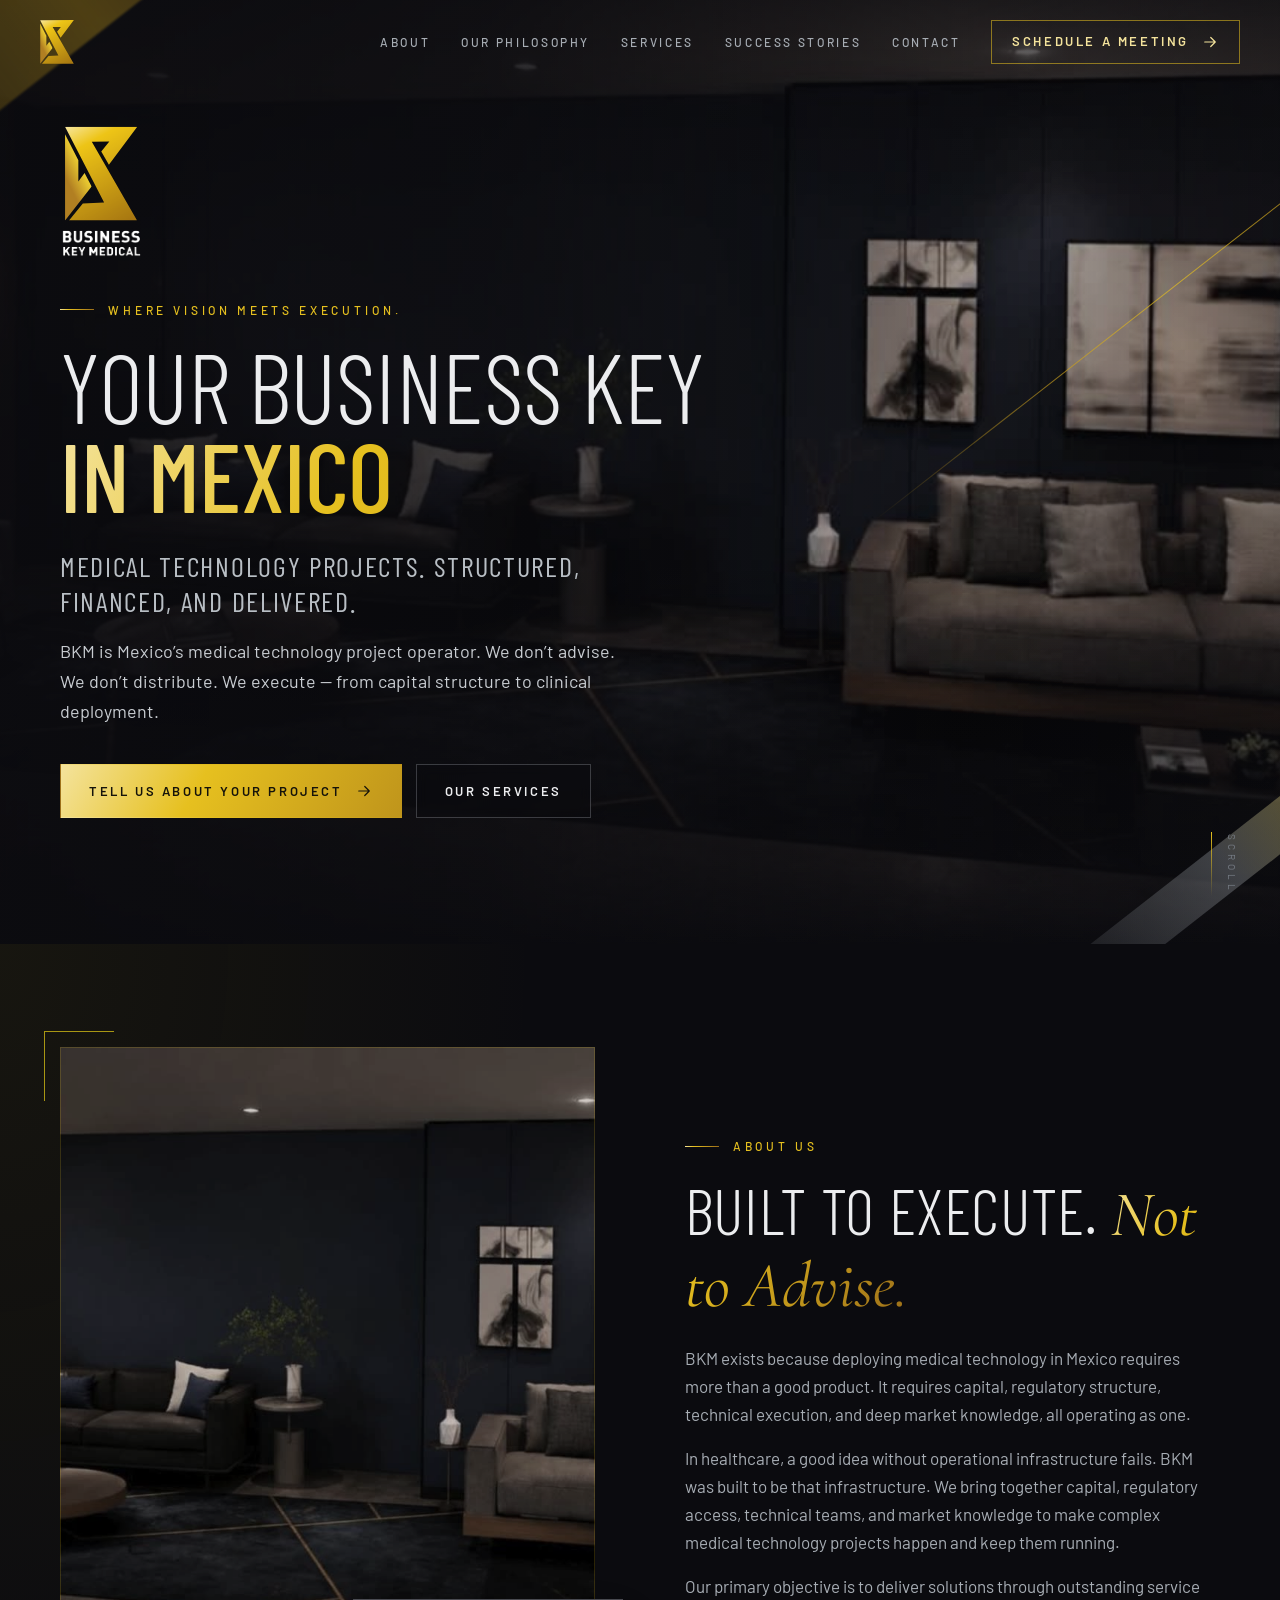
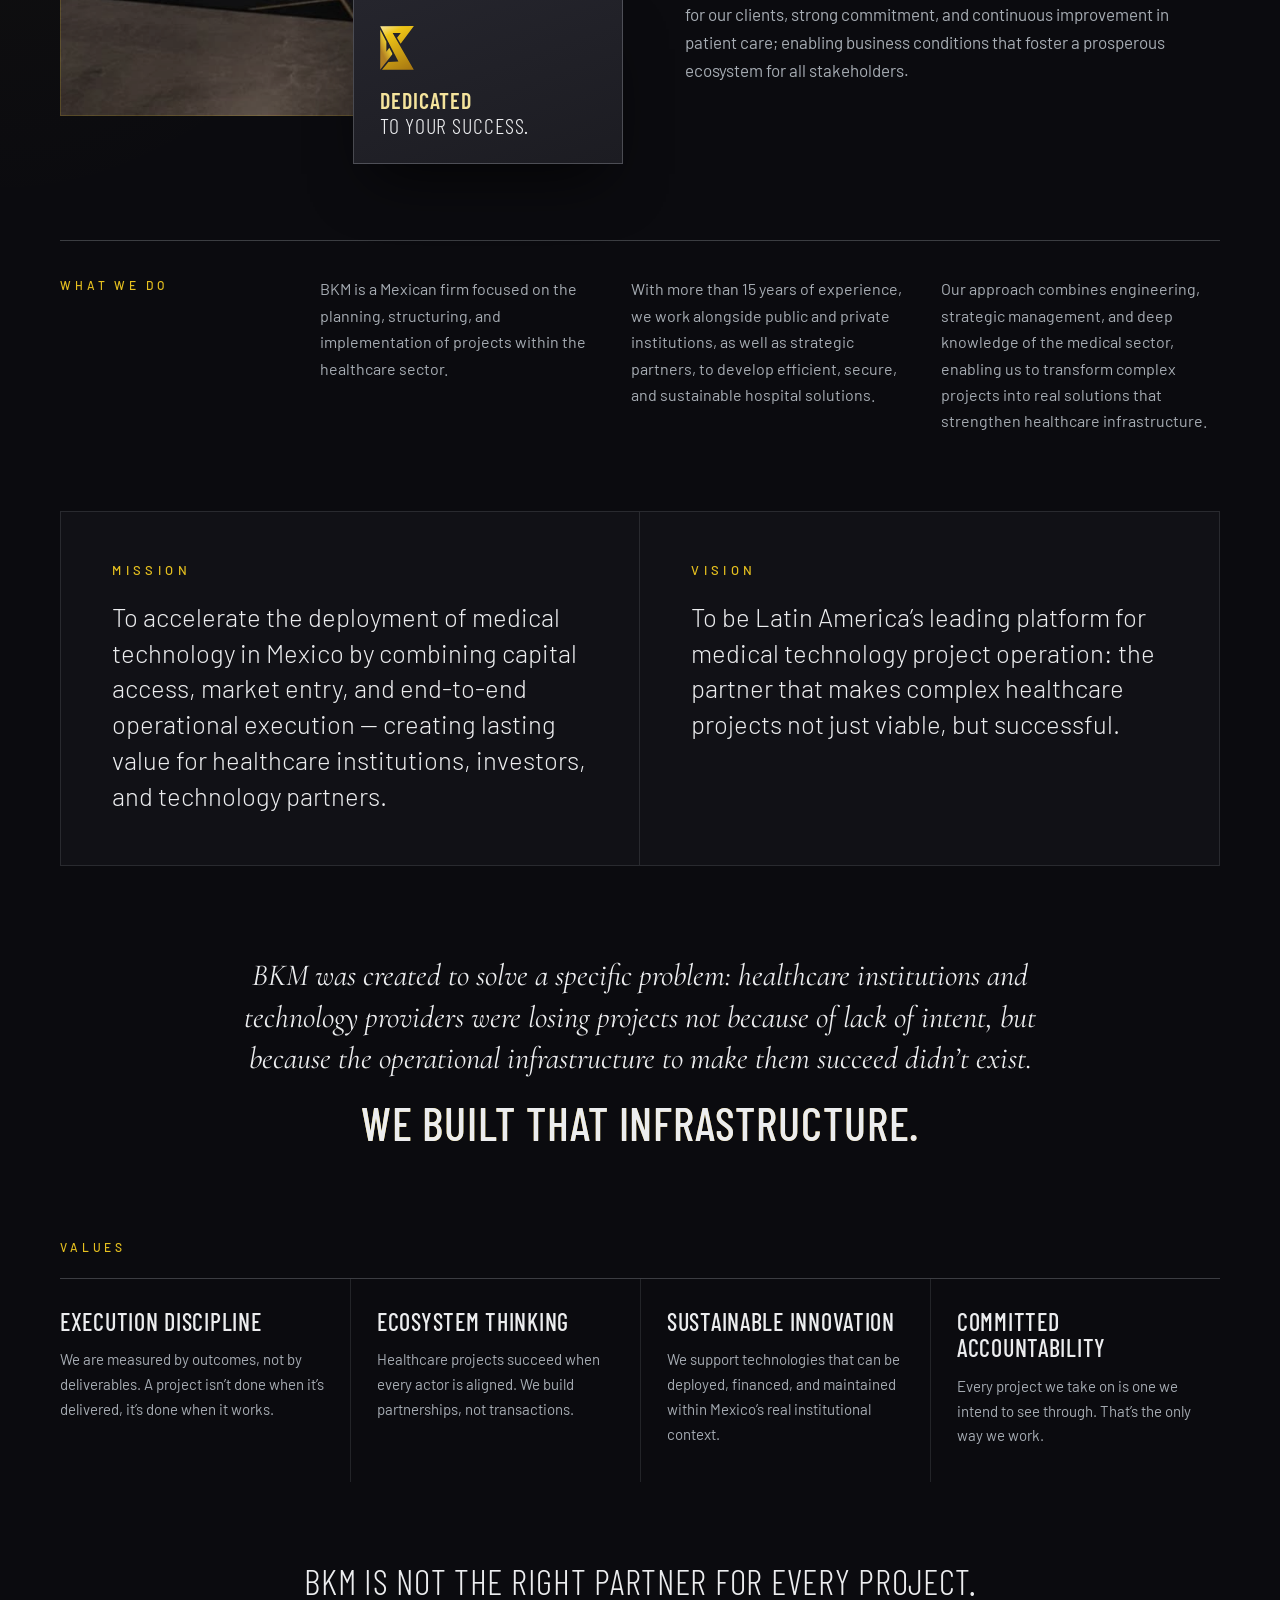
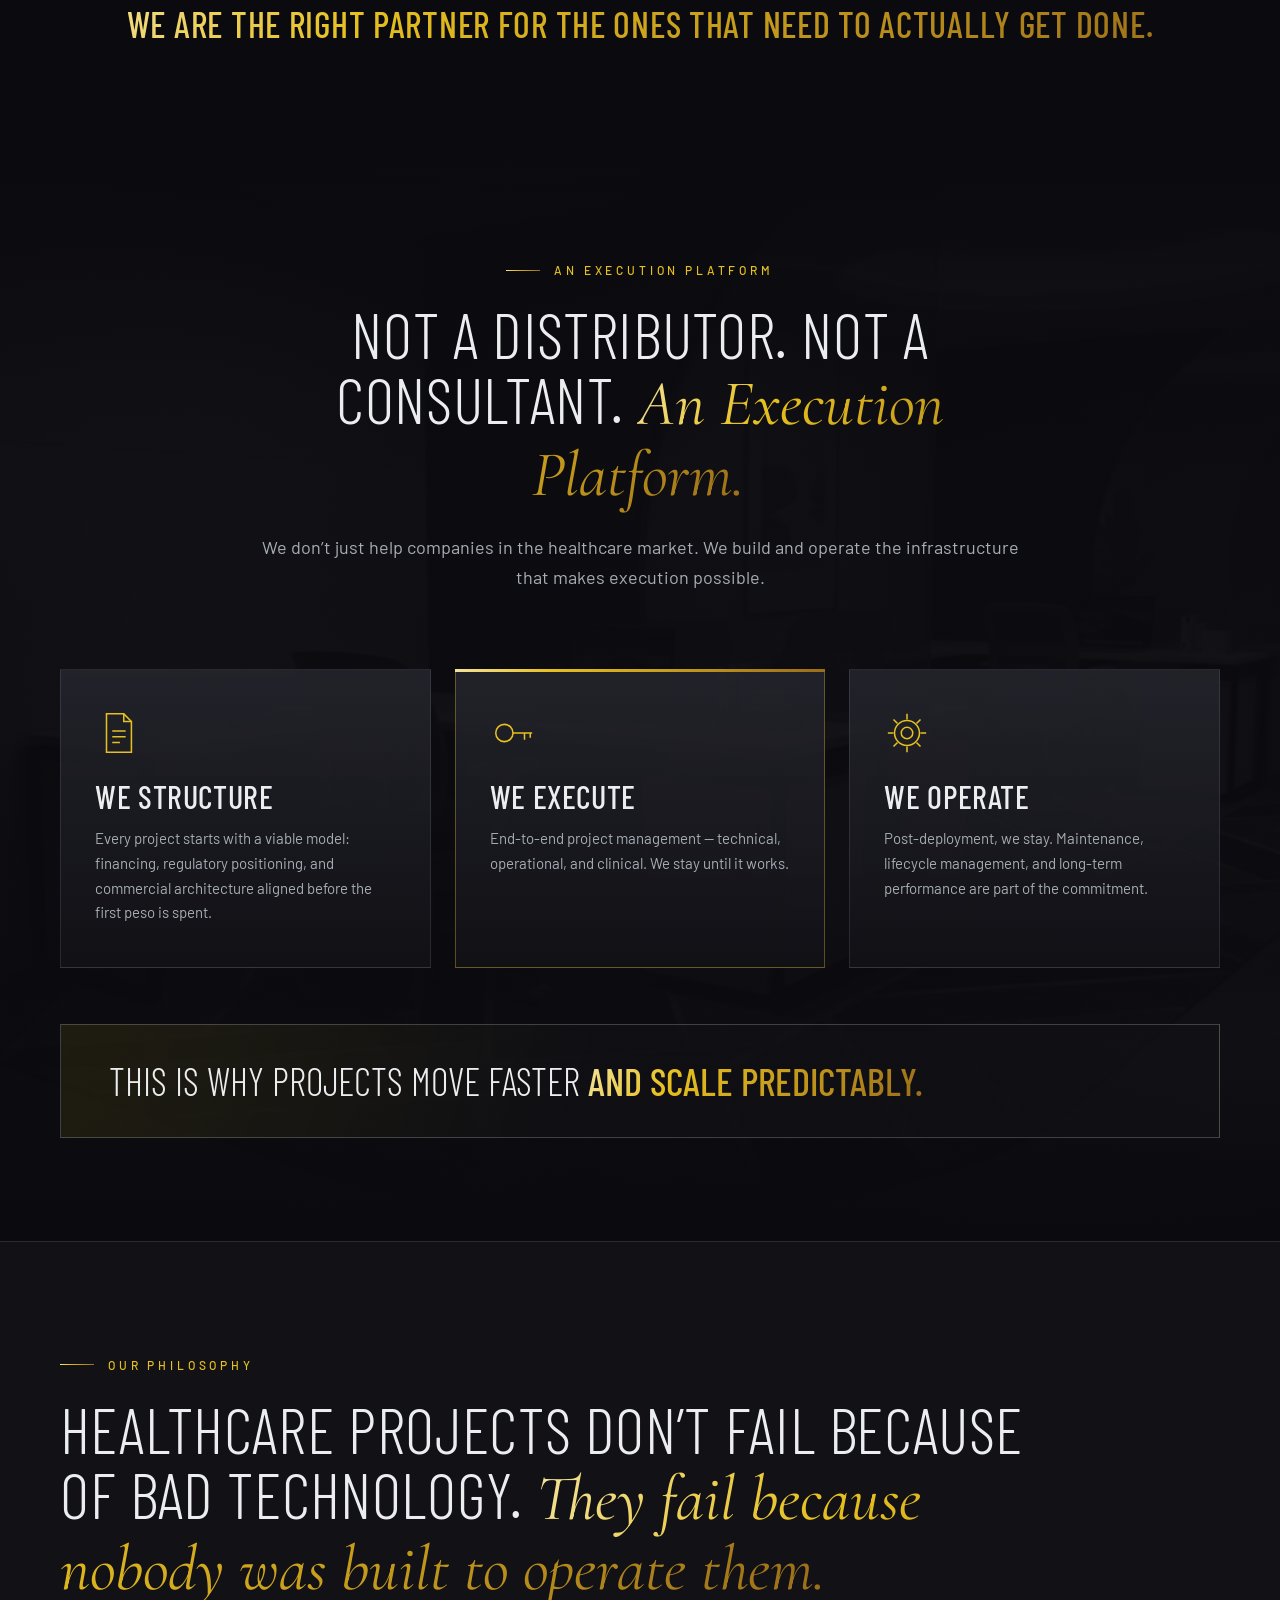
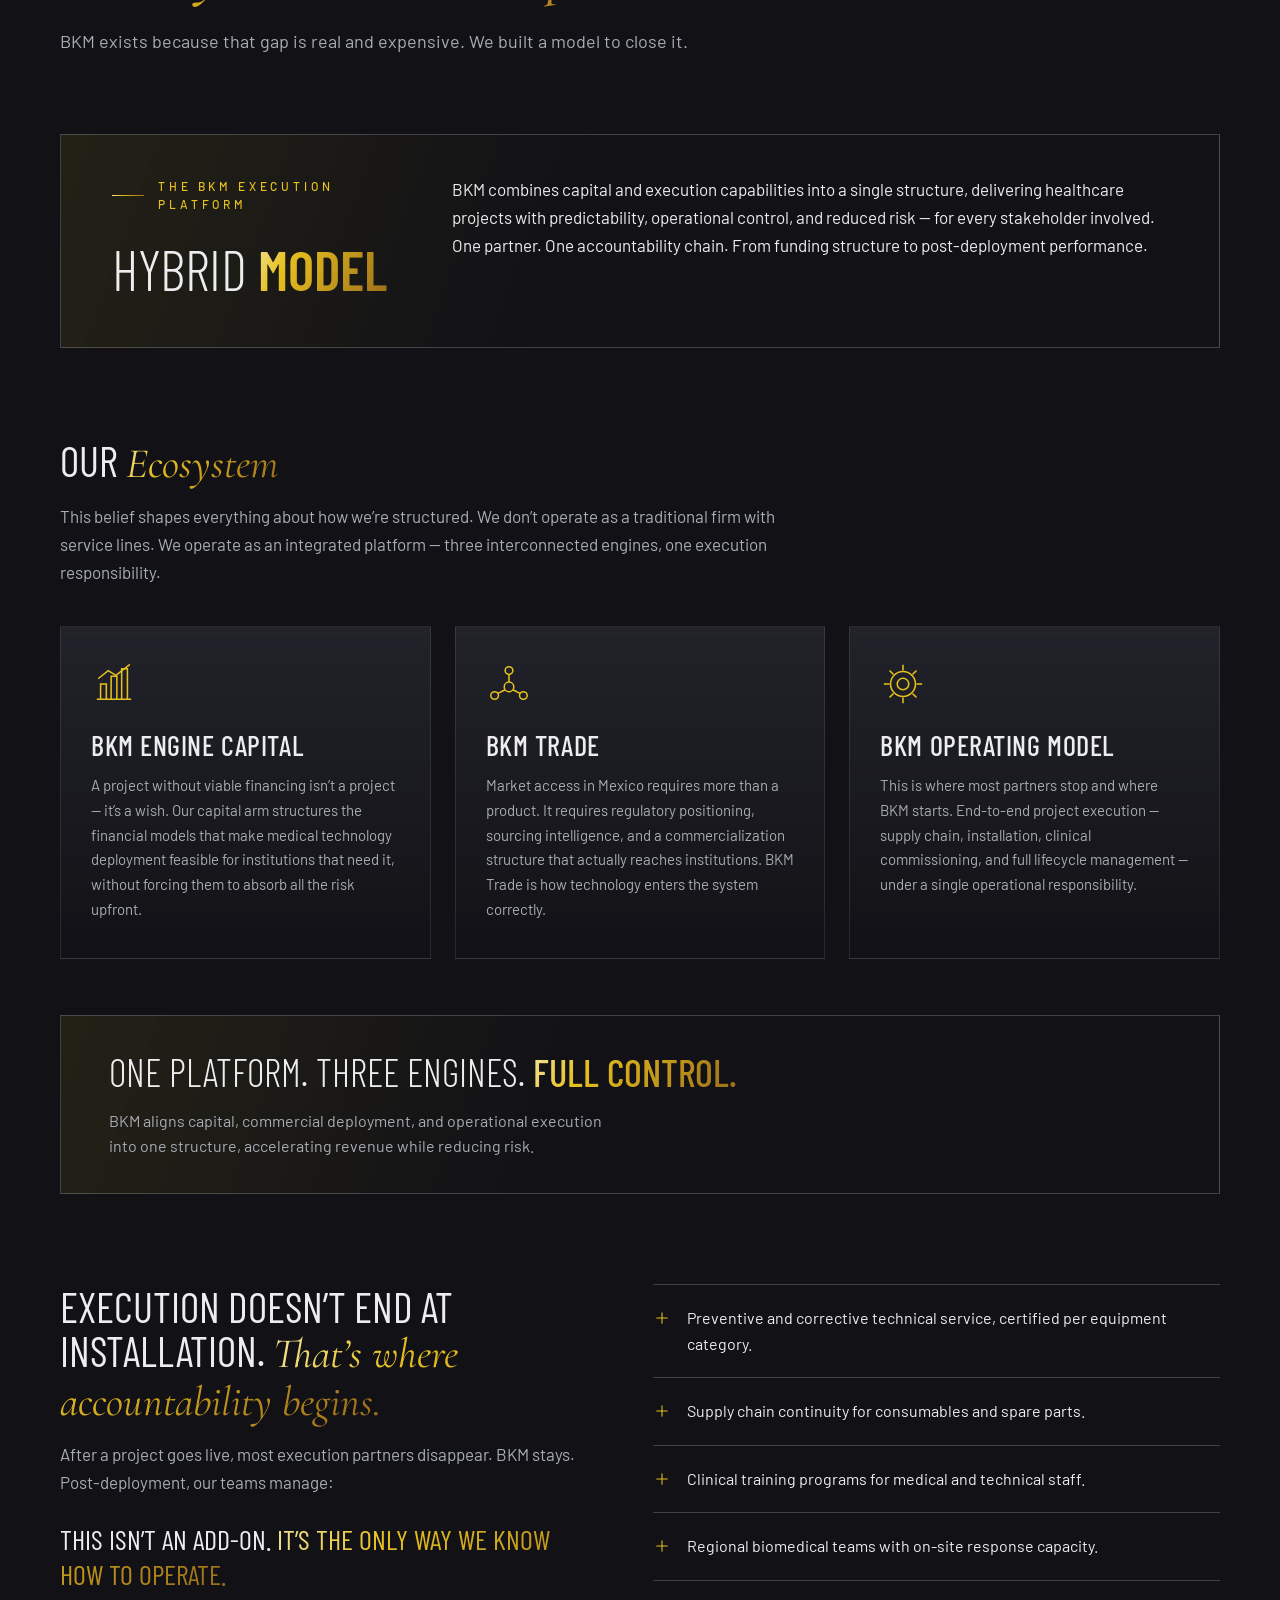
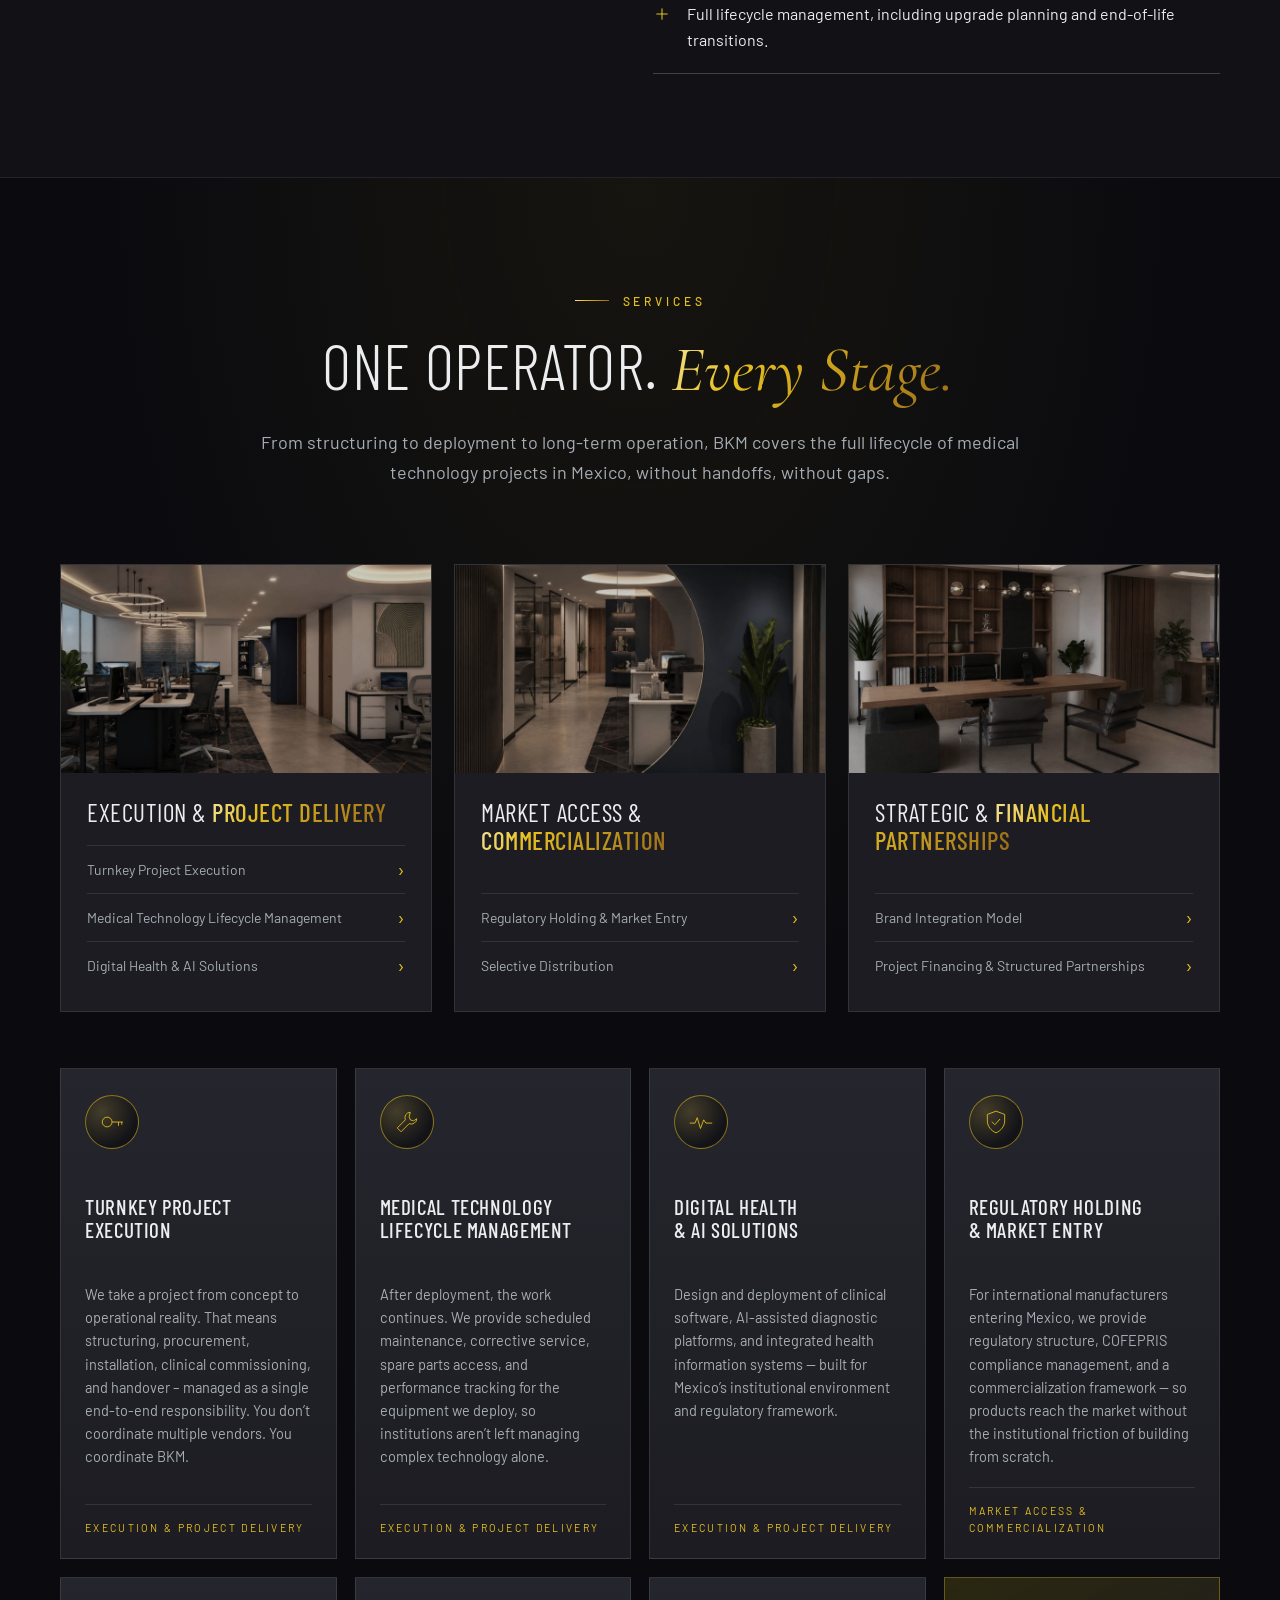
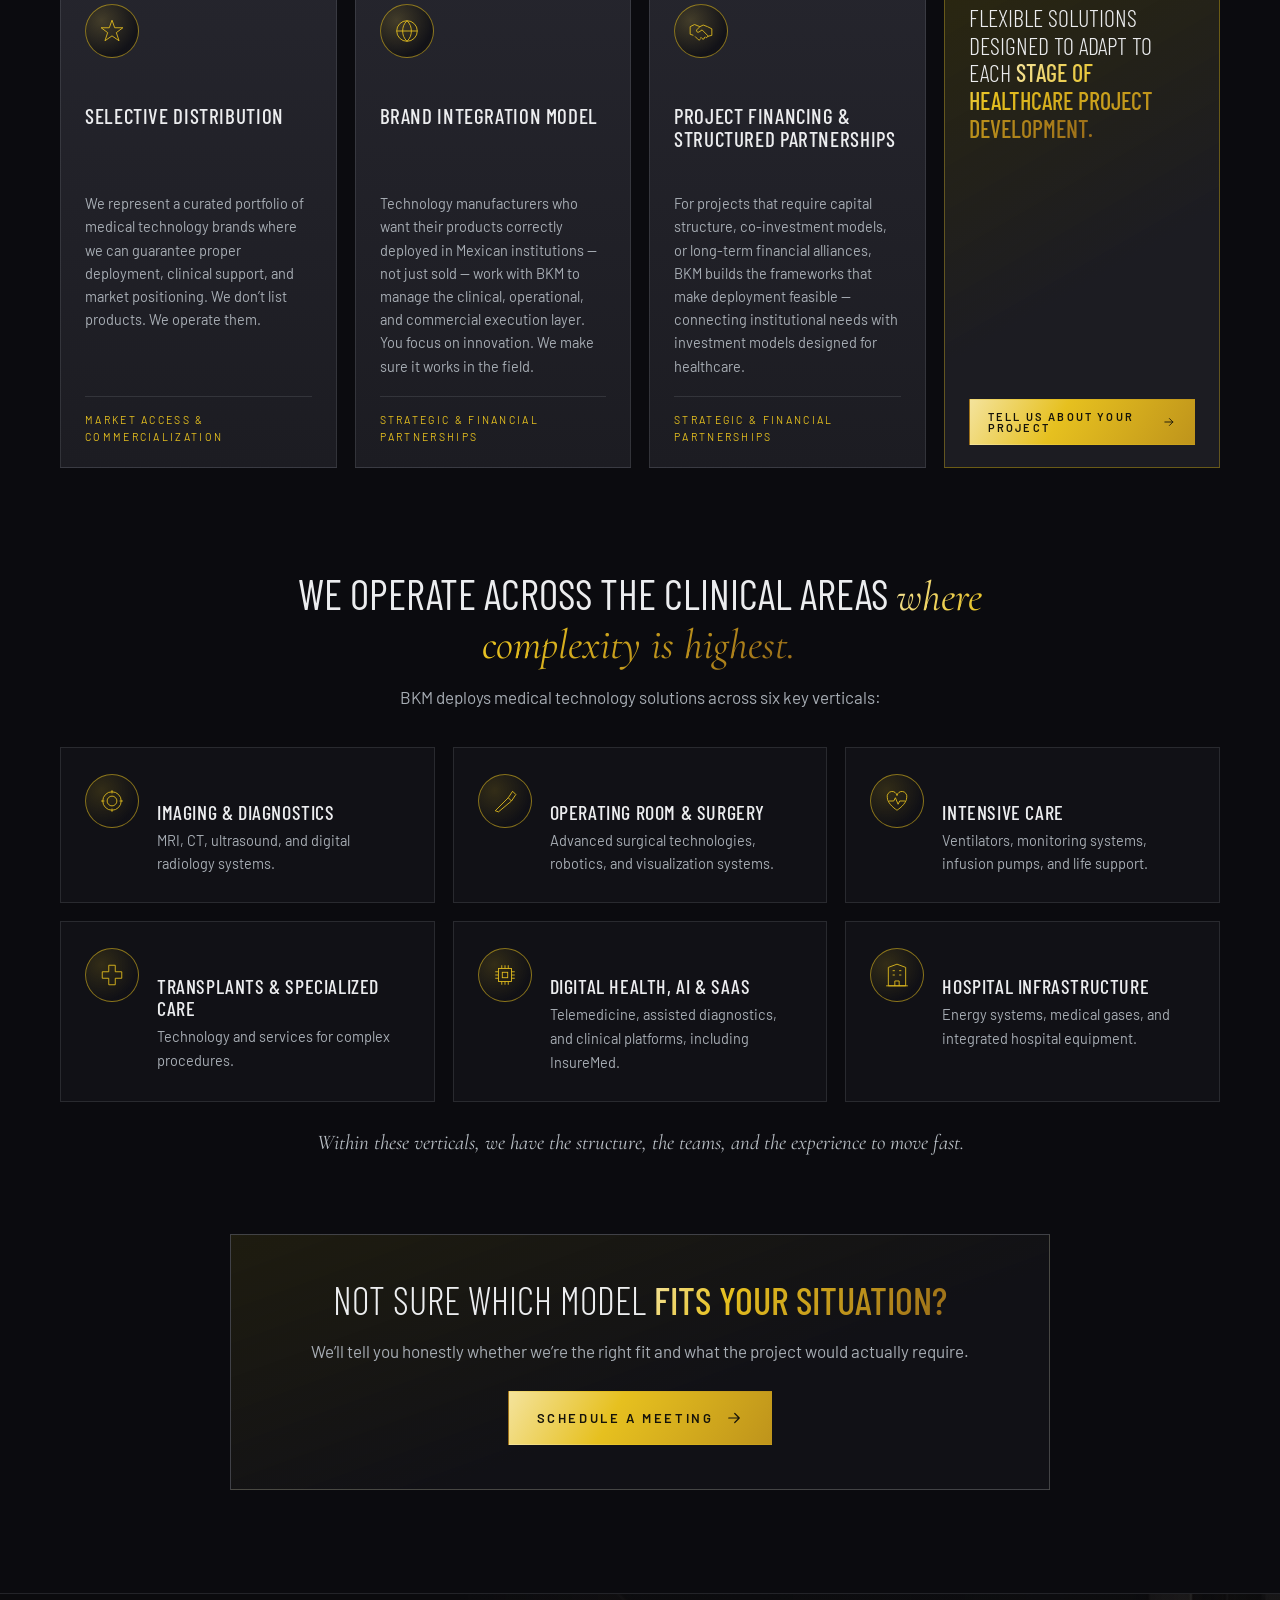
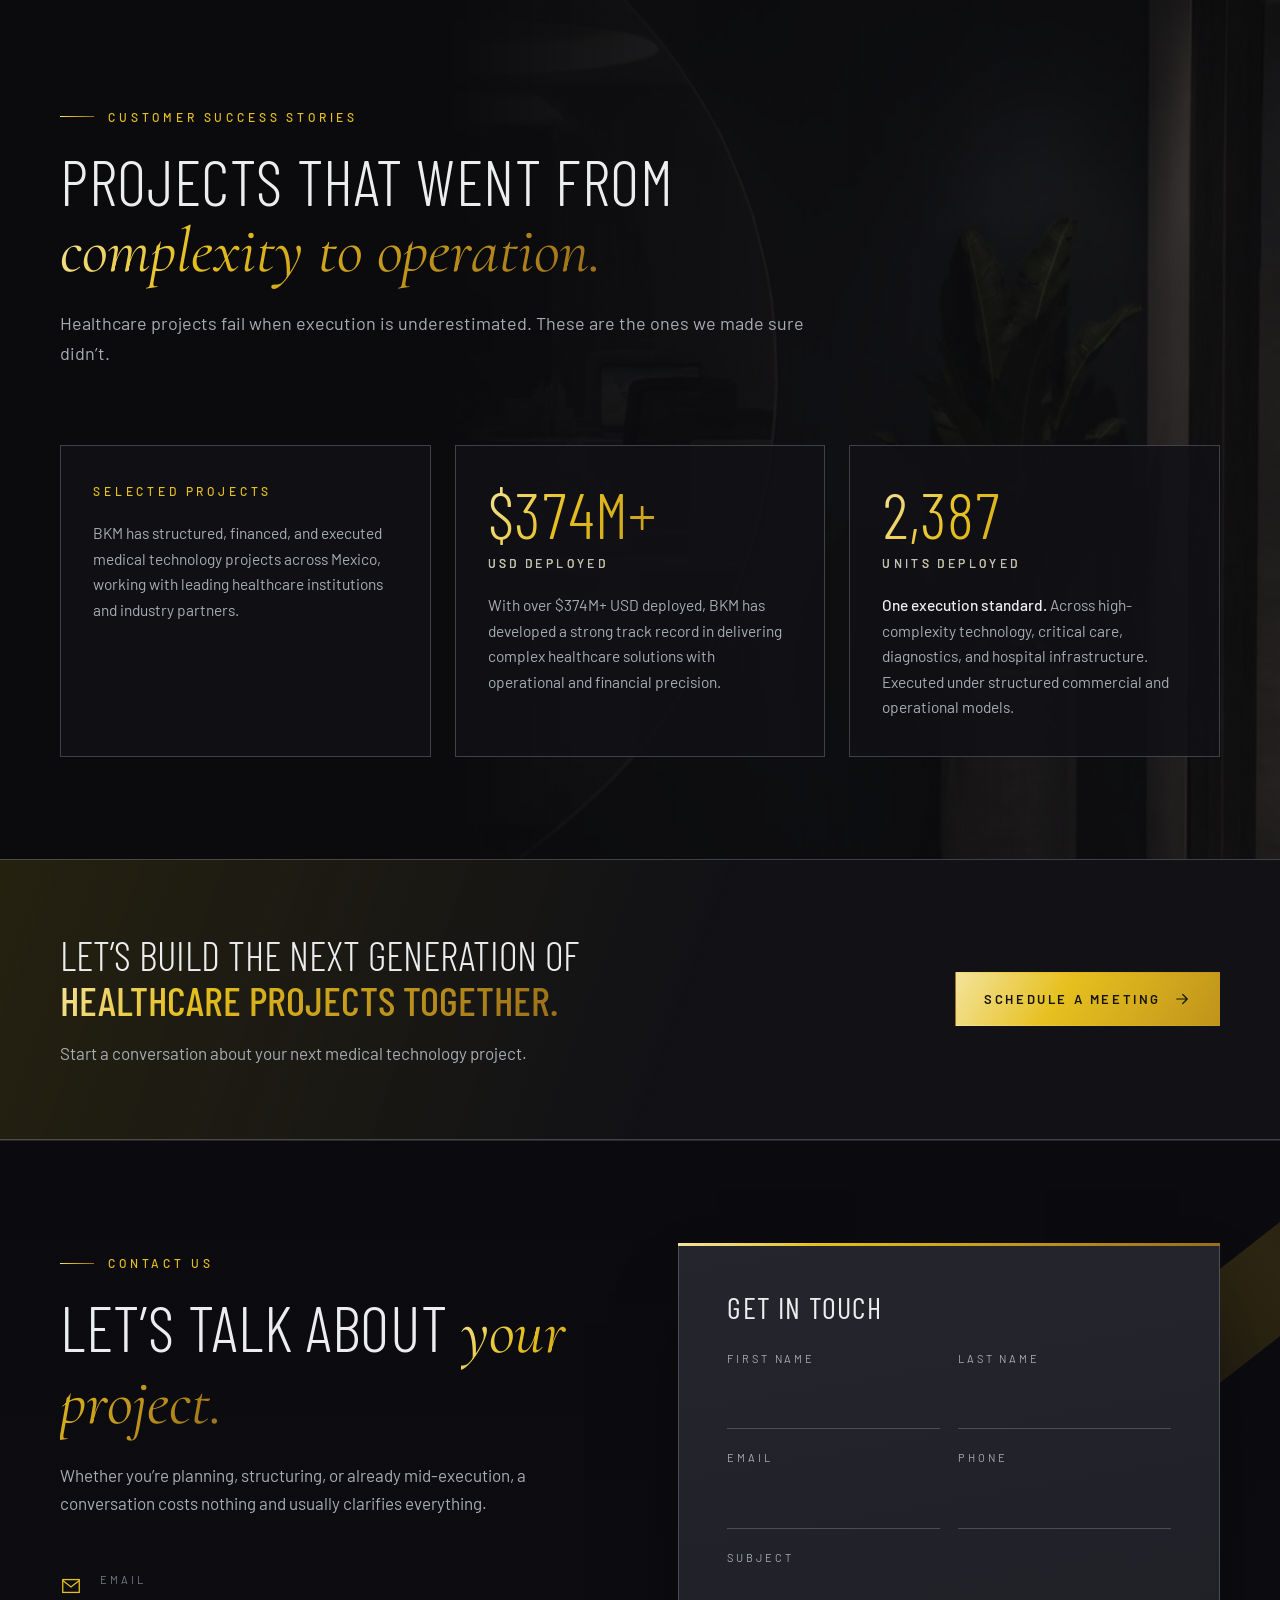
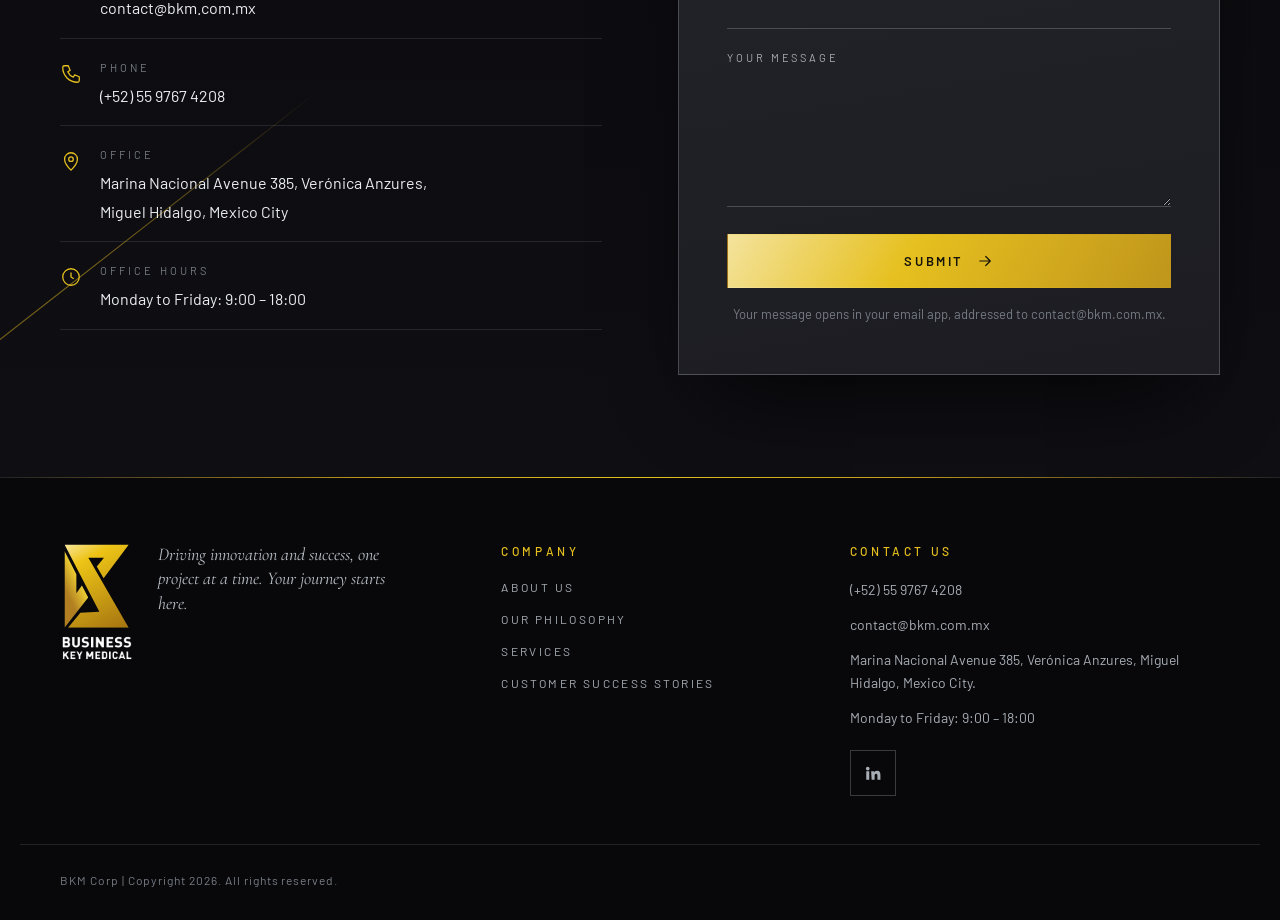
==== commit bf7377b4: "Redesign Services as aligned card grid; show full BKM Business Key Medical logo in hero Co-Authored-" ====
--- a/index.html
+++ b/index.html
@@ -76,6 +76,7 @@
   <div class="hero__bands" aria-hidden="true"><i></i><i></i><i></i></div>
 
   <div class="container hero__content">
+    <img class="hero__logo reveal" src="assets/bkm-logo.svg" alt="BKM – Business Key Medical" width="332" height="540">
     <p class="eyebrow reveal">Where vision meets execution.</p>
     <h1 class="hero__title reveal">
       <span class="line">Your Business Key</span>
@@ -247,62 +248,110 @@
 <!-- ============ SERVICES ============ -->
 <section class="section services" id="services">
   <div class="container">
-    <header class="section__head section__head--split reveal">
-      <div>
-        <p class="eyebrow">Services</p>
-        <h2 class="h2">One Operator. <em>Every Stage.</em></h2>
-      </div>
+    <header class="section__head section__head--center reveal">
+      <p class="eyebrow">Services</p>
+      <h2 class="h2">One Operator. <em>Every Stage.</em></h2>
       <p class="section__lead">From structuring to deployment to long-term operation, BKM covers the full lifecycle of medical technology projects in Mexico, without handoffs, without gaps.</p>
     </header>
 
-    <div class="svc-groups">
-      <div class="svc-group">
-        <h3 class="svc-group__title reveal">Execution &amp; Project Delivery</h3>
-        <ul class="svc-list">
-          <li class="svc reveal"><svg class="svc__icon" aria-hidden="true"><use href="#i-key"/></svg><div><h4>Turnkey Project Execution</h4><p>We take a project from concept to operational reality. That means structuring, procurement, installation, clinical commissioning, and handover – managed as a single end-to-end responsibility. You don’t coordinate multiple vendors. You coordinate BKM.</p></div></li>
-          <li class="svc reveal"><svg class="svc__icon" aria-hidden="true"><use href="#i-wrench"/></svg><div><h4>Medical Technology Lifecycle Management</h4><p>After deployment, the work continues. We provide scheduled maintenance, corrective service, spare parts access, and performance tracking for the equipment we deploy, so institutions aren’t left managing complex technology alone.</p></div></li>
-          <li class="svc reveal"><svg class="svc__icon" aria-hidden="true"><use href="#i-pulse"/></svg><div><h4>Digital Health &amp; AI Solutions</h4><p>Design and deployment of clinical software, AI-assisted diagnostic platforms, and integrated health information systems — built for Mexico’s institutional environment and regulatory framework.</p></div></li>
-        </ul>
-      </div>
-      <div class="svc-group">
-        <h3 class="svc-group__title reveal">Market Access &amp; Commercialization</h3>
-        <ul class="svc-list">
-          <li class="svc reveal"><svg class="svc__icon" aria-hidden="true"><use href="#i-shield"/></svg><div><h4>Regulatory Holding &amp; Market Entry</h4><p>For international manufacturers entering Mexico, we provide regulatory structure, COFEPRIS compliance management, and a commercialization framework — so products reach the market without the institutional friction of building from scratch.</p></div></li>
-          <li class="svc reveal"><svg class="svc__icon" aria-hidden="true"><use href="#i-star"/></svg><div><h4>Selective Distribution</h4><p>We represent a curated portfolio of medical technology brands where we can guarantee proper deployment, clinical support, and market positioning. We don’t list products. We operate them.</p></div></li>
-        </ul>
-      </div>
-      <div class="svc-group">
-        <h3 class="svc-group__title reveal">Strategic &amp; Financial Partnerships</h3>
-        <ul class="svc-list">
-          <li class="svc reveal"><svg class="svc__icon" aria-hidden="true"><use href="#i-globe"/></svg><div><h4>Brand Integration Model</h4><p>Technology manufacturers who want their products correctly deployed in Mexican institutions — not just sold — work with BKM to manage the clinical, operational, and commercial execution layer. You focus on innovation. We make sure it works in the field.</p></div></li>
-          <li class="svc reveal"><svg class="svc__icon" aria-hidden="true"><use href="#i-handshake"/></svg><div><h4>Project Financing &amp; Structured Partnerships</h4><p>For projects that require capital structure, co-investment models, or long-term financial alliances, BKM builds the frameworks that make deployment feasible — connecting institutional needs with investment models designed for healthcare.</p></div></li>
-        </ul>
-      </div>
-    </div>
-
-    <p class="band reveal">Flexible solutions designed to adapt to each <span class="gold-text">stage of healthcare project development.</span></p>
-
+    <!-- service lines -->
+    <div class="lines">
+      <article class="line-card reveal">
+        <figure class="line-card__img"><img src="assets/office-workspace.jpg" alt="" loading="lazy" width="1600" height="900"></figure>
+        <div class="line-card__body">
+          <h3>Execution &amp; <span class="gold-text">Project Delivery</span></h3>
+          <ul>
+            <li><a href="#svc-turnkey">Turnkey Project Execution</a></li>
+            <li><a href="#svc-lifecycle">Medical Technology Lifecycle Management</a></li>
+            <li><a href="#svc-digital">Digital Health &amp; AI Solutions</a></li>
+          </ul>
+        </div>
+      </article>
+      <article class="line-card reveal">
+        <figure class="line-card__img"><img src="assets/office-corridor.jpg" alt="" loading="lazy" width="1600" height="900"></figure>
+        <div class="line-card__body">
+          <h3>Market Access &amp; <span class="gold-text">Commercialization</span></h3>
+          <ul>
+            <li><a href="#svc-regulatory">Regulatory Holding &amp; Market Entry</a></li>
+            <li><a href="#svc-distribution">Selective Distribution</a></li>
+          </ul>
+        </div>
+      </article>
+      <article class="line-card reveal">
+        <figure class="line-card__img"><img src="assets/office-executive.jpg" alt="" loading="lazy" width="1600" height="900"></figure>
+        <div class="line-card__body">
+          <h3>Strategic &amp; <span class="gold-text">Financial Partnerships</span></h3>
+          <ul>
+            <li><a href="#svc-brand">Brand Integration Model</a></li>
+            <li><a href="#svc-financing">Project Financing &amp; Structured Partnerships</a></li>
+          </ul>
+        </div>
+      </article>
+    </div>
+
+    <!-- service detail -->
+    <div class="svc-grid">
+      <article class="svc-card reveal" id="svc-turnkey">
+        <div class="svc-card__head"><span class="icon-ring"><svg aria-hidden="true"><use href="#i-key"/></svg></span><h4>Turnkey Project Execution</h4></div>
+        <p>We take a project from concept to operational reality. That means structuring, procurement, installation, clinical commissioning, and handover – managed as a single end-to-end responsibility. You don’t coordinate multiple vendors. You coordinate BKM.</p>
+        <span class="svc-card__tag">Execution &amp; Project Delivery</span>
+      </article>
+      <article class="svc-card reveal" id="svc-lifecycle">
+        <div class="svc-card__head"><span class="icon-ring"><svg aria-hidden="true"><use href="#i-wrench"/></svg></span><h4>Medical Technology Lifecycle Management</h4></div>
+        <p>After deployment, the work continues. We provide scheduled maintenance, corrective service, spare parts access, and performance tracking for the equipment we deploy, so institutions aren’t left managing complex technology alone.</p>
+        <span class="svc-card__tag">Execution &amp; Project Delivery</span>
+      </article>
+      <article class="svc-card reveal" id="svc-digital">
+        <div class="svc-card__head"><span class="icon-ring"><svg aria-hidden="true"><use href="#i-pulse"/></svg></span><h4>Digital Health &amp; AI Solutions</h4></div>
+        <p>Design and deployment of clinical software, AI-assisted diagnostic platforms, and integrated health information systems — built for Mexico’s institutional environment and regulatory framework.</p>
+        <span class="svc-card__tag">Execution &amp; Project Delivery</span>
+      </article>
+      <article class="svc-card reveal" id="svc-regulatory">
+        <div class="svc-card__head"><span class="icon-ring"><svg aria-hidden="true"><use href="#i-shield"/></svg></span><h4>Regulatory Holding &amp; Market Entry</h4></div>
+        <p>For international manufacturers entering Mexico, we provide regulatory structure, COFEPRIS compliance management, and a commercialization framework — so products reach the market without the institutional friction of building from scratch.</p>
+        <span class="svc-card__tag">Market Access &amp; Commercialization</span>
+      </article>
+      <article class="svc-card reveal" id="svc-distribution">
+        <div class="svc-card__head"><span class="icon-ring"><svg aria-hidden="true"><use href="#i-star"/></svg></span><h4>Selective Distribution</h4></div>
+        <p>We represent a curated portfolio of medical technology brands where we can guarantee proper deployment, clinical support, and market positioning. We don’t list products. We operate them.</p>
+        <span class="svc-card__tag">Market Access &amp; Commercialization</span>
+      </article>
+      <article class="svc-card reveal" id="svc-brand">
+        <div class="svc-card__head"><span class="icon-ring"><svg aria-hidden="true"><use href="#i-globe"/></svg></span><h4>Brand Integration Model</h4></div>
+        <p>Technology manufacturers who want their products correctly deployed in Mexican institutions — not just sold — work with BKM to manage the clinical, operational, and commercial execution layer. You focus on innovation. We make sure it works in the field.</p>
+        <span class="svc-card__tag">Strategic &amp; Financial Partnerships</span>
+      </article>
+      <article class="svc-card reveal" id="svc-financing">
+        <div class="svc-card__head"><span class="icon-ring"><svg aria-hidden="true"><use href="#i-handshake"/></svg></span><h4>Project Financing &amp; Structured Partnerships</h4></div>
+        <p>For projects that require capital structure, co-investment models, or long-term financial alliances, BKM builds the frameworks that make deployment feasible — connecting institutional needs with investment models designed for healthcare.</p>
+        <span class="svc-card__tag">Strategic &amp; Financial Partnerships</span>
+      </article>
+      <article class="svc-card svc-card--note reveal">
+        <p class="svc-card__note">Flexible solutions designed to adapt to each <span class="gold-text">stage of healthcare project development.</span></p>
+        <a class="btn btn--gold" href="#contact">Tell us about your project <svg aria-hidden="true"><use href="#i-arrow"/></svg></a>
+      </article>
+    </div>
+
+    <!-- clinical verticals -->
     <div class="verticals">
       <header class="verticals__head reveal">
         <h3 class="h3">We operate across the clinical areas <em>where complexity is highest.</em></h3>
         <p>BKM deploys medical technology solutions across six key verticals:</p>
       </header>
       <ul class="verticals__grid">
-        <li class="vertical reveal"><svg aria-hidden="true"><use href="#i-scan"/></svg><h4>Imaging &amp; Diagnostics</h4><p>MRI, CT, ultrasound, and digital radiology systems.</p></li>
-        <li class="vertical reveal"><svg aria-hidden="true"><use href="#i-scalpel"/></svg><h4>Operating Room &amp; Surgery</h4><p>Advanced surgical technologies, robotics, and visualization systems.</p></li>
-        <li class="vertical reveal"><svg aria-hidden="true"><use href="#i-heart"/></svg><h4>Intensive Care</h4><p>Ventilators, monitoring systems, infusion pumps, and life support.</p></li>
-        <li class="vertical reveal"><svg aria-hidden="true"><use href="#i-cross"/></svg><h4>Transplants &amp; Specialized Care</h4><p>Technology and services for complex procedures.</p></li>
-        <li class="vertical reveal"><svg aria-hidden="true"><use href="#i-chip"/></svg><h4>Digital Health, AI &amp; SaaS</h4><p>Telemedicine, assisted diagnostics, and clinical platforms, including InsureMed.</p></li>
-        <li class="vertical reveal"><svg aria-hidden="true"><use href="#i-building"/></svg><h4>Hospital Infrastructure</h4><p>Energy systems, medical gases, and integrated hospital equipment.</p></li>
+        <li class="vertical reveal"><span class="icon-ring"><svg aria-hidden="true"><use href="#i-scan"/></svg></span><div><h4>Imaging &amp; Diagnostics</h4><p>MRI, CT, ultrasound, and digital radiology systems.</p></div></li>
+        <li class="vertical reveal"><span class="icon-ring"><svg aria-hidden="true"><use href="#i-scalpel"/></svg></span><div><h4>Operating Room &amp; Surgery</h4><p>Advanced surgical technologies, robotics, and visualization systems.</p></div></li>
+        <li class="vertical reveal"><span class="icon-ring"><svg aria-hidden="true"><use href="#i-heart"/></svg></span><div><h4>Intensive Care</h4><p>Ventilators, monitoring systems, infusion pumps, and life support.</p></div></li>
+        <li class="vertical reveal"><span class="icon-ring"><svg aria-hidden="true"><use href="#i-cross"/></svg></span><div><h4>Transplants &amp; Specialized Care</h4><p>Technology and services for complex procedures.</p></div></li>
+        <li class="vertical reveal"><span class="icon-ring"><svg aria-hidden="true"><use href="#i-chip"/></svg></span><div><h4>Digital Health, AI &amp; SaaS</h4><p>Telemedicine, assisted diagnostics, and clinical platforms, including InsureMed.</p></div></li>
+        <li class="vertical reveal"><span class="icon-ring"><svg aria-hidden="true"><use href="#i-building"/></svg></span><div><h4>Hospital Infrastructure</h4><p>Energy systems, medical gases, and integrated hospital equipment.</p></div></li>
       </ul>
       <p class="verticals__foot reveal">Within these verticals, we have the structure, the teams, and the experience to move fast.</p>
     </div>
 
     <div class="fit reveal">
-      <div>
-        <p class="fit__title">Not sure which model fits your situation?</p>
-        <p>We’ll tell you honestly whether we’re the right fit and what the project would actually require.</p>
-      </div>
+      <p class="fit__title">Not sure which model <span class="gold-text">fits your situation?</span></p>
+      <p>We’ll tell you honestly whether we’re the right fit and what the project would actually require.</p>
       <a class="btn btn--gold" href="#contact">Schedule a meeting <svg aria-hidden="true"><use href="#i-arrow"/></svg></a>
     </div>
   </div>
--- a/css/styles.css
+++ b/css/styles.css
@@ -160,7 +160,7 @@
 .hero__bands i:nth-child(3) { width: 40vmax; height: 46px; bottom: 6%; right: -16vmax; background: linear-gradient(90deg, rgba(185, 191, 197, 0), rgba(185, 191, 197, .3), rgba(230, 192, 31, .55)); }
 .hero__content { padding-bottom: clamp(72px, 14vh, 140px); }
 .hero__title {
-  font: 300 clamp(52px, 9.2vw, 136px)/.92 var(--f-display);
+  font: 300 clamp(48px, 7.6vw, 116px)/.92 var(--f-display);
   text-transform: uppercase; letter-spacing: -.005em;
   margin-bottom: 30px;
 }
@@ -239,19 +239,6 @@
 .hybrid__title .gold-text { font-weight: 600; }
 .hybrid__copy { max-width: 520px; }
 /* ---------- Services ---------- */
-.svc-list { border-top: 1px solid var(--line-strong); }
-.svc {
-  display: grid; grid-template-columns: 48px 1fr; gap: 20px; align-items: start;
-  padding: 30px 0; border-bottom: 1px solid var(--line-strong);
-  position: relative; transition: padding .5s var(--ease);
-}
-.svc::before { content: ""; position: absolute; left: 0; bottom: -1px; height: 1px; width: 100%; background: var(--gold-grad); transform: scaleX(0); transform-origin: left; transition: transform .7s var(--ease); }
-.svc:hover { padding-left: 12px; }
-.svc:hover::before { transform: scaleX(1); }
-.svc__icon { width: 40px; height: 40px; color: var(--gold-bright); }
-.svc h4 { font: 500 clamp(22px, 2.2vw, 28px)/1.1 var(--f-display); text-transform: uppercase; letter-spacing: .03em; margin-bottom: 8px; transition: color .4s; }
-.svc:hover h4 { color: var(--gold-light); }
-.svc p { font-size: 15px; }
 /* ---------- Contact ---------- */
 .contact { background: linear-gradient(180deg, var(--ink), #0E0E13); border-top: 1px solid var(--line); overflow: hidden; }
 .contact__bands { position: absolute; inset: 0; pointer-events: none; }
@@ -341,23 +328,6 @@
 .after__list svg { width: 18px; height: 18px; flex: none; margin-top: 4px; color: var(--gold-bright); }
 
 /* ---------- Services ---------- */
-.svc-groups { display: grid; grid-template-columns: repeat(3, 1fr); gap: 32px; }
-.svc-group { min-width: 0; }
-.svc-group__title { font: 500 13px/1.5 var(--f-body); letter-spacing: .26em; text-transform: uppercase; color: var(--gold-bright); margin-bottom: 18px; min-height: 3em; }
-.svc-groups .svc { grid-template-columns: 1fr; gap: 14px; padding: 26px 0; }
-.svc-groups .svc h4 { font-size: 24px; }
-.verticals { margin-top: clamp(64px, 7vw, 100px); }
-.verticals__head { max-width: 760px; margin-bottom: 36px; }
-.verticals__grid { display: grid; grid-template-columns: repeat(3, 1fr); gap: 1px; background: var(--line); border: 1px solid var(--line); }
-.vertical { background: var(--ink); padding: 32px 28px; transition: background .4s; }
-.vertical:hover { background: var(--charcoal); }
-.vertical svg { width: 40px; height: 40px; color: var(--gold-bright); margin-bottom: 22px; }
-.vertical h4 { font: 500 22px/1.1 var(--f-display); text-transform: uppercase; letter-spacing: .03em; color: var(--text); margin-bottom: 8px; }
-.vertical p { font-size: 15px; }
-.verticals__foot { margin-top: 22px !important; font: 400 italic 20px/1.4 var(--f-serif); color: var(--silver); }
-.fit { margin-top: clamp(56px, 6vw, 80px); display: flex; align-items: center; justify-content: space-between; gap: 32px; flex-wrap: wrap; padding: 36px 0; border-top: 1px solid var(--line-strong); border-bottom: 1px solid var(--line-strong); }
-.fit > div { flex: 1 1 420px; }
-.fit__title { font: 400 clamp(26px, 2.8vw, 36px)/1.1 var(--f-display); text-transform: uppercase; color: var(--text); margin-bottom: 8px; }
 
 /* ---------- Success stories ---------- */
 .stories { overflow: hidden; border-top: 1px solid var(--line); }
@@ -386,6 +356,69 @@
 .footer__contact a, .footer__contact span { font-size: 14px; color: var(--text-2); transition: color .3s; }
 .footer__contact a:hover { color: var(--gold-light); }
 .footer__contact .footer__social { margin-top: 8px; }
+
+/* ---------- Services (cards) ---------- */
+.services { background: radial-gradient(60% 40% at 50% 0%, rgba(168, 150, 19, .07), transparent 70%), var(--ink); border-top: 1px solid var(--line); }
+.icon-ring { display: grid; place-items: center; flex: none; width: 54px; height: 54px; border-radius: 50%; border: 1px solid rgba(230, 192, 31, .55); background: radial-gradient(circle at 30% 30%, rgba(230, 192, 31, .16), rgba(17, 17, 22, .9) 70%); color: var(--gold-bright); }
+.icon-ring svg { width: 26px; height: 26px; }
+
+.lines { display: grid; grid-template-columns: repeat(3, 1fr); gap: 22px; }
+.line-card { display: flex; flex-direction: column; background: var(--charcoal); border: 1px solid var(--line); overflow: hidden; transition: border-color .4s, transform .4s var(--ease); }
+.line-card:hover { border-color: rgba(230, 192, 31, .45); transform: translateY(-4px); }
+.line-card__img { aspect-ratio: 16 / 9; overflow: hidden; }
+.line-card__img img { width: 100%; height: 100%; object-fit: cover; filter: saturate(.7) brightness(.8); transition: transform 1.2s var(--ease); }
+.line-card:hover .line-card__img img { transform: scale(1.05); }
+.line-card__body { flex: 1; padding: 26px 26px 22px; display: flex; flex-direction: column; }
+.line-card h3 { font: 400 25px/1.1 var(--f-display); text-transform: uppercase; letter-spacing: .02em; color: var(--text); margin-bottom: 18px; }
+.line-card h3 .gold-text { font-weight: 500; }
+.line-card ul { margin-top: auto; border-top: 1px solid var(--line); }
+.line-card li a { display: flex; align-items: center; justify-content: space-between; gap: 12px; padding: 12px 0; border-bottom: 1px solid var(--line); font-size: 14px; color: var(--text-2); transition: color .3s, padding .3s; }
+.line-card li:last-child a { border-bottom: 0; }
+.line-card li a::after { content: "›"; font-size: 20px; line-height: 1; color: var(--gold-bright); }
+.line-card li a:hover { color: var(--gold-light); padding-left: 6px; }
+
+.svc-grid { margin-top: 56px; display: grid; grid-template-columns: repeat(4, 1fr); gap: 18px; }
+.svc-card { display: flex; flex-direction: column; padding: 26px 24px 22px; background: linear-gradient(180deg, var(--charcoal-2), var(--charcoal)); border: 1px solid var(--line); transition: border-color .4s; scroll-margin-top: 96px; }
+.svc-card:hover, .svc-card:target { border-color: rgba(230, 192, 31, .45); }
+.svc-card__head { display: flex; flex-direction: column; align-items: flex-start; gap: 18px; margin-bottom: 14px; }
+.svc-card h4 { font: 500 21px/1.1 var(--f-display); text-transform: uppercase; letter-spacing: .03em; color: var(--text); min-height: 2.2em; text-wrap: balance; }
+.svc-card p { font-size: 14.5px; line-height: 1.6; flex: 1; }
+.svc-card__tag { margin-top: 18px; padding-top: 14px; border-top: 1px solid var(--line); font-size: 10.5px; letter-spacing: .22em; text-transform: uppercase; color: var(--gold-bright); }
+.svc-card--note { justify-content: space-between; gap: 24px; background: linear-gradient(150deg, rgba(168, 150, 19, .2), var(--charcoal) 60%); border-color: rgba(230, 192, 31, .35); }
+.svc-card__note { font: 300 24px/1.15 var(--f-display) !important; text-transform: uppercase; color: var(--text) !important; flex: 0 !important; }
+.svc-card__note .gold-text { font-weight: 500; }
+.svc-card--note .btn { --h: 46px; padding: 0 18px; font-size: 11px; }
+
+.verticals { margin-top: clamp(72px, 8vw, 110px); }
+.verticals__head { max-width: 760px; margin: 0 auto 36px; text-align: center; }
+.verticals__grid { display: grid; grid-template-columns: repeat(3, 1fr); gap: 18px; }
+.vertical { display: flex; gap: 18px; align-items: flex-start; padding: 26px 24px; background: var(--ink-2); border: 1px solid var(--line); transition: border-color .4s, background .4s; }
+.vertical:hover { border-color: rgba(230, 192, 31, .45); background: var(--charcoal); }
+.vertical h4 { font: 500 20px/1.1 var(--f-display); text-transform: uppercase; letter-spacing: .03em; color: var(--text); margin-bottom: 6px; }
+.vertical p { font-size: 14.5px; }
+.verticals__foot { margin-top: 26px !important; text-align: center; font: 400 italic 21px/1.4 var(--f-serif); color: var(--silver); }
+
+.fit { margin: clamp(56px, 6vw, 80px) auto 0; max-width: 820px; text-align: center; padding: 44px clamp(24px, 4vw, 56px); border: 1px solid var(--line-strong); background: linear-gradient(160deg, rgba(168, 150, 19, .12), var(--ink-2) 60%); }
+.fit__title { font: 300 clamp(28px, 3vw, 40px)/1.1 var(--f-display); text-transform: uppercase; color: var(--text); margin-bottom: 12px; }
+.fit__title .gold-text { font-weight: 500; }
+.fit .btn { margin-top: 26px; }
+
+@media (max-width: 1100px) {
+  .svc-grid { grid-template-columns: repeat(2, 1fr); }
+  .verticals__grid { grid-template-columns: repeat(2, 1fr); }
+}
+@media (max-width: 900px) {
+  .lines { grid-template-columns: 1fr; max-width: 560px; margin: 0 auto; }
+}
+@media (max-width: 640px) {
+  .svc-grid, .verticals__grid { grid-template-columns: 1fr; }
+  .svc-card h4 { min-height: 0; }
+  .fit .btn, .svc-card--note .btn { width: 100%; }
+}
+
+/* ---------- Hero logo ---------- */
+.hero__logo { height: clamp(110px, 15vh, 156px); width: auto; margin-bottom: 30px; }
+@media (max-width: 640px) { .hero__logo { height: 96px; margin-bottom: 22px; } }
 
 /* ---------- Reveal ---------- */
 .js .reveal { opacity: 0; transform: translateY(14px); transition: opacity .7s ease-out, transform .7s ease-out; transition-delay: var(--d, 0s); }
@@ -416,8 +449,6 @@
 }
 @media (max-width: 640px) {
   body { font-size: 16px; }
-  .svc { grid-template-columns: 34px 1fr; gap: 14px; }
-  .svc__icon { width: 30px; height: 30px; }
   .form__row { grid-template-columns: 1fr; gap: 0; }
   .hero__ctas .btn { flex: 1 1 100%; }
   .about__badge { position: relative; width: 100%; margin-top: -40px; right: auto; }
@@ -427,8 +458,6 @@
   .footer__social { justify-self: start; }
 }
 @media (max-width: 1100px) {
-  .svc-groups { grid-template-columns: 1fr; gap: 8px; }
-  .svc-group__title { min-height: 0; margin-top: 24px; }
   .whatwedo { grid-template-columns: 1fr; gap: 0; }
   .whatwedo__text { padding-top: 16px !important; }
   .stories__grid { grid-template-columns: 1fr 1fr; }
@@ -442,19 +471,14 @@
   .value:nth-child(n+3) { border-top: 1px solid var(--line); }
   .whatwedo__text { grid-template-columns: 1fr; gap: 16px; }
   .after { grid-template-columns: 1fr; }
-  .verticals__grid { grid-template-columns: 1fr 1fr; }
 }
 @media (max-width: 640px) {
   .values { grid-template-columns: 1fr; }
   .value, .value + .value { padding: 24px 0; border-left: 0; }
   .value + .value { border-top: 1px solid var(--line); }
-  .verticals__grid { grid-template-columns: 1fr; }
-  .vertical { display: grid; grid-template-columns: 30px 1fr; column-gap: 16px; padding: 22px 20px; }
-  .vertical svg { width: 30px; height: 30px; margin: 0; grid-row: 1 / 3; }
   .stories__grid { grid-template-columns: 1fr; }
   .footer__top { grid-template-columns: 1fr; }
   .footer__brand { flex-direction: column; }
-  .fit .btn, .cta-band .btn { width: 100%; }
 }
 
 @media (prefers-reduced-motion: reduce) {
